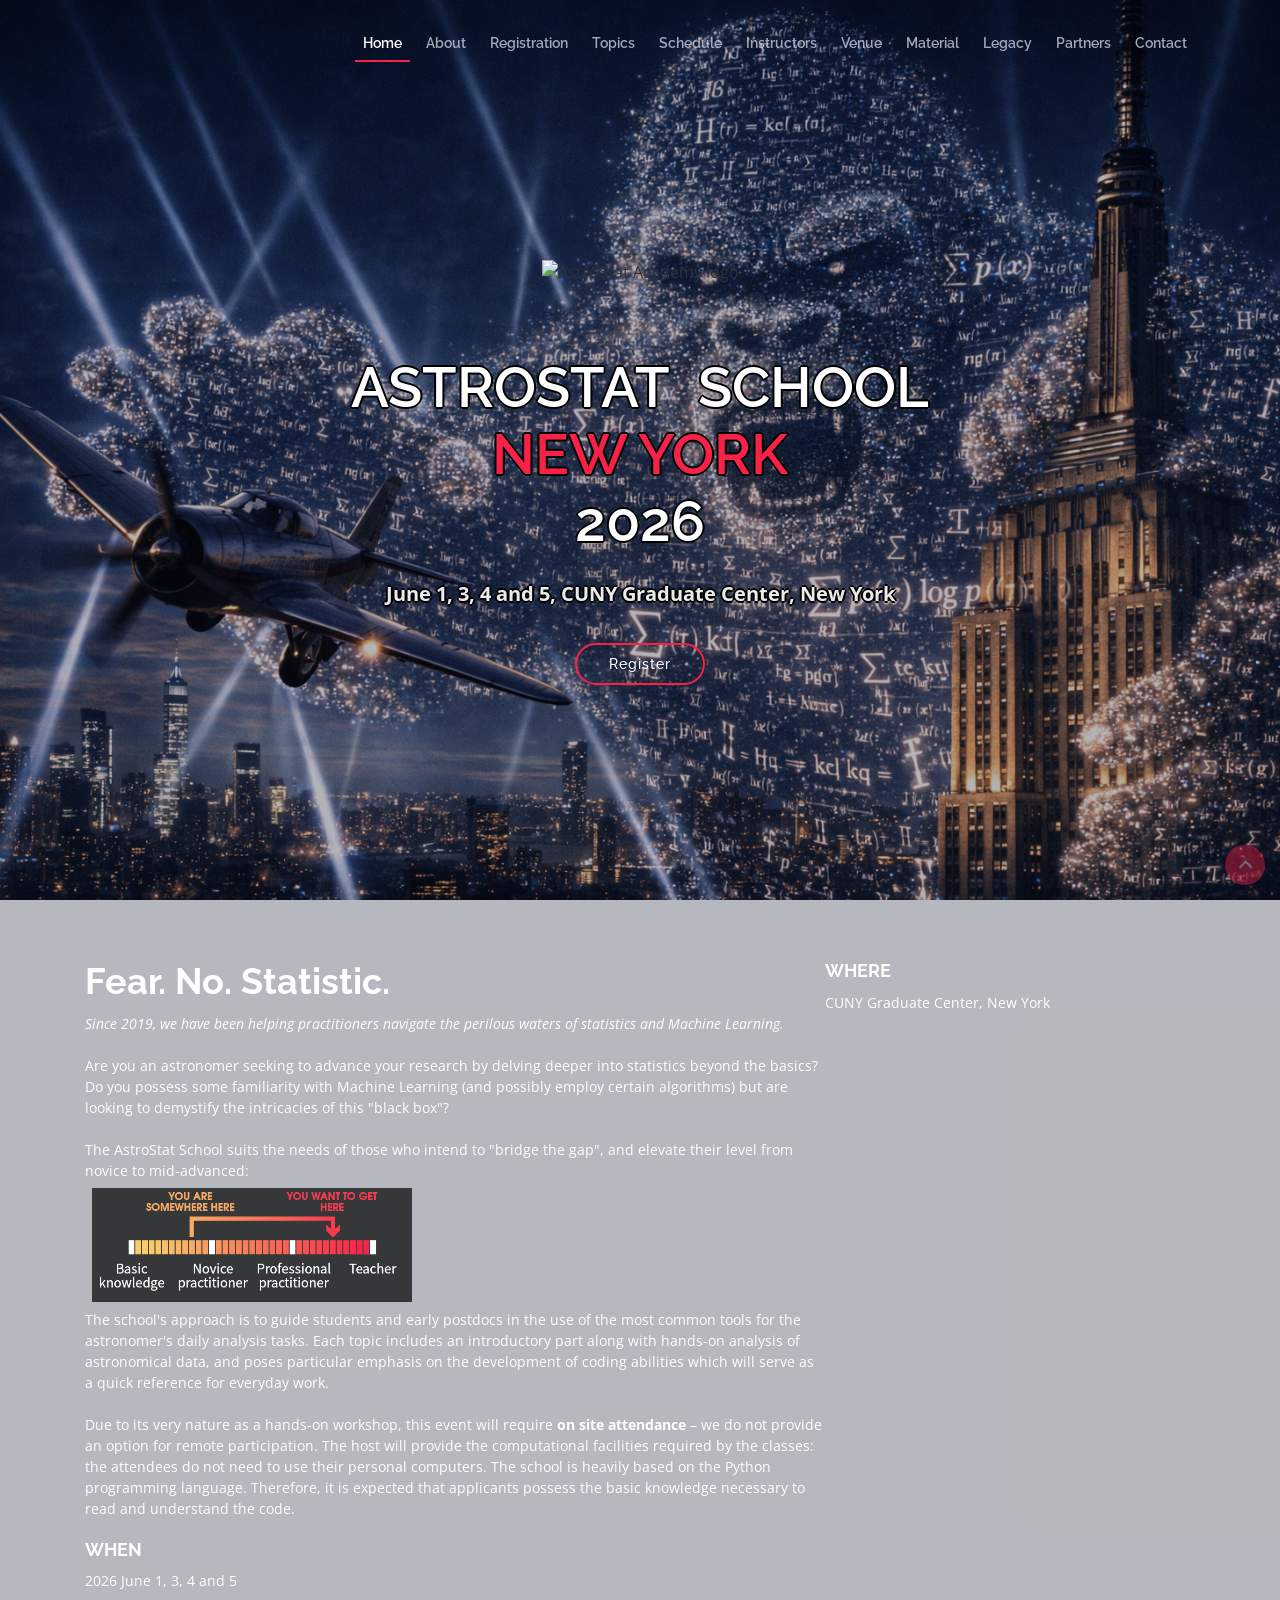
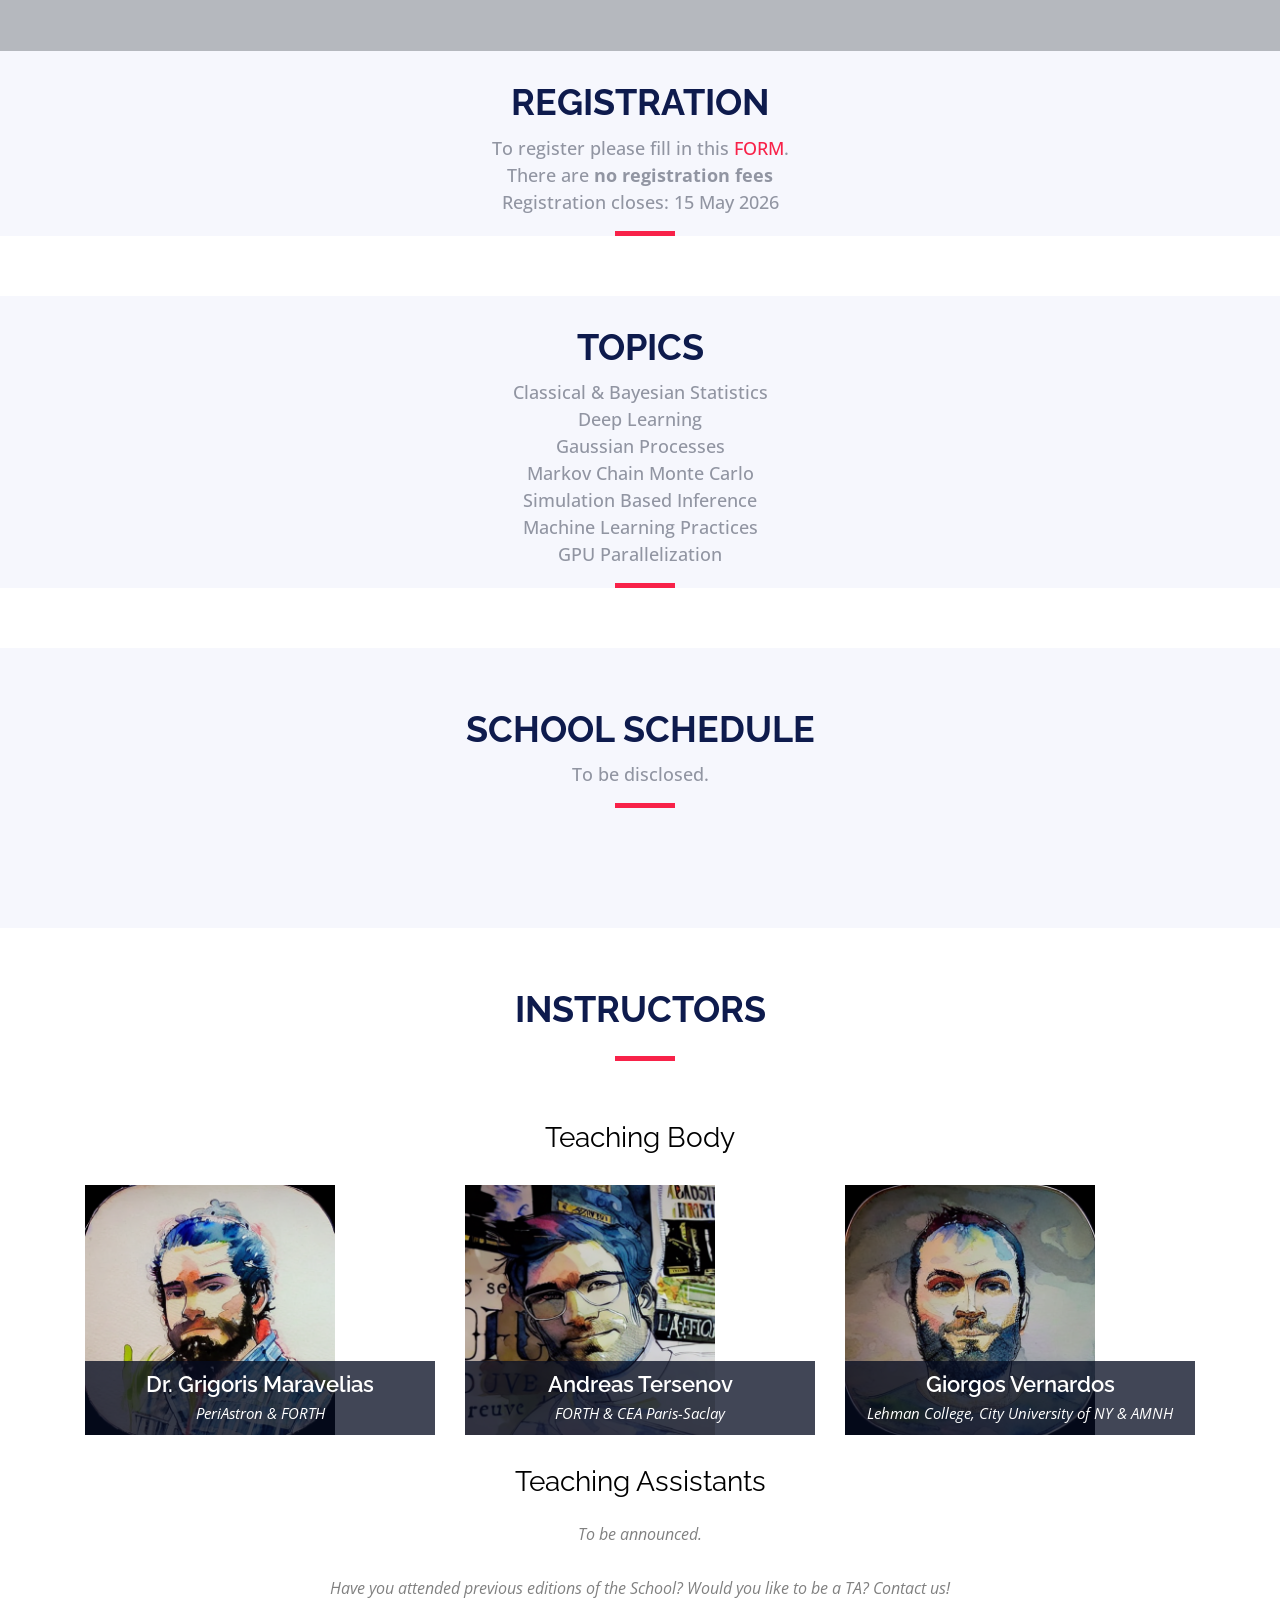
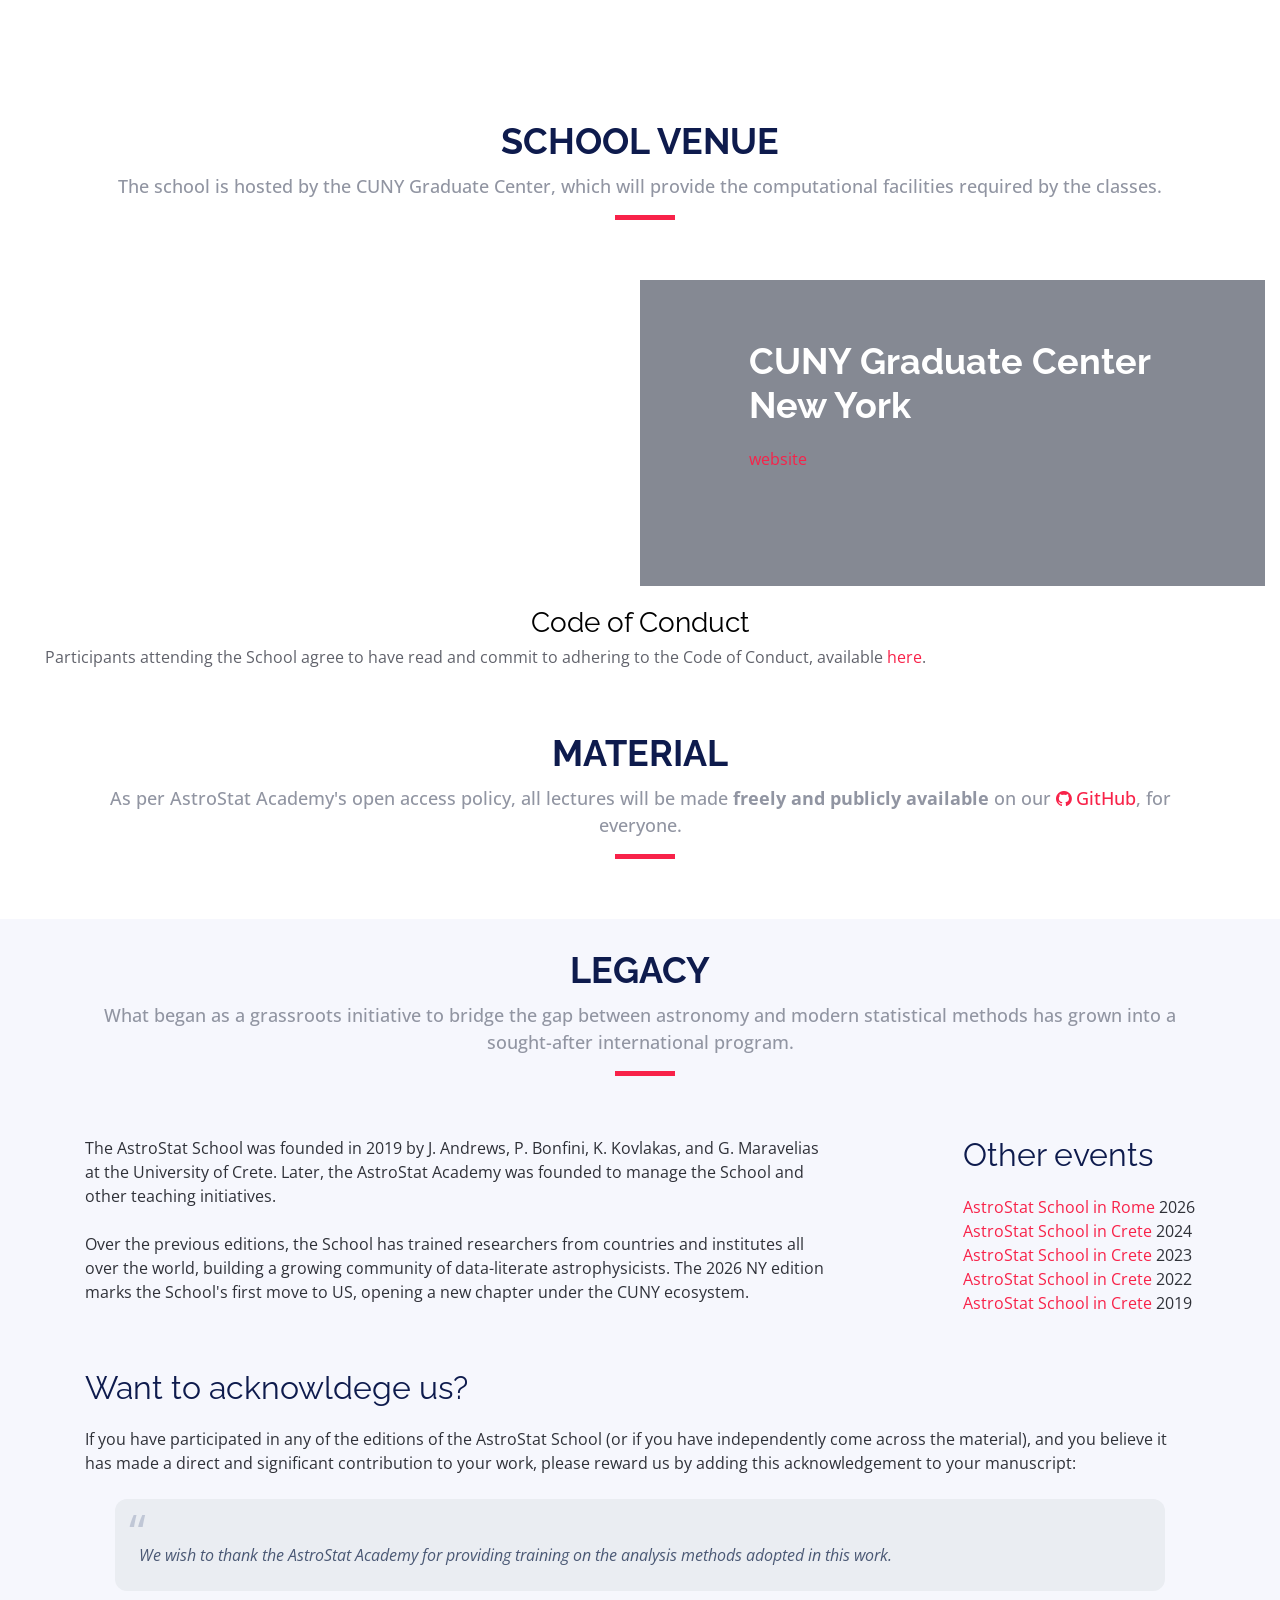
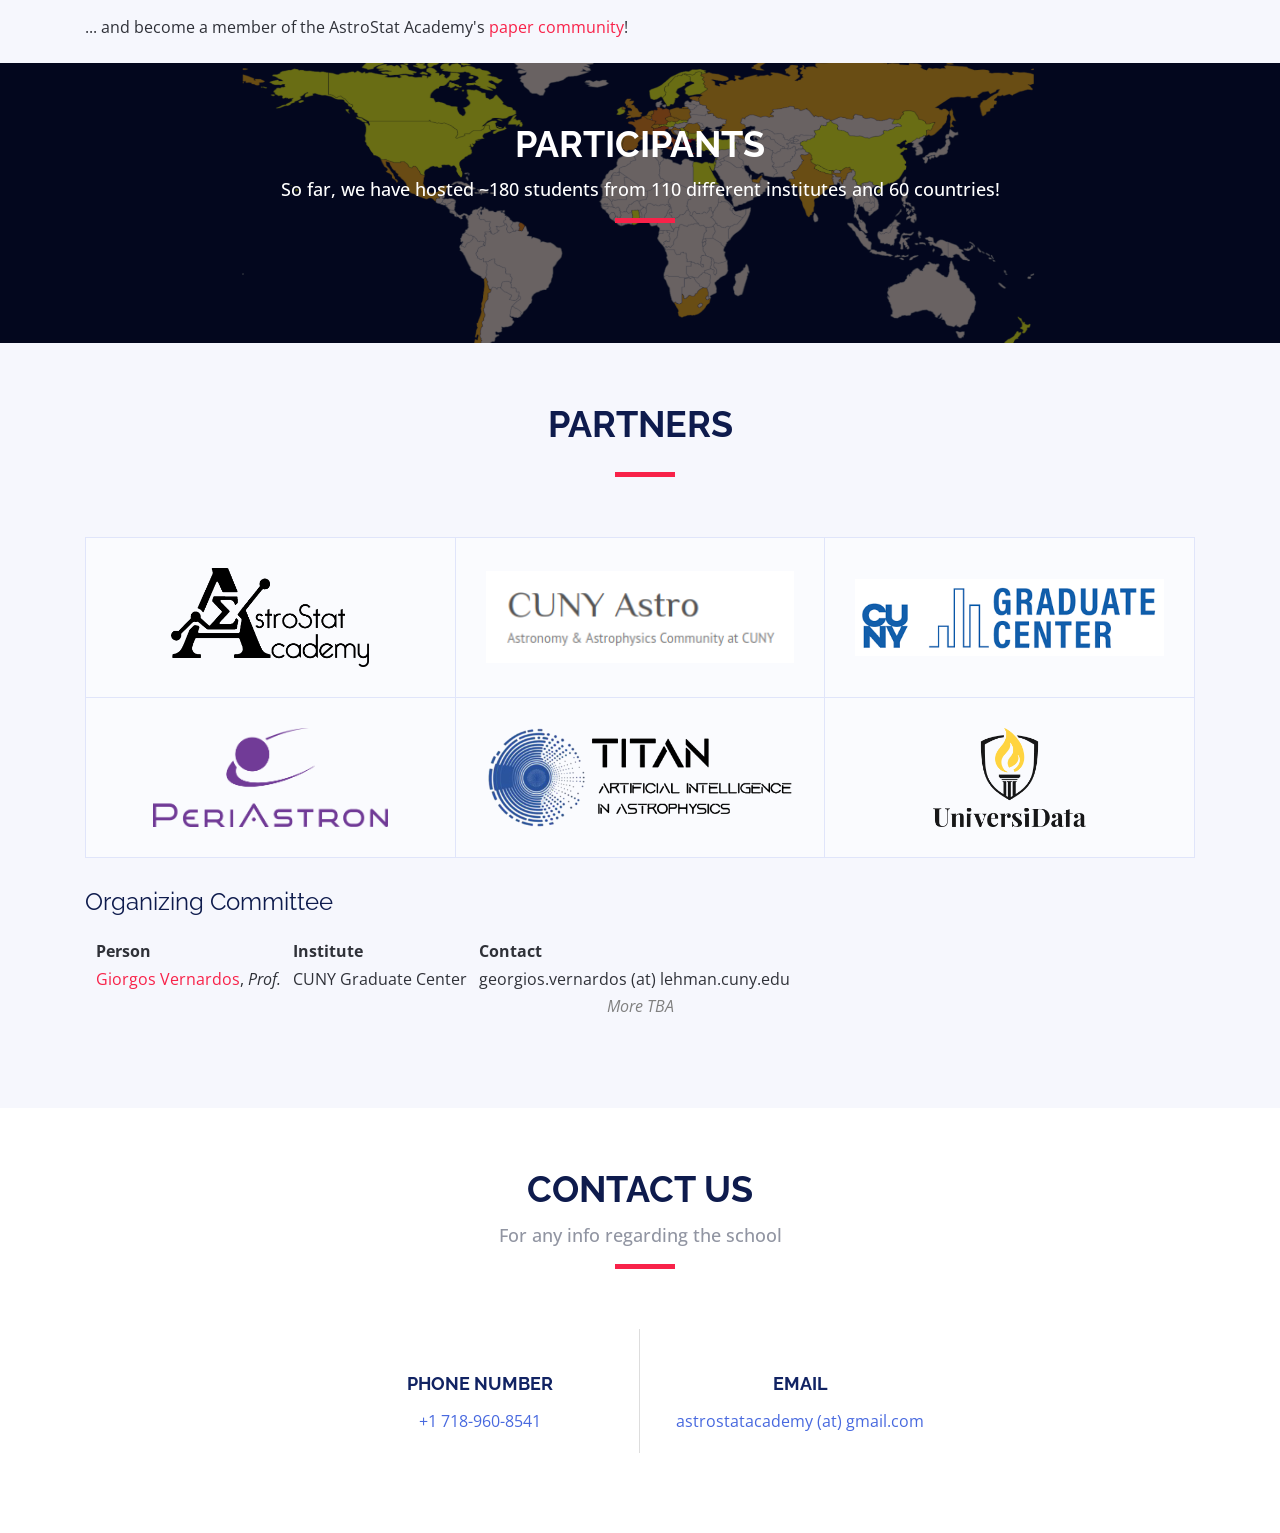
==== index.html @ 5fc23052 "First commit" ====
<!DOCTYPE html>
<html lang="en">

<head>
  <meta charset="utf-8">
  <title>AstroStat School - NY 2026</title>
  <meta content="width=device-width, initial-scale=1.0" name="viewport">
  <meta content="" name="keywords">
  <meta content="" name="description">
  <meta property="og:image" content="assets/images/logo/logo_v1.png">

  <!-- Favicons -->
  <link href="assets/images/school_logo/school_logo_white.png" rel="icon">

  <!-- Google Fonts -->
  <link href="https://fonts.googleapis.com/css?family=Open+Sans:300,300i,400,400i,700,700i|Raleway:300,400,500,700,800" rel="stylesheet">

  <!-- Bootstrap CSS File -->
  <link href="lib/bootstrap/css/bootstrap.min.css" rel="stylesheet">

  <!-- Libraries CSS Files -->
  <link href="lib/font-awesome/css/font-awesome.min.css" rel="stylesheet">
  <link href="lib/animate/animate.min.css" rel="stylesheet">
  <link href="lib/venobox/venobox.css" rel="stylesheet">
  <link href="lib/owlcarousel/assets/owl.carousel.min.css" rel="stylesheet">

  <!-- Main Stylesheet File -->
  <link href="css/style.css" rel="stylesheet">

  <!-- =======================================================
    Theme Name: TheEvent
    Theme URL: https://bootstrapmade.com/theevent-conference-event-bootstrap-template/
    Author: BootstrapMade.com
    License: https://bootstrapmade.com/license/
  ======================================================= -->
</head>

<body>

  <!--==========================
    Header
  ============================-->
  <header id="header">
    <div class="container">

      <div id="logo" class="pull-left">
        <!-- Uncomment below if you prefer to use a text logo -->
        <!-- <h1><a href="#main">C<span>o</span>nf</a></h1>-->
        <a href="#intro" class="scrollto"><img src="assets/images/logo/logo_v1.png" alt="" title=""></a>
      </div>

      <nav id="nav-menu-container">
        <ul class="nav-menu">
          <li class="menu-active"><a href="#intro">Home</a></li>
          <li><a href="#about">About</a></li>
          <li><a href="#registration">Registration</a></li>
          <li><a href="#topics">Topics</a></li>
          <li><a href="#schedule">Schedule</a></li>
          <li><a href="#speakers">Instructors</a></li>
          <li><a href="#venue">Venue</a></li>
          <li><a href="#material">Material</a></li>
          <li><a href="#legacy">Legacy</a></li>
          <!-- <li><a href="#hotels">Hotels</a></li> -->
          <li><a href="#supporters">Partners</a></li>
          <li><a href="#contact">Contact</a></li>
        </ul>
      </nav><!-- #nav-menu-container -->
    </div>
  </header><!-- #header -->

  <!--==========================
    Intro Section
  ============================-->
  <section id="intro">
    <div class="intro-container wow fadeIn">
      <div class="intro-logos">
        <img src="assets/images/sponsors/logo_w_text_lowres.png" alt="AstroStat Academy logo">
      </div>
      <h1 class="mb-4 pb-0">AstroStat&nbsp;&nbsp;School<br><span>New York</span><br>2026</h1>
      <!--
      <p class="mb-4 pb-0">Coming Soon!</p>
      -->
      <p class="mb-4 pb-0">June 1, 3, 4 and 5, CUNY Graduate Center, New York</p>
      <!--
      <a href="https://www.youtube.com/watch?v=jDDaplaOz7Q" class="venobox play-btn mb-4" data-vbtype="video"
        data-autoplay="true"></a>
      -->
      <a href="#registration" class="about-btn scrollto">Register</a>
      <!--
      <a href="#registration" class="about-btn scrollto">Registration Closed</a>
      -->
  </div>
  </section>

  <main id="main">

    <!--==========================
      About Section
    ============================-->
    <section id="about">
      <div class="container">
        <div class="row no-gutters">
          <div class="col-lg-8">
            <h2>Fear. No. Statistic.</h2>
            <p>
              <i>Since 2019, we have been helping practitioners navigate the
              perilous waters of statistics and Machine Learning.</i>
              <br><br>
              Are you an astronomer seeking to advance your research by delving
              deeper into statistics beyond the basics?
              Do you possess some familiarity with Machine Learning (and possibly
              employ certain algorithms) but are looking to demystify the
              intricacies of this "black box"?
              <br><br>
              The AstroStat School suits the needs of those who
              intend to "bridge the gap", and elevate their level from novice to
              mid-advanced:
              <img style="display: block; margin: 0.5em;" src="assets/images/level/level.png" width="320" alt="level">
              The school's approach is to guide students and early postdocs
              in the use of the most common tools for the astronomer's daily
              analysis tasks.
              Each topic includes an introductory part along with hands-on
              analysis of astronomical data, and poses particular emphasis on
              the development of coding abilities which will serve as a quick
              reference for everyday work.
              <br><br>
              Due to its very nature as a hands-on workshop, this event will
              require <b>on site attendance</b> – we do not provide an option for
              remote participation.
              The host will provide the computational facilities required
              by the classes: the attendees do not need to use their personal
              computers.
              The school is heavily based on the Python programming language.
              Therefore, it is expected that applicants possess the basic
              knowledge necessary to read and understand the code.
            </p>
          </div>
          <div class="col-lg-3">
            <h3>Where</h3>
            <p>CUNY Graduate Center, New York</p>
          </div>
          <div class="col-lg-3">
            <h3>When</h3>
            <p>2026 June 1, 3, 4 and 5</p>
          </div>
        </div>
      </div>
    </section>

    <!--==========================
      Registration Section
    ============================-->
    <section id="registration" class="section-with-bg">
      <div class="container wow fadeInUp">
        <div class="section-header">
          <h2>Registration</h2>
          <!--          
          <p>
             Registration will open on 10 February.
          </p>
          -->
          <p>
             To register please fill in this
             <a href="" target=_blank>FORM</a>.
             <br>             
             There are <b>no registration fees</b>
             <br>
             <!--          
             <br>
             Registration opens: 10 February 2025.
             <br>
             -->          
             Registration closes: 15 May 2026 
             <br>
          </p>
          <!--          
          <p>
            <br>
            Registration opened on 10 February 2025.
            <br>
            Registration closed on 21 March 2025.
            <br>
            <br>             
            There are <b>no registration fees</b>.
            <br>
            <br>
            We received a large volume of applications, and we are currently
            working on creating the list of selected participants.
            <br>
            Applicants will receive a notification of acceptance/rejection
            by the end of March, and will have to confirm their attendance no
            later than 14 April.
            After that date, any unconfirmed slot will be automatically
            attributed to applicants on the waiting list.
          </p>
          <p>
            <br>
            Registration opened on 7 February 2024.
            <br>
            Registration closed on 22 March 2023.
            <br>
            <br>             
            There are <b>no registration fees</b>.
            <br>
            <br>
            Accepted applicants have been selected and shall confirm by 14 April.
            <br>
            Applicants in the waiting list will be notified if any slot becomes
            available, or receive a final notification of rejection once all
            slots are confirmed.
          </p>
          -->          
          <p>
            <!--
            <br>
            Registration opened on 7 February 2024.
            <br>
            Registration closed on 22 March 2023.
            <br>
            <br>             
            There are <b>no registration fees</b>.
            <br>
            <br>
            Accepted applicants have been selected.
            <br>
            Applicants in the waiting list will be notified if any slot becomes
            available, or receive a final notification of rejection once all
            slots are confirmed.                  
        </p>
        -->    
        <!--
          <p>
            <br>
            Registration opened on 10 February 2025.
            <br>
            Registration closed on 21 March 2025.
            <br>
            <br>             
            There are <b>no registration fees</b>.
            <br>
          </p>
        -->    
        </div>
      </div>
    </section>

    <!--==========================
      Topics Section
    ============================-->
    <section id="topics" class="section-with-bg">
      <div class="container wow fadeInUp">
        <div class="section-header">
          <h2>Topics</h2>
          <p>
            Classical & Bayesian Statistics<br>
            Deep Learning<br>            
            Gaussian Processes<br>
            Markov Chain Monte Carlo<br>
            Simulation Based Inference<br>
            Machine Learning Practices<br>
            GPU Parallelization<br>
         </p>
        </div>
      </div>
    </section>

    <!--==========================
      Schedule Section
    ============================-->
    <section id="schedule" class="section-with-bg">
      <div class="container wow fadeInUp">
        <div class="section-header">
          <h2>School Schedule</h2>
          <p>
            <!--
            Please consult the
            <a href="http://astro.physics.uoc.gr/Conferences/Astrostatistics_School_Crete_2025/schedule/AstroStatistics_Crete_Schedule_2025.pdf" target=_blank>School Schedule</a>
            -->
            To be disclosed.
          </p>
        </div>
      </div>
    </section>
     
    <!--==========================
      Speakers Section
    ============================-->
    <section id="speakers" class="wow fadeInUp">
      <div class="container">
        <div class="section-header">
          <h2>Instructors</h2>
        </div>

        <div class="speaker">
          <div class="type">
            <h2>Teaching Body</h2>
          </div>
        </div>

        <div class="row">

          <div class="col-lg-4 col-md-6">
            <div class="speaker">
              <img src="assets/images/instructors/Maravelias.png" alt="Speaker 4" class="img-fluid" height="250" width="250">
              <div class="details">
                <h3><a href="https://maravelias.info" target=_blank>Dr. Grigoris Maravelias</a></h3>
                <p>PeriAstron & FORTH</p>
                <div class="social">
                  <p>
                     | Researcher in the field of massive stars |
                     <br>
                     Observational astronomer, who uses machine-learning
                     techniques to solve astrophysical problems.
                 </p>
                  <!--
                  <a href=""><i class="fa fa-twitter"></i></a>
                  <a href=""><i class="fa fa-facebook"></i></a>
                  <a href=""><i class="fa fa-google-plus"></i></a>
                  <a href=""><i class="fa fa-linkedin"></i></a>
                  -->
                </div>
              </div>
            </div>
          </div>

          <div class="col-lg-4 col-md-6">
            <div class="speaker">
              <img src="assets/images/instructors/Tersenov.png" alt="Speaker 5" class="img-fluid" height="250" width="250">
              <div class="details">
                <h3><a href="https://www.ia.forth.gr/people/Tersenov" target=_blank>Andreas Tersenov</a></h3>
                <p>FORTH & CEA Paris-Saclay</p>
                <div class="social">
                  <p>
                      | PhD candidate in weak lensing cosmology |<br>
                      Specializes in convergence mapping, cosmological
                      inference with higher-order statistics,
                      likelihood-based/free methods, and deep neural networks
                      for cosmology problems.
                  </p>
                  <!--
                  <a href=""><i class="fa fa-twitter"></i></a>
                  <a href=""><i class="fa fa-facebook"></i></a>
                  <a href=""><i class="fa fa-google-plus"></i></a>
                  <a href=""><i class="fa fa-linkedin"></i></a>
                  -->
                </div>
              </div>
            </div>
          </div>

          <div class="col-lg-4 col-md-6">
            <div class="speaker">
              <img src="assets/images/instructors/Vernardos.png" alt="Speaker 6" class="img-fluid" height="250" width="250">
              <div class="details">
                <h3><a href="https://www.lehman.edu/academics/natural-social-sciences/physics-astronomy/Georgios-Vernardos/" target=_blank>Giorgos Vernardos</a></h3>
                <p>Lehman College, City University of NY & AMNH</p>
                <div class="social">
                  <p>
                      | Ass. Professor in Physics and Astronomy |<br>
                      Specializes in data intensive problems in gravitational
                      lensing and beyond, employing bayesian statistics,
                      machine learning, GPUs, and databases.
                  </p>
                  <!--
                  <a href=""><i class="fa fa-twitter"></i></a>
                  <a href=""><i class="fa fa-facebook"></i></a>
                  <a href=""><i class="fa fa-google-plus"></i></a>
                  <a href=""><i class="fa fa-linkedin"></i></a>
                  -->
                </div>
              </div>
            </div>
          </div>
          
        </div>

        <div class="speaker">
          <div class="type">
            <h2>Teaching Assistants</h2>
            <br>
            
            <p style="color: grey; text-align: center;"><i>To be announced.</i></p>
            
            <!--
            <style>
              .custom-table {
                border-collapse: separate;
                border-spacing: 10px 2px;
              }
            </style>

            <table class="custom-table">
              <tr>
                <th>Person</th>
                <th>Academic status</th>
                <th>Institute</th>
              </tr>
              <tr>
                <td><a href="https://www.ia.forth.gr/people/Daoutis" target=_blank>Charalampos Daoutis</a></td>
                <td>PhD candidate</td>
                <td>Institute of Astrophysics - FORTH</td>
              </tr>
              <tr>
                <td><a href="https://www.ia.forth.gr/people/Kumar" target=_blank>Avinash Kumar</a></td>
                <td>PhD candidate</td>
                <td>Institute of Astrophysics - FORTH</td>
              </tr>
              <tr>
                <td><a href="https://www.ia.forth.gr/people/Lahiry" target=_blank>Arnab Lahiry</a></td>
                <td>PhD candidate</td>
                <td>Institute of Astrophysics - FORTH</td>
              </tr>                       
            </table>
            -->

          </div>
        </div>
        
        <p style="color: grey; text-align: center;"><i>Have you attended previous editions of the School? Would you like to be a TA? Contact us!</i></p>
    </section>
    
    <!--==========================
      Venue Section
    ============================-->
    <section id="venue" class="wow fadeInUp">

      <div class="container-fluid">

        <div class="section-header">
          <h2>School Venue</h2>
          <p>
             The school is hosted by the CUNY Graduate Center, which will
             provide the computational facilities required by the classes.
          </p>
        </div>

        <div class="row no-gutters">
          <div class="col-lg-6 venue-map">
            <iframe src="https://www.google.com/maps/embed?pb=!1m18!1m12!1m3!1d457.46607340430677!2d-73.98436708849799!3d40.74868070390747!2m3!1f0!2f0!3f0!3m2!1i1024!2i768!4f13.1!3m3!1m2!1s0x89c259a9c13c1245%3A0x840ad2444314fa08!2sCUNY%20Graduate%20Center!5e0!3m2!1sen!2sit!4v1774611101765!5m2!1sen!2sit" width="600" height="450" style="border:0;" allowfullscreen="" loading="lazy" referrerpolicy="no-referrer-when-downgrade"></iframe>
          </div>

          <div class="col-lg-6 venue-info">
            <div class="row justify-content-center">
              <div class="col-11 col-lg-8">
                <h3>CUNY Graduate Center<br>New York</h3>
                <p><a href="https://www.gc.cuny.edu/" target="_blank">website</a></p>
              </div>
            </div>
          </div>
        </div>

        <div class="venue-description">
          <h2> Code of Conduct </h2>
          <p>
            Participants attending the School agree to have read and commit to adhering to the Code of Conduct, available
            <a href="assets/docs/code-of-conduct.pdf" target=_blank>here</a>.
        </p>
        </div>
    
    </section>
    
    <!--==========================
      Material Section
    ============================-->
    <section id="material" class="wow fadeInUp">

      <div class="container">

        <div class="section-header">
          <h2>Material</h2>

          <p>As per AstroStat Academy's open access policy, all lectures will be made <strong>freely and publicly available</strong> on our <a href="" target=_blank><i class="fa fa-github"></i> GitHub</a>, for everyone.</p>          

          <!--
          <p>
            All the Jupyter notebooks presented at the school are publicly available at our
            <a href="https://github.com/astrostatistics-in-crete/2025_summer_school" target=_blank style="display: inline">github repository <i class="fa fa-github"></i></a> 
            <br>
            Follow the instructions in the README file to setup the necessary libraries and download the relevant data sets.
          </p>
          -->
        </div>
        </div>
      </div>
    </section>

    <!--==========================
      Legacy Section
    ============================-->
    <section id="legacy" class="section-with-bg wow fadeInUp">

      <div class="container">
        <div class="section-header">
          <h2>Legacy</h2>
          <p>
          What began as a grassroots initiative to bridge the gap between astronomy and modern statistical methods has grown into a sought-after international program.
          <br>          
        </div>

        <div class="row no-gutters">
          <div class="col-lg-8">
            <p>
            The AstroStat School was founded in 2019 by J. Andrews, P. Bonfini, K. Kovlakas, and G. Maravelias at the University of Crete.
            Later, the AstroStat Academy was founded to manage the School and other teaching initiatives.
            <br><br>
            Over the previous editions, the School has trained researchers from countries and institutes all over the world, building a growing community of data-literate astrophysicists. The 2026 NY edition marks the School's first move to US, opening a new chapter under the CUNY ecosystem.
            </p>
          </div>
          <div class="col-lg-4 venue-description d-flex justify-content-end">
            <div style="text-align: left;">
              <h2> Other events</h2>
              <p>
                <a href="https://astrostat-academy.github.io/website-school-7/" target=_blank>AstroStat School in Rome</a> 2026
                <br>
                <a href="https://astro.physics.uoc.gr/Conferences/Astrostatistics_School_Crete_2024" target=_blank>AstroStat School in Crete</a> 2024
                <br>
                <a href="https://astro.physics.uoc.gr/Conferences/Astrostatistics_School_Crete_2023" target=_blank>AstroStat School in Crete</a> 2023
                <br>
                <a href="https://astro.physics.uoc.gr/Conferences/Astrostatistics_School_Crete_2022" target=_blank>AstroStat School in Crete</a> 2022
                <br>
                <a href="https://astro.physics.uoc.gr/Conferences/Astrostatistics_School_Crete_2019" target=_blank>AstroStat School in Crete</a> 2019
                <br>
                <br>
              </p>
            </div>
          </div>
        </div>

        <div class="venue-description">
          <h2>Want to acknowldege us?</h2>
        </div>

        If you have participated in any of the editions of the AstroStat School
        (or if you have independently come across the material), and you believe
        it has made a direct and significant contribution to your work, please
        reward us by adding this acknowledgement to your manuscript:
        <br><br>

        <blockquote class="ack-quote">
          We wish to thank the AstroStat Academy for providing training on the analysis methods adopted in this work.
        </blockquote>

        ... and become a member of the AstroStat Academy's
        <a href="https://ui.adsabs.harvard.edu/search/fq=%7B!type%3Daqp%20v%3D%24fq_database%7D&fq_database=(database%3Aastronomy%20OR%20database%3Aphysics)&q=full%3A%22Summer%20School%20for%20Astrostatistics%20in%20Crete%22&sort=date%20desc%2C%20bibcode%20desc&p_=0" target=_blank>paper community</a>!
        <br><br>
      </section>

    <!--==========================
      Map pseudo-Section (actually accounted for as part of Legacy)
    ============================-->
    
    <section id="map">
      <div class="container" data-aos="zoom-in">
        <div class="section-header">
          <h2>Participants</h2>
          <p>So far, we have hosted ~180 students from 110 different institutes and 60 countries!</p>
        </div>
      </div>
    </section>

    <!--==========================
      Partners Section
    ============================-->

    <section id="supporters" class="section-with-bg wow fadeInUp">

      <div class="container">
        <div class="section-header">
          <h2>Partners</h2>
        </div>

        <div class="row no-gutters supporters-wrap clearfix">

          <!--
          <div class="col-lg-4 col-md-4 col-xs-6">
            <div class="supporter-logo">
              <img src="assets/images/supporters/logo_UoC.png" class="img-fluid" alt="">
            </div>
          </div>
          --->

          <!--
          <div class="col-lg-4 col-md-4 col-xs-6">
            <div class="supporter-logo">
              <img src="assets/images/supporters/logo_FORTH.jpg" class="img-fluid" alt="">
            </div>
          </div>
          --->

          <div class="col-lg-4 col-md-4 col-xs-6">
            <div class="supporter-logo">
              <img src="assets/images/sponsors/logo_b_text_lowres.png" class="img-fluid" alt="AstroStat Academy logo">
            </div>
          </div>

          <div class="col-lg-4 col-md-4 col-xs-6">
            <div class="supporter-logo">
              <img src="assets/images/sponsors/logo_CUNY_astro.png" class="img-fluid" alt="CUNY Astro logo">
            </div>
          </div>

          <div class="col-lg-4 col-md-4 col-xs-6">
            <div class="supporter-logo">
              <img src="assets/images/sponsors/logo_graduate_center.png" class="img-fluid" alt="Graduate Center logo">
            </div>
          </div>

          <div class="col-lg-4 col-md-4 col-xs-6">
            <div class="supporter-logo">
              <img src="assets/images/sponsors/logo_Periastron.png" class="img-fluid" alt="Periastron logo">
            </div>
          </div>

          <div class="col-lg-4 col-md-4 col-xs-6">
            <div class="supporter-logo">
              <img src="assets/images/sponsors/logo_Titan.png" class="img-fluid" alt="Titan logo">
            </div>
          </div>

          <div class="col-lg-4 col-md-4 col-xs-6">
            <div class="supporter-logo">
              <img src="assets/images/sponsors/logo%20UniversiData_ver_black.png" class="img-fluid" alt="UniversiData logo">
            </div>
          </div>

        </div>

        <h4> Organizing Committee </h4>

        <style>
          .custom-table {
            border-collapse: separate;
            border-spacing: 10px 2px;
          }
        </style>

        <table class="custom-table">
          <tr>
            <th>Person</th>
            <th>Institute</th>
            <th>Contact</th>
          </tr>

          <tr>
            <td><a href="https://www.lehman.edu/directory/Physics-and-Astronomy/Vernardos-Georgios.php" target=_blank>Giorgos Vernardos</a>, <i>Prof.</i></td>
            <td>CUNY Graduate Center</td>
            <td> georgios.vernardos (at) lehman.cuny.edu</td>
          </tr>
        
        </table>

        <td><p style="color: grey; text-align: center;"><i>More TBA</i></p></td>

      </div>

    </section>
    
    
    <!--==========================
      Contact Section
    ============================-->
    <section id="contact" class="section-bg wow fadeInUp">

      <div class="container">

        <div class="section-header">
          <h2>Contact Us</h2>
          <p>For any info regarding the school</p>
        </div>

        <div class="row contact-info">

          <!--
          <div class="col-md-4">
            <div class="contact-address">
              <i class="ion-ios-location-outline"></i>
              <h3>Address</h3>
              <address>Department of Physics, University of Crete, Voutes University Campus, GR-71003 Heraklion, Greece</address>
            </div>
          </div>
          -->

          <div class="col-md-4">
            <div class="contact-phone">
              <i class="ion-ios-telephone-outline"></i>
              <h3>Phone Number</h3>
              <p><a href="tel:+1 718-960-8541">+1 718-960-8541</a></p>
            </div>
          </div>

          <div class="col-md-4">
            <div class="contact-email">
              <i class="ion-ios-email-outline"></i>
              <h3>Email</h3>
              <p><a href="mailto:astrostatacademy@gmail.com">astrostatacademy (at) gmail.com</a></p>
            </div>
          </div>

        </div>

      </div>
    </section><!-- #contact -->

  </main>


  <a href="#" class="back-to-top"><i class="fa fa-angle-up"></i></a>

  <!-- JavaScript Libraries -->
  <script src="lib/jquery/jquery.min.js"></script>
  <script src="lib/jquery/jquery-migrate.min.js"></script>
  <script src="lib/bootstrap/js/bootstrap.bundle.min.js"></script>
  <script src="lib/easing/easing.min.js"></script>
  <script src="lib/superfish/hoverIntent.js"></script>
  <script src="lib/superfish/superfish.min.js"></script>
  <script src="lib/wow/wow.min.js"></script>
  <script src="lib/venobox/venobox.min.js"></script>
  <script src="lib/owlcarousel/owl.carousel.min.js"></script>

  <!-- Contact Form JavaScript File -->
  <script src="contactform/contactform.js"></script>

  <!-- Template Main Javascript File -->
  <script src="js/main.js"></script>
</body>

</html>
---- css/style.css ----
/*
  Theme Name: TheEvent
  Theme URL: https://bootstrapmade.com/theevent-conference-event-bootstrap-template/
  Author: BootstrapMade.com
  License: https://bootstrapmade.com/license/
*/

/*--------------------------------------------------------------
# General
--------------------------------------------------------------*/

body {
  background: #fff;
  color: #2f3138;
  font-family: "Open Sans", sans-serif;
}

a {
  color: #f82249;
  transition: 0.5s;
}

a:hover,
a:active,
a:focus {
  color: #f8234a;
  outline: none;
  text-decoration: none;
}

p {
  padding: 0;
  margin: 0 0 30px 0;
}

h1,
h2,
h3,
h4,
h5,
h6 {
  font-family: "Raleway", sans-serif;
  font-weight: 400;
  margin: 0 0 20px 0;
  padding: 0;
  color: #0e1b4d;
}

.main-page {
  margin-top: 70px;
}

.wow {
  visibility: hidden;
}

/* Prelaoder */

#preloader {
  position: fixed;
  left: 0;
  top: 0;
  z-index: 999;
  width: 100%;
  height: 100%;
  overflow: visible;
  background: #fff url("../assets/images/preloader.svg") no-repeat center center;
}

/* Back to top button */

.back-to-top {
  position: fixed;
  display: none;
  background: #f82249;
  color: #fff;
  width: 40px;
  height: 40px;
  text-align: center;
  border-radius: 50px;
  right: 15px;
  bottom: 15px;
  transition: background 0.5s ease-in-out;
}

.back-to-top i {
  font-size: 24px;
  padding-top: 6px;
}

.back-to-top:focus {
  background: #e0072f;
  color: #fff;
  outline: none;
}

.back-to-top:hover {
  background: #e0072f;
  color: #fff;
}

/* Sections Header
--------------------------------*/

.section-header {
  margin-bottom: 60px;
  position: relative;
  padding-bottom: 20px;
}

.section-header::before {
  content: '';
  position: absolute;
  display: block;
  width: 60px;
  height: 5px;
  background: #f82249;
  bottom: 0;
  left: calc(50% - 25px);
}

.section-header h2 {
  font-size: 36px;
  text-transform: uppercase;
  text-align: center;
  font-weight: 700;
  margin-bottom: 10px;
}

.section-header p {
  text-align: center;
  padding: 0;
  margin: 0;
  font-size: 18px;
  font-weight: 500;
  color: #9195a2;
}

.section-with-bg {
  background-color: #f6f7fd;
}

/*--------------------------------------------------------------
# Header
--------------------------------------------------------------*/

#header {
  height: 90px;
  padding: 25px 0;
  position: fixed;
  left: 0;
  top: 0;
  right: 0;
  transition: all 0.5s;
  z-index: 997;
}

#header.header-scrolled,
#header.header-fixed {
  background: rgba(6, 12, 34, 0.98);
  height: 70px;
  padding: 15px 0;
  transition: all 0.5s;
}

#header #logo h1 {
  font-size: 36px;
  margin: 0;
  padding: 6px 0;
  line-height: 1;
  font-family: "Raleway", sans-serif;
  font-weight: 700;
  letter-spacing: 3px;
  text-transform: uppercase;
}

#header #logo h1 span {
  color: #f82249;
}

#header #logo h1 a,
#header #logo h1 a:hover {
  color: #fff;
}

#header #logo img {
  padding: 0;
  margin: 0;
  max-height: 40px;
}

/*--------------------------------------------------------------
# Navigation Menu
--------------------------------------------------------------*/

/* Nav Menu Essentials */

.nav-menu,
.nav-menu * {
  margin: 0;
  padding: 0;
  list-style: none;
}

.nav-menu ul {
  position: absolute;
  display: none;
  top: 100%;
  left: 0;
  z-index: 99;
}

.nav-menu li {
  position: relative;
  white-space: nowrap;
}

.nav-menu > li {
  float: left;
}

.nav-menu li:hover > ul,
.nav-menu li.sfHover > ul {
  display: block;
}

.nav-menu ul ul {
  top: 0;
  left: 100%;
}

.nav-menu ul li {
  min-width: 180px;
}

/* Nav Menu Arrows */

.sf-arrows .sf-with-ul {
  padding-right: 30px;
}

.sf-arrows .sf-with-ul:after {
  content: "\f107";
  position: absolute;
  right: 15px;
  font-family: FontAwesome;
  font-style: normal;
  font-weight: normal;
}

.sf-arrows ul .sf-with-ul:after {
  content: "\f105";
}

/* Nav Meu Container */

#nav-menu-container {
  float: right;
  margin: 0;
}

/* Nav Meu Styling */

.nav-menu a {
  padding: 8px;
  text-decoration: none;
  display: inline-block;
  color: rgba(202, 206, 221, 0.8);
  font-family: "Raleway", sans-serif;
  font-weight: 600;
  font-size: 14px;
  outline: none;
}

.nav-menu .menu-active a,
.nav-menu a:hover {
  color: #fff;
}

.nav-menu > li {
  margin-left: 8px;
}

.nav-menu > li > a:before {
  content: "";
  position: absolute;
  width: 0;
  height: 2px;
  bottom: 0;
  left: 0;
  background-color: #f82249;
  visibility: hidden;
  transition: all 0.3s ease-in-out 0s;
}

.nav-menu a:hover:before,
.nav-menu li:hover > a:before,
.nav-menu .menu-active > a:before {
  visibility: visible;
  width: 100%;
}

.nav-menu li.buy-tickets a {
  color: #fff;
  background: #f82249;
  padding: 7px 22px;
  border-radius: 50px;
  border: 2px solid #f82249;
  transition: all ease-in-out 0.3s;
  font-weight: 500;
  margin-left: 8px;
  margin-top: 2px;
  line-height: 1;
  font-size: 13px;
}

.nav-menu li.buy-tickets a:hover {
  background: none;
}

.nav-menu li.buy-tickets:hover a:before,
.nav-menu li.buy-tickets.menu-active a:before {
  visibility: hidden;
}

.nav-menu ul {
  margin: 4px 0 0 0;
  padding: 10px;
  box-shadow: 0px 0px 30px rgba(127, 137, 161, 0.25);
  background: #fff;
  border-radius: 3px;
}

.nav-menu ul li {
  transition: 0.3s;
}

.nav-menu ul li a {
  padding: 10px;
  color: #060c22;
  transition: 0.3s;
  display: block;
  font-size: 13px;
  text-transform: none;
  border-radius: 3px;
}

.nav-menu ul li:hover > a {
  background: #f82249;
  color: #fff;
}

.nav-menu ul ul {
  margin: 0;
}

/* Mobile Nav Toggle */

#mobile-nav-toggle {
  position: fixed;
  right: 0;
  top: 0;
  z-index: 999;
  margin: 15px 15px 0 0;
  border: 0;
  background: none;
  font-size: 24px;
  display: none;
  transition: all 0.4s;
  outline: none;
  cursor: pointer;
}

#mobile-nav-toggle i {
  color: #fff;
}

/* Mobile Nav Styling */

#mobile-nav {
  position: fixed;
  top: 0;
  padding-top: 18px;
  bottom: 0;
  z-index: 998;
  background: rgba(6, 12, 34, 0.9);
  left: -260px;
  width: 260px;
  overflow-y: auto;
  transition: 0.4s;
}

#mobile-nav ul {
  padding: 0;
  margin: 0;
  list-style: none;
}

#mobile-nav ul li {
  position: relative;
}

#mobile-nav ul li a {
  color: #fff;
  font-size: 17px;
  overflow: hidden;
  padding: 10px 22px 10px 15px;
  position: relative;
  text-decoration: none;
  width: 100%;
  display: block;
  outline: none;
}

#mobile-nav ul li a:hover {
  color: #f82249;
}

#mobile-nav ul li li {
  padding-left: 30px;
}

#mobile-nav ul .menu-has-children i {
  position: absolute;
  right: 0;
  z-index: 99;
  padding: 15px;
  cursor: pointer;
  color: #fff;
}

#mobile-nav ul .menu-has-children i.fa-chevron-up {
  color: #f82249;
}

#mobile-nav ul .menu-item-active {
  color: #f82249;
}

#mobile-body-overly {
  width: 100%;
  height: 100%;
  z-index: 997;
  top: 0;
  left: 0;
  position: fixed;
  background: rgba(6, 12, 34, 0.8);
  display: none;
}

/* Mobile Nav body classes */

body.mobile-nav-active {
  overflow: hidden;
}

body.mobile-nav-active #mobile-nav {
  left: 0;
}

body.mobile-nav-active #mobile-nav-toggle {
  color: #fff;
}

/*--------------------------------------------------------------
# Intro Section
--------------------------------------------------------------*/

#intro {
  width: 100%;
  height: 100vh;
  background: url(../assets/images/backgrounds/background_intro.png) top center;
  background-size: cover;
  overflow: hidden;
  position: relative;
}

#intro:before {
  content: "";
  background: rgba(6, 12, 34, 0.3);
  position: absolute;
  bottom: 0;
  top: 0;
  left: 0;
  right: 0;
}

#intro .intro-container {
  position: absolute;
  bottom: 0;
  left: 0;
  top: 55px;
  right: 0;
  display: -webkit-box;
  display: -ms-flexbox;
  display: flex;
  -webkit-box-pack: center;
  -ms-flex-pack: center;
  justify-content: center;
  -webkit-box-align: center;
  -ms-flex-align: center;
  align-items: center;
  -webkit-box-orient: vertical;
  -webkit-box-direction: normal;
  -ms-flex-direction: column;
  flex-direction: column;
  text-align: center;
  padding: 0 15px;
}

#intro .intro-logos {
  display: flex;
  align-items: center;
  justify-content: center;
  gap: 28px;
  margin-bottom: 24px;
  flex-wrap: nowrap;
}

#intro .intro-logos img {
  display: block;
  height: 70px;
  object-fit: contain;
}

#intro h1 {
  color: #fff;
  font-family: "Raleway", sans-serif;
  font-size: 56px;
  font-weight: 600;
  text-transform: uppercase;
  text-shadow:
    -2px 0 #000,
    0 2px #000,
    2px 0 #000,
    0 -2px #000,
    -1px -1px #000,
    1px -1px #000,
    -1px 1px #000,
    1px 1px #000;
}

#intro h1 span {
  color: #f82249;
}

#intro h1 gold {
  color: #ffbb00;
}

#intro p {
  color: #ebebeb;
  font-weight: 700;
  font-size: 20px;
  text-shadow:
    -2px 0 #000,
    0 2px #000,
    2px 0 #000,
    0 -2px #000;
}

#intro .play-btn {
  width: 94px;
  height: 94px;
  background: radial-gradient(#f82249 50%, rgba(101, 111, 150, 0.15) 52%);
  border-radius: 50%;
  display: block;
  position: relative;
  overflow: hidden;
}

#intro .play-btn::after {
  content: '';
  position: absolute;
  left: 50%;
  top: 50%;
  -webkit-transform: translateX(-40%) translateY(-50%);
  transform: translateX(-40%) translateY(-50%);
  width: 0;
  height: 0;
  border-top: 10px solid transparent;
  border-bottom: 10px solid transparent;
  border-left: 15px solid #fff;
  z-index: 100;
  transition: all 400ms cubic-bezier(0.55, 0.055, 0.675, 0.19);
}

#intro .play-btn:before {
  content: '';
  position: absolute;
  width: 120px;
  height: 120px;
  -webkit-animation-delay: 0s;
  animation-delay: 0s;
  -webkit-animation: pulsate-btn 2s;
  animation: pulsate-btn 2s;
  -webkit-animation-direction: forwards;
  animation-direction: forwards;
  -webkit-animation-iteration-count: infinite;
  animation-iteration-count: infinite;
  -webkit-animation-timing-function: steps;
  animation-timing-function: steps;
  opacity: 1;
  border-radius: 50%;
  border: 2px solid rgba(163, 163, 163, 0.4);
  top: -15%;
  left: -15%;
  background: rgba(198, 16, 0, 0);
}

#intro .play-btn:hover::after {
  border-left: 15px solid #f82249;
  -webkit-transform: scale(20);
  transform: scale(20);
}

#intro .play-btn:hover::before {
  content: '';
  position: absolute;
  left: 50%;
  top: 50%;
  -webkit-transform: translateX(-40%) translateY(-50%);
  transform: translateX(-40%) translateY(-50%);
  width: 0;
  height: 0;
  border: none;
  border-top: 10px solid transparent;
  border-bottom: 10px solid transparent;
  border-left: 15px solid #fff;
  z-index: 200;
  -webkit-animation: none;
  animation: none;
  border-radius: 0;
}

#intro .about-btn {
  font-family: "Raleway", sans-serif;
  font-weight: 500;
  font-size: 14px;
  letter-spacing: 1px;
  display: inline-block;
  padding: 12px 32px;
  border-radius: 50px;
  transition: 0.5s;
  line-height: 1;
  margin: 10px;
  color: #fff;
  -webkit-animation-delay: 0.8s;
  animation-delay: 0.8s;
  border: 2px solid #f82249;
}

#intro .about-btn:hover {
  background: #f82249;
  color: #fff;
}

@-webkit-keyframes pulsate-btn {
  0% {
    -webkit-transform: scale(0.6, 0.6);
    transform: scale(0.6, 0.6);
    opacity: 1;
  }

  100% {
    -webkit-transform: scale(1, 1);
    transform: scale(1, 1);
    opacity: 0;
  }
}

@keyframes pulsate-btn {
  0% {
    -webkit-transform: scale(0.6, 0.6);
    transform: scale(0.6, 0.6);
    opacity: 1;
  }

  100% {
    -webkit-transform: scale(1, 1);
    transform: scale(1, 1);
    opacity: 0;
  }
}

/*--------------------------------------------------------------
# About Section
--------------------------------------------------------------*/

#about {
  background: url("../assets/images/backgrounds/background_about.jpg");
  background-size: cover;
  overflow: hidden;
  position: relative;
  color: #fff;
  padding: 60px 0 40px 0;
}

#about:before {
  content: "";
  background: rgba(13, 20, 41, 0.3);
  position: absolute;
  bottom: 0;
  top: 0;
  left: 0;
  right: 0;
}

#about h2 {
  font-size: 36px;
  font-weight: bold;
  margin-bottom: 10px;
  color: #fff;
}

#about h3 {
  font-size: 18px;
  font-weight: bold;
  text-transform: uppercase;
  margin-bottom: 10px;
  color: #fff;
}

#about p {
  font-size: 14px;
  margin-bottom: 20px;
  color: #fff;
}

/*--------------------------------------------------------------
# Speakers Section
--------------------------------------------------------------*/

#speakers {
  padding: 60px 0 30px 0;
}

#speakers .speaker {
  position: relative;
  overflow: hidden;
  margin-bottom: 30px;
}

#speakers .type h2 {
  text-align: center;
  font-size: 28px;
  margin-bottom: 0px;
  color: #000;
}

#speakers .type p {
  text-align: center;
  color: #60626b;
  margin-top: 0px;
  margin-bottom: 0;
  margin-left: 30px;
  margin-right: 30px;
}

#speakers .speaker .details {
  background: rgba(6, 12, 34, 0.76);
  position: absolute;
  left: 0;
  bottom: -143px;
  right: 0;
  text-align: center;
  padding-top: 10px;
  transition: all 300ms cubic-bezier(0.645, 0.045, 0.355, 1);
}

#speakers .speaker .details h3 {
  color: #fff;
  font-size: 22px;
  font-weight: 600;
  margin-bottom: 5px;
}

#speakers .speaker .details p {
  color: #fff;
  font-size: 15px;
  margin-bottom: 10px;
  font-style: italic;
}

#speakers .speaker .details .social {
  height: 143px;
}

#speakers .speaker .details a {
  color: #fff;
}

#speakers .speaker .details a:hover {
  color: #f82249;
}

#speakers .speaker:hover .details {
  bottom: 0;
}

#speakers-details {
  padding: 60px 0;
}

#speakers-details .details h2 {
  color: #112363;
  font-size: 28px;
  font-weight: 700;
  margin-bottom: 10px;
}

#speakers-details .details .social {
  margin-bottom: 15px;
}

#speakers-details .details .social a {
  background: #e9edfb;
  color: #112363;
  line-height: 1;
  display: inline-block;
  text-align: center;
  border-radius: 50%;
  width: 36px;
  height: 36px;
  padding-top: 9px;
}

#speakers-details .details .social a:hover {
  background: #f82249;
  color: #fff;
}

#speakers-details .details .social a i {
  font-size: 18px;
}

#speakers-details .details p {
  color: #112363;
  font-size: 15px;
  margin-bottom: 10px;
}

#speakers .center-row {
  display: flex;
  justify-content: center;
}

/*--------------------------------------------------------------
# Schedule Section
--------------------------------------------------------------*/

#schedule {
  padding: 60px 0 60px 0;
}

#schedule .nav-tabs {
  text-align: center;
  margin: auto;
  display: block;
  border-bottom: 0;
  margin-bottom: 30px;
}

#schedule .nav-tabs li {
  display: inline-block;
  margin-bottom: 0;
}

#schedule .nav-tabs a {
  border: none;
  border-radius: 50px;
  font-weight: 600;
  background-color: #0e1b4d;
  color: #fff;
  padding: 10px 100px;
}

#schedule .nav-tabs a.active {
  background-color: #f82249;
  color: #fff;
}

#schedule .sub-heading {
  text-align: center;
  font-size: 18px;
  font-style: italic;
  margin: 0 auto 30px auto;
}

#schedule .tab-pane {
  transition: ease-in-out .2s;
}

#schedule .schedule-item {
  border-bottom: 1px solid #cad4f6;
  padding-top: 15px;
  padding-bottom: 15px;
  transition: background-color ease-in-out 0.3s;
}

#schedule .schedule-item:hover {
  background-color: #fff;
}

#schedule .schedule-item time {
  padding-bottom: 5px;
  display: inline-block;
}

#schedule .schedule-item .speaker {
  width: 60px;
  height: 60px;
  overflow: hidden;
  border-radius: 50%;
  float: left;
  margin: 0 10px 10px 0;
}

#schedule .schedule-item .speaker img {
  height: 100%;
  -webkit-transform: translateX(-50%);
  transform: translateX(-50%);
  margin-left: 50%;
  transition: all ease-in-out 0.3s;
}

#schedule .schedule-item h4 {
  font-size: 18px;
  font-weight: 600;
  margin-bottom: 5px;
}

#schedule .schedule-item h4 span {
  font-style: italic;
  color: #19328e;
  font-weight: normal;
  font-size: 16px;
}

#schedule .schedule-item p {
  font-style: italic;
  color: #152b79;
  margin-bottom: 0;
}

/*--------------------------------------------------------------
# Venue Section
--------------------------------------------------------------*/

#venue {
  padding: 60px 0;
}

#venue .container-fluid {
  margin-bottom: 3px;
}

#venue .venue-map iframe,
#venue .venue-map img {
  width: 100%;
  height: 100%;
  min-height: 300px;
}

#venue .venue-map img {
  object-fit: cover;
}

#venue .venue-info {
  background: url("../assets/images/venue/venue.png") top center no-repeat;
  background-size: cover;
  position: relative;
  padding-top: 60px;
  padding-bottom: 60px;
}

#venue .venue-info:before {
  content: "";
  background: rgba(13, 20, 41, 0.5);
  position: absolute;
  bottom: 0;
  top: 0;
  left: 0;
  right: 0;
}

#venue .venue-info h3 {
  font-size: 36px;
  font-weight: 700;
  color: #fff;
}

#venue .venue-info p {
  color: #fff;
  margin-bottom: 0;
}


#venue .venue-description h2 {
  text-align: center;
  font-size: 28px;
  margin-top: 20px;
  margin-bottom: 5px;
  color: #000;
}

#venue .venue-description p {
  color: #60626b;
  margin-top: 0px;
  margin-bottom: 0;
  margin-left: 30px;
  margin-right: 30px;
}

#venue .venue-gallery-container {
  padding-right: 12px;
}

#venue .venue-gallery {
  overflow: hidden;
  border-right: 3px solid #fff;
  border-bottom: 3px solid #fff;
}

#venue .venue-gallery img {
  transition: all ease-in-out 0.4s;
}

#venue .venue-gallery:hover img {
  -webkit-transform: scale(1.1);
  transform: scale(1.1);
}

/*--------------------------------------------------------------
# Registration Section
--------------------------------------------------------------*/

#registration {
  padding: 30px 0 0 0;
}

/*--------------------------------------------------------------
# Topics Section
--------------------------------------------------------------*/

#topics {
  padding: 30px 0 0 0;
}

/*--------------------------------------------------------------
# Accommodation Section
--------------------------------------------------------------*/

#accommodation {
  padding: 30px 0 0 0;
}

/*--------------------------------------------------------------
# Legacy Section
--------------------------------------------------------------*/

#legacy {
  padding: 30px 0 0 0;
}

#legacy .ack-quote {
  position: relative;
  margin: 0 30px 24px 30px;
  padding: 44px 24px 24px 24px;
  background: #eaedf2;
  border-radius: 12px;
  color: #4a5874;
  font-style: italic;
  font-size: inherit;
  line-height: 1.5;
}

#legacy .ack-quote::before {
  content: "\201C";
  position: absolute;
  top: 8px;
  left: 14px;
  color: #c0c7d6;
  font-size: 48px;
  line-height: 1;
  font-style: normal;
}

@media (max-width: 767px) {
  #legacy .ack-quote {
    margin: 0 15px 20px 15px;
    padding: 36px 16px 16px 16px;
    font-size: inherit;
  }
}

/*--------------------------------------------------------------
# Hotels Section
--------------------------------------------------------------*/

#hotels {
  padding: 60px 0;
}

#hotels .hotel {
  border: 1px solid #e0e5fa;
  background: #fff;
  margin-bottom: 30px;
}

#hotels .hotels-description h2 {
  text-align: center;
  font-size: 28px;
  margin-top: 20px;
  margin-bottom: 5px;
  color: #000;
}

#hotels .hotels-description p {
  color: #60626b;
  margin-top: 0px;
  margin-bottom: 0;
  margin-left: 30px;
  margin-right: 30px;
}

#hotels .hotel:hover .hotel-img img {
  -webkit-transform: scale(1.1);
  transform: scale(1.1);
}

#hotels .hotel-img {
  overflow: hidden;
  margin-bottom: 15px;
}

#hotels .hotel-img img {
  transition: 0.3s ease-in-out;
}

#hotels h3 {
  font-weight: 600;
  font-size: 20px;
  margin-bottom: 5px;
  padding: 0 20px;
}

#hotels a {
  color: #152b79;
}

#hotels a:hover {
  color: #f82249;
}

#hotels .stars {
  padding: 0 20px;
  margin-bottom: 5px;
}

#hotels .stars i {
  color: #ffc31d;
}

#hotels p {
  padding: 0 20px;
  margin-bottom: 20px;
  color: #060c22;
  font-style: italic;
  font-size: 15px;
}

/*--------------------------------------------------------------
# Gallery Section
--------------------------------------------------------------*/

#gallery {
  padding: 60px;
  overflow: hidden;
}

#gallery .owl-nav,
#gallery .owl-dots {
  margin-top: 25px;
  text-align: center;
}

#gallery .owl-item {
  border-left: 2px solid #fff;
  border-right: 2px solid #fff;
}

#gallery .owl-dot {
  display: inline-block;
  margin: 0 5px;
  width: 12px;
  height: 12px;
  border-radius: 50%;
  background-color: #ddd;
}

#gallery .owl-dot.active {
  background-color: #f82249;
}

#gallery .gallery-carousel .owl-stage-outer {
  overflow: visible;
}

#gallery .gallery-carousel .center {
  border: 6px solid #f82249;
  margin: -10px;
  box-sizing: content-box;
  padding: 4px;
  background: #fff;
  z-index: 1;
}

/*--------------------------------------------------------------
# supporters Section
--------------------------------------------------------------*/

#supporters {
  padding: 60px 0;
}

#supporters .supporters-wrap {
  border-top: 1px solid #e0e5fa;
  border-left: 1px solid #e0e5fa;
  margin-bottom: 30px;
}

#supporters .supporter-logo {
  padding: 30px;
  display: -webkit-box;
  display: -ms-flexbox;
  display: flex;
  -webkit-box-pack: center;
  -ms-flex-pack: center;
  justify-content: center;
  -webkit-box-align: center;
  -ms-flex-align: center;
  align-items: center;
  border-right: 1px solid #e0e5fa;
  border-bottom: 1px solid #e0e5fa;
  overflow: hidden;
  background: rgba(255, 255, 255, 0.5);
  height: 160px;
}

#supporters .supporter-logo:hover img {
  -webkit-transform: scale(1.08);
  transform: scale(1.08);
}

#supporters img {
  transition: all 0.4s ease-in-out;
}

#supporters .supporter-logo img {
  width: 100%;
  height: 100%;
  max-width: 100%;
  max-height: 100%;
  object-fit: contain;
}

/*--------------------------------------------------------------
# F.A.Q Section
--------------------------------------------------------------*/

#faq {
  padding: 60px 0;
}

#faq #faq-list {
  padding: 0;
  list-style: none;
}

#faq #faq-list li {
  border-bottom: 1px solid #ddd;
}

#faq #faq-list a {
  padding: 18px 0;
  display: block;
  position: relative;
  font-family: "Raleway", sans-serif;
  font-size: 16px;
  line-height: 24px;
  font-weight: 600;
  padding-right: 20px;
}

#faq #faq-list i {
  font-size: 24px;
  position: absolute;
  right: 0;
  top: 16px;
}

#faq #faq-list p {
  margin-bottom: 20px;
}

#faq #faq-list a.collapse {
  color: #f82249;
}

#faq #faq-list a.collapsed {
  color: #000;
}

#faq #faq-list a.collapsed i::before {
  content: "\f055" !important;
}

/*--------------------------------------------------------------
# Data Section
--------------------------------------------------------------*/

#data {
  padding: 60px 0;
}

#data #data-list {
  padding: 0;
  list-style: none;
}

#data #data-list li {
  border-bottom: 1px solid #ddd;
}

#data #data-list a {
  padding: 18px 0;
  display: block;
  position: relative;
  font-family: "Raleway", sans-serif;
  font-size: 16px;
  line-height: 24px;
  font-weight: 600;
  padding-right: 20px;
}

#data #data-list i {
  font-size: 24px;
  position: absolute;
  right: 0;
  top: 16px;
}

#data #data-list p {
  margin-bottom: 20px;
}

#data #data-list a.collapse {
  color: #f82249;
}

#data #data-list a.collapsed {
  color: #000;
}

#data #data-list a.collapsed i::before {
  content: "\f055" !important;
}

/*--------------------------------------------------------------
# Subscribe Section
--------------------------------------------------------------*/

#subscribe {
  padding: 60px;
  background: url(../assets/images/subscribe-bg.jpg) center center no-repeat;
  background-size: cover;
  overflow: hidden;
  position: relative;
}

#subscribe:before {
  content: "";
  background: rgba(6, 12, 34, 0.6);
  position: absolute;
  bottom: 0;
  top: 0;
  left: 0;
  right: 0;
}

#subscribe .section-header h2,
#subscribe p {
  color: #fff;
}

#subscribe input {
  background: #fff;
  color: #060c22;
  border: 0;
  outline: none;
  margin: 0;
  padding: 9px 20px;
  border-radius: 50px;
  font-size: 14px;
}

#subscribe button {
  border: 0;
  padding: 9px 25px;
  cursor: pointer;
  background: #f82249;
  color: #fff;
  transition: all 0.3s ease;
  outline: none;
  font-size: 14px;
  border-radius: 50px;
}

#subscribe button:hover {
  background: #e0072f;
}

/*--------------------------------------------------------------
# Map pseudo-Section (actually accounted for as part of Legacy)
--------------------------------------------------------------*/

#map {
  padding: 60px;
  background: url(../assets/images/legacy/map.png) center center no-repeat;
  background-size: cover;
  overflow: hidden;
  position: relative;
}

#map:before {
  content: "";
  background: rgba(6, 12, 34, 0.6);
  position: absolute;
  bottom: 0;
  top: 0;
  left: 0;
  right: 0;
}

#map .section-header h2,
#map p {
  color: #fff;
}

/*--------------------------------------------------------------
# Buy Tickets Section
--------------------------------------------------------------*/

#buy-tickets {
  padding: 60px 0;
}

#buy-tickets .card {
  border: none;
  border-radius: 5px;
  transition: all  0.3s ease-in-out;
  box-shadow: 0 10px 25px 0 rgba(6, 12, 34, 0.1);
}

#buy-tickets .card:hover {
  box-shadow: 0 10px 35px 0 rgba(6, 12, 34, 0.2);
}

#buy-tickets .card hr {
  margin: 25px 0;
}

#buy-tickets .card .card-title {
  margin: 10px 0;
  font-size: 14px;
  letter-spacing: 1px;
  font-weight: bold;
}

#buy-tickets .card .card-price {
  font-size: 48px;
  margin: 0;
}

#buy-tickets .card ul li {
  margin-bottom: 20px;
}

#buy-tickets .card .text-muted {
  opacity: 0.7;
}

#buy-tickets .card .btn {
  font-size: 15px;
  border-radius: 50px;
  padding: 10px 40px;
  transition: all 0.2s;
  background-color: #f82249;
  border: 0;
  color: #fff;
}

#buy-tickets .card .btn:hover {
  background-color: #e0072f;
}

#buy-tickets #buy-ticket-modal input,
#buy-tickets #buy-ticket-modal select {
  border-radius: 0;
}

#buy-tickets #buy-ticket-modal .btn {
  font-size: 15px;
  border-radius: 50px;
  padding: 10px 40px;
  transition: all 0.2s;
  background-color: #f82249;
  border: 0;
  color: #fff;
}

#buy-tickets #buy-ticket-modal .btn:hover {
  background-color: #e0072f;
}

/*--------------------------------------------------------------
# Contact Section
--------------------------------------------------------------*/

#contact {
  padding: 60px 0;
}

#contact .contact-info {
  margin-bottom: 20px;
  text-align: center;
}

#contact .contact-info i {
  font-size: 48px;
  display: inline-block;
  margin-bottom: 10px;
  color: #f82249;
}

#contact .contact-info address,
#contact .contact-info p {
  margin-bottom: 0;
  color: #112363;
}

#contact .contact-info h3 {
  font-size: 18px;
  margin-bottom: 15px;
  font-weight: bold;
  text-transform: uppercase;
  color: #112363;
}

#contact .contact-info a {
  color: #4869df;
}

#contact .contact-info a:hover {
  color: #f82249;
}

#contact .contact-address,
#contact .contact-phone,
#contact .contact-email {
  margin-bottom: 20px;
}

#contact .form #sendmessage {
  color: #f82249;
  border: 1px solid #f82249;
  display: none;
  text-align: center;
  padding: 15px;
  font-weight: 600;
  margin-bottom: 15px;
}

#contact .form #errormessage {
  color: red;
  display: none;
  border: 1px solid red;
  text-align: center;
  padding: 15px;
  font-weight: 600;
  margin-bottom: 15px;
}

#contact .form #sendmessage.show,
#contact .form #errormessage.show,
#contact .form .show {
  display: block;
}

#contact .form .validation {
  color: red;
  display: none;
  margin: 0 0 20px;
  font-weight: 400;
  font-size: 13px;
}

#contact .form input,
#contact .form textarea {
  padding: 10px 14px;
  border-radius: 0;
  box-shadow: none;
  font-size: 15px;
}

#contact .form button[type="submit"] {
  background: #f82249;
  border: 0;
  padding: 10px 40px;
  color: #fff;
  transition: 0.4s;
  border-radius: 50px;
  cursor: pointer;
}

#contact .form button[type="submit"]:hover {
  background: #e0072f;
}

/*--------------------------------------------------------------
# Footer
--------------------------------------------------------------*/

#footer {
  background: #101522;
  padding: 0 0 25px 0;
  color: #eee;
  font-size: 14px;
}

#footer .footer-top {
  background: #040919;
  padding: 60px 0 30px 0;
}

#footer .footer-top .footer-info {
  margin-bottom: 30px;
}

#footer .footer-top .footer-info h3 {
  font-size: 26px;
  margin: 0 0 20px 0;
  padding: 2px 0 2px 0;
  line-height: 1;
  font-family: "Raleway", sans-serif;
  font-weight: 700;
  color: #fff;
}

#footer .footer-top .footer-info img {
  height: 40px;
  margin-bottom: 10px;
}

#footer .footer-top .footer-info p {
  font-size: 14px;
  line-height: 24px;
  margin-bottom: 0;
  font-family: "Raleway", sans-serif;
  color: #fff;
}

#footer .footer-top .social-links a {
  font-size: 18px;
  display: inline-block;
  background: #222636;
  color: #eee;
  line-height: 1;
  padding: 8px 0;
  margin-right: 4px;
  border-radius: 50%;
  text-align: center;
  width: 36px;
  height: 36px;
  transition: 0.3s;
}

#footer .footer-top .social-links a:hover {
  background: #f82249;
  color: #fff;
}

#footer .footer-top h4 {
  font-size: 14px;
  font-weight: bold;
  color: #fff;
  text-transform: uppercase;
  position: relative;
  padding-bottom: 12px;
  border-bottom: 2px solid #f82249;
}

#footer .footer-top .footer-links {
  margin-bottom: 30px;
}

#footer .footer-top .footer-links ul {
  list-style: none;
  padding: 0;
  margin: 0;
}

#footer .footer-top .footer-links ul i {
  padding-right: 5px;
  color: #f82249;
  font-size: 18px;
}

#footer .footer-top .footer-links ul li {
  border-bottom: 1px solid #262c44;
  padding: 10px 0;
}

#footer .footer-top .footer-links ul li:first-child {
  padding-top: 0;
}

#footer .footer-top .footer-links ul a {
  color: #eee;
}

#footer .footer-top .footer-links ul a:hover {
  color: #f82249;
}

#footer .footer-top .footer-contact {
  margin-bottom: 30px;
}

#footer .footer-top .footer-contact p {
  line-height: 26px;
}

#footer .footer-top .footer-newsletter {
  margin-bottom: 30px;
}

#footer .footer-top .footer-newsletter input[type="email"] {
  border: 0;
  padding: 6px 8px;
  width: 65%;
}

#footer .footer-top .footer-newsletter input[type="submit"] {
  background: #f82249;
  border: 0;
  width: 35%;
  padding: 6px 0;
  text-align: center;
  color: #fff;
  transition: 0.3s;
  cursor: pointer;
}

#footer .footer-top .footer-newsletter input[type="submit"]:hover {
  background: #e0072f;
}

#footer .copyright {
  text-align: center;
  padding-top: 30px;
}

#footer .credits {
  text-align: center;
  font-size: 13px;
  color: #ddd;
}

/*--------------------------------------------------------------
# Responsive Media Queries
--------------------------------------------------------------*/

@media (min-width: 767px) {
  #subscribe input {
    min-width: 400px;
  }
}

@media (min-width: 768px) {
  #contact .contact-info {
    display: -webkit-box;
    display: -ms-flexbox;
    display: flex;
    -webkit-box-pack: center;
    -ms-flex-pack: center;
    justify-content: center;
    -ms-flex-wrap: wrap;
    flex-wrap: wrap;
  }

  #contact .contact-info > [class*="col-"] {
    -webkit-box-flex: 0;
    -ms-flex: 0 1 320px;
    flex: 0 1 320px;
    max-width: 360px;
    padding: 20px 24px;
    margin-bottom: 0;
  }

  #contact .contact-info > [class*="col-"]:not(:last-child) {
    border-right: 1px solid #ddd;
  }

  #contact .contact-address,
  #contact .contact-phone,
  #contact .contact-email {
    margin-bottom: 0;
  }
}

@media (min-width: 991px) {
  #schedule .sub-heading {
    width: 75%;
  }
}

@media (min-width: 1024px) {
  #intro {
    background-attachment: fixed;
  }

  #about {
    background-attachment: fixed;
  }

  #subscribe {
    background-attachment: fixed;
  }
}

@media (max-width: 1199px) {
  #header .container {
    max-width: 100%;
  }

  .nav-menu a {
    padding: 8px 4px;
  }
}

@media (max-width: 991px) {
  #header {
    background: rgba(6, 12, 34, 0.98);
    height: 70px;
    padding: 15px 0;
    transition: all 0.5s;
  }

  #nav-menu-container {
    display: none;
  }

  #mobile-nav-toggle {
    display: inline;
  }

  #intro .intro-container {
    top: 42px;
  }

  #intro h1 {
    font-size: 34px;
  }

  #intro p {
    font-size: 16px;
  }

  #intro .intro-logos {
    gap: 14px;
    margin-bottom: 18px;
  }

  #intro .intro-logos img {
    width: 170px;
    height: 70px;
  }

  #schedule .nav-tabs a {
    padding: 8px 60px;
  }
}

@media (max-width: 768px) {
  .back-to-top {
    bottom: 15px;
  }

  #faq #faq-list a {
    font-size: 18px;
  }

  #faq #faq-list i {
    top: 13px;
  }
}

@media (max-width: 767px) {
  #schedule .nav-tabs a {
    padding: 8px 50px;
  }
}

@media (max-width: 574px) {
  #venue .venue-info h3 {
    font-size: 24px;
  }
}

@media (max-width: 480px) {
  #schedule .nav-tabs a {
    padding: 8px 30px;
  }
}

@media (max-width: 460px) {
  #subscribe button {
    margin-top: 10px;
  }
}
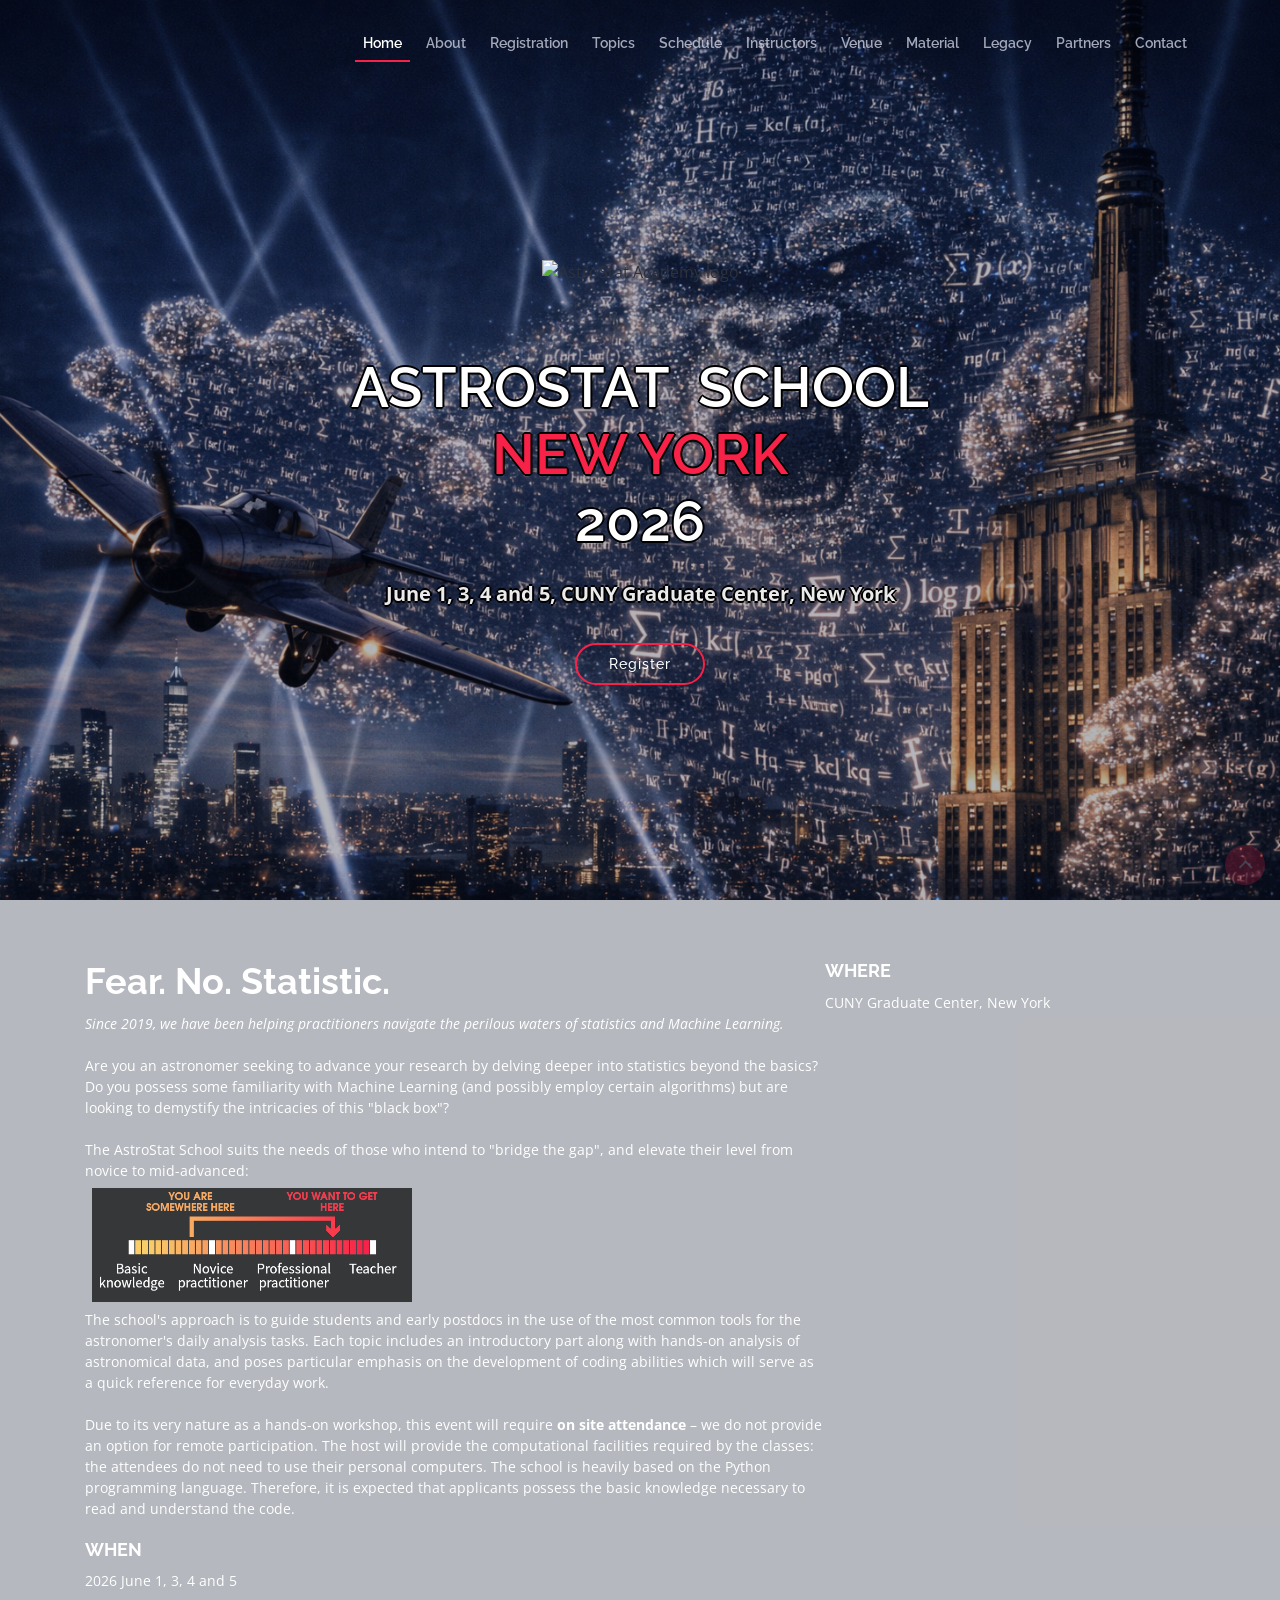
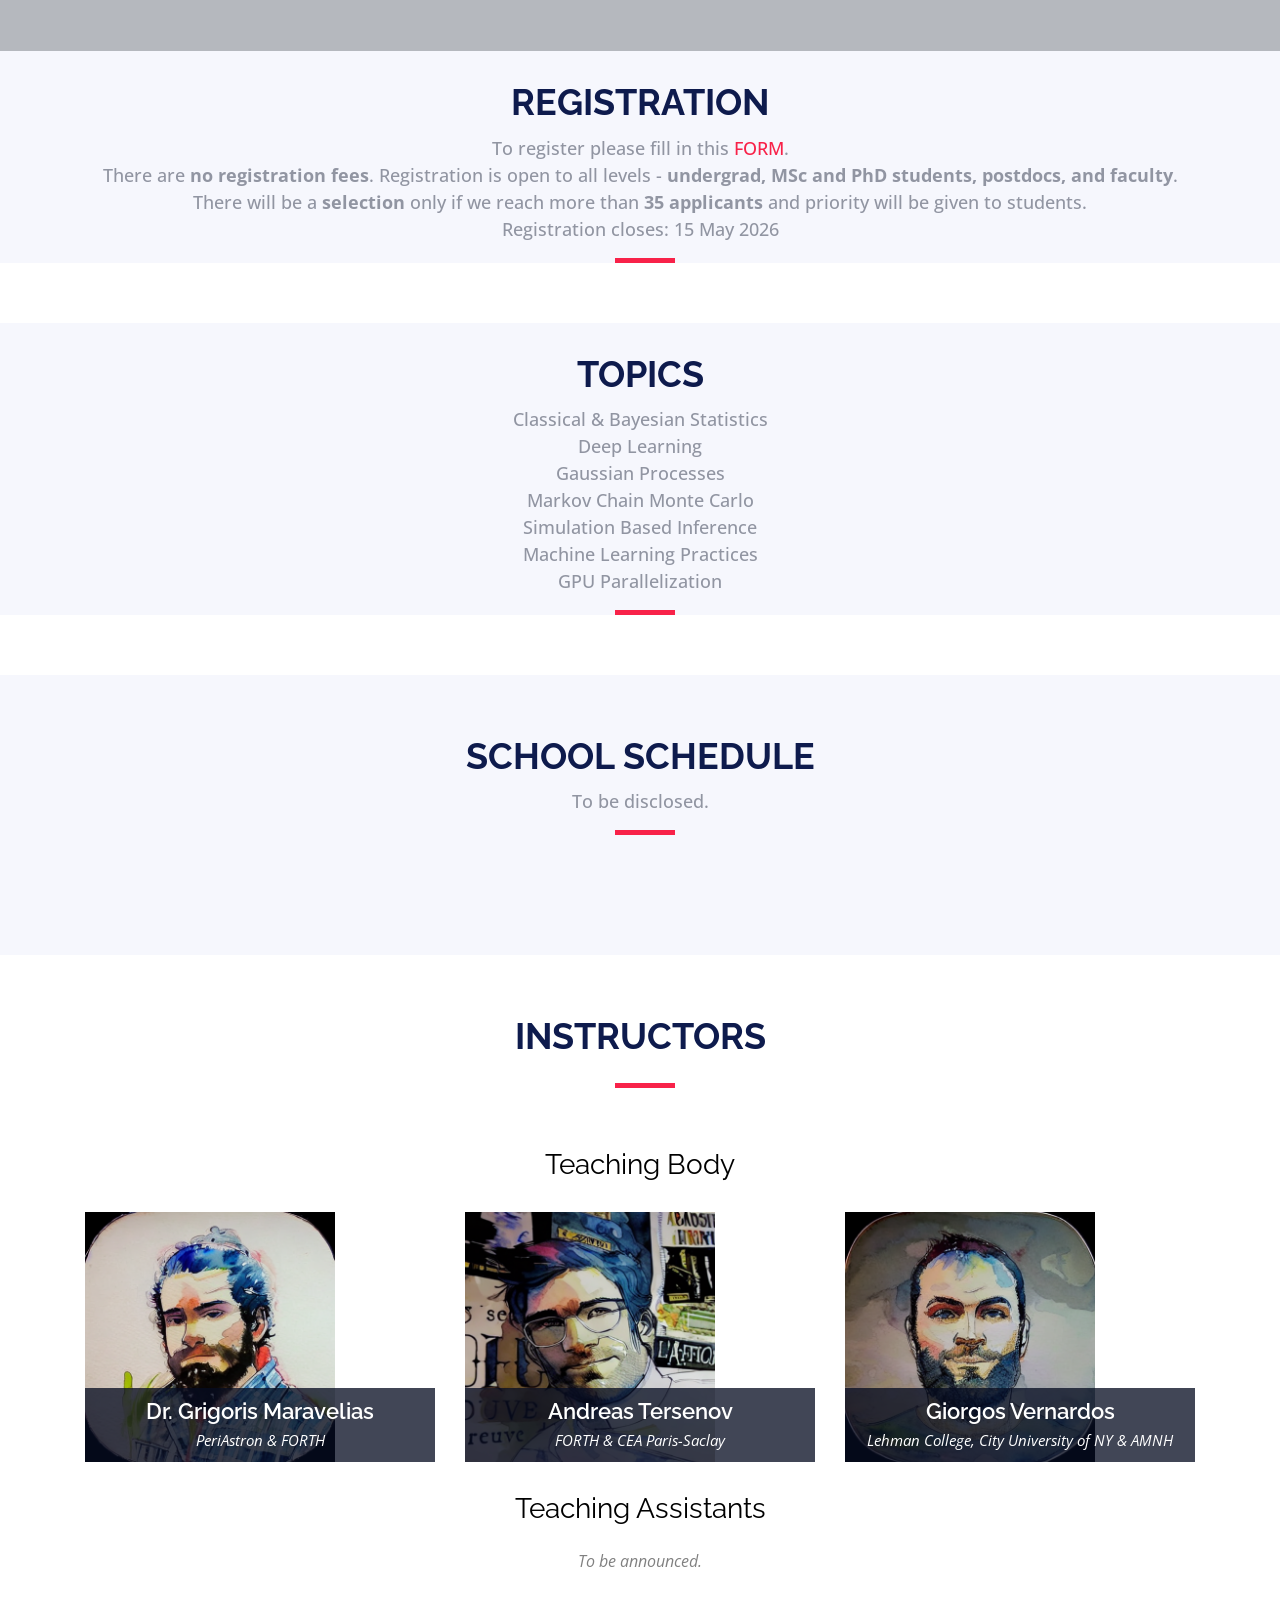
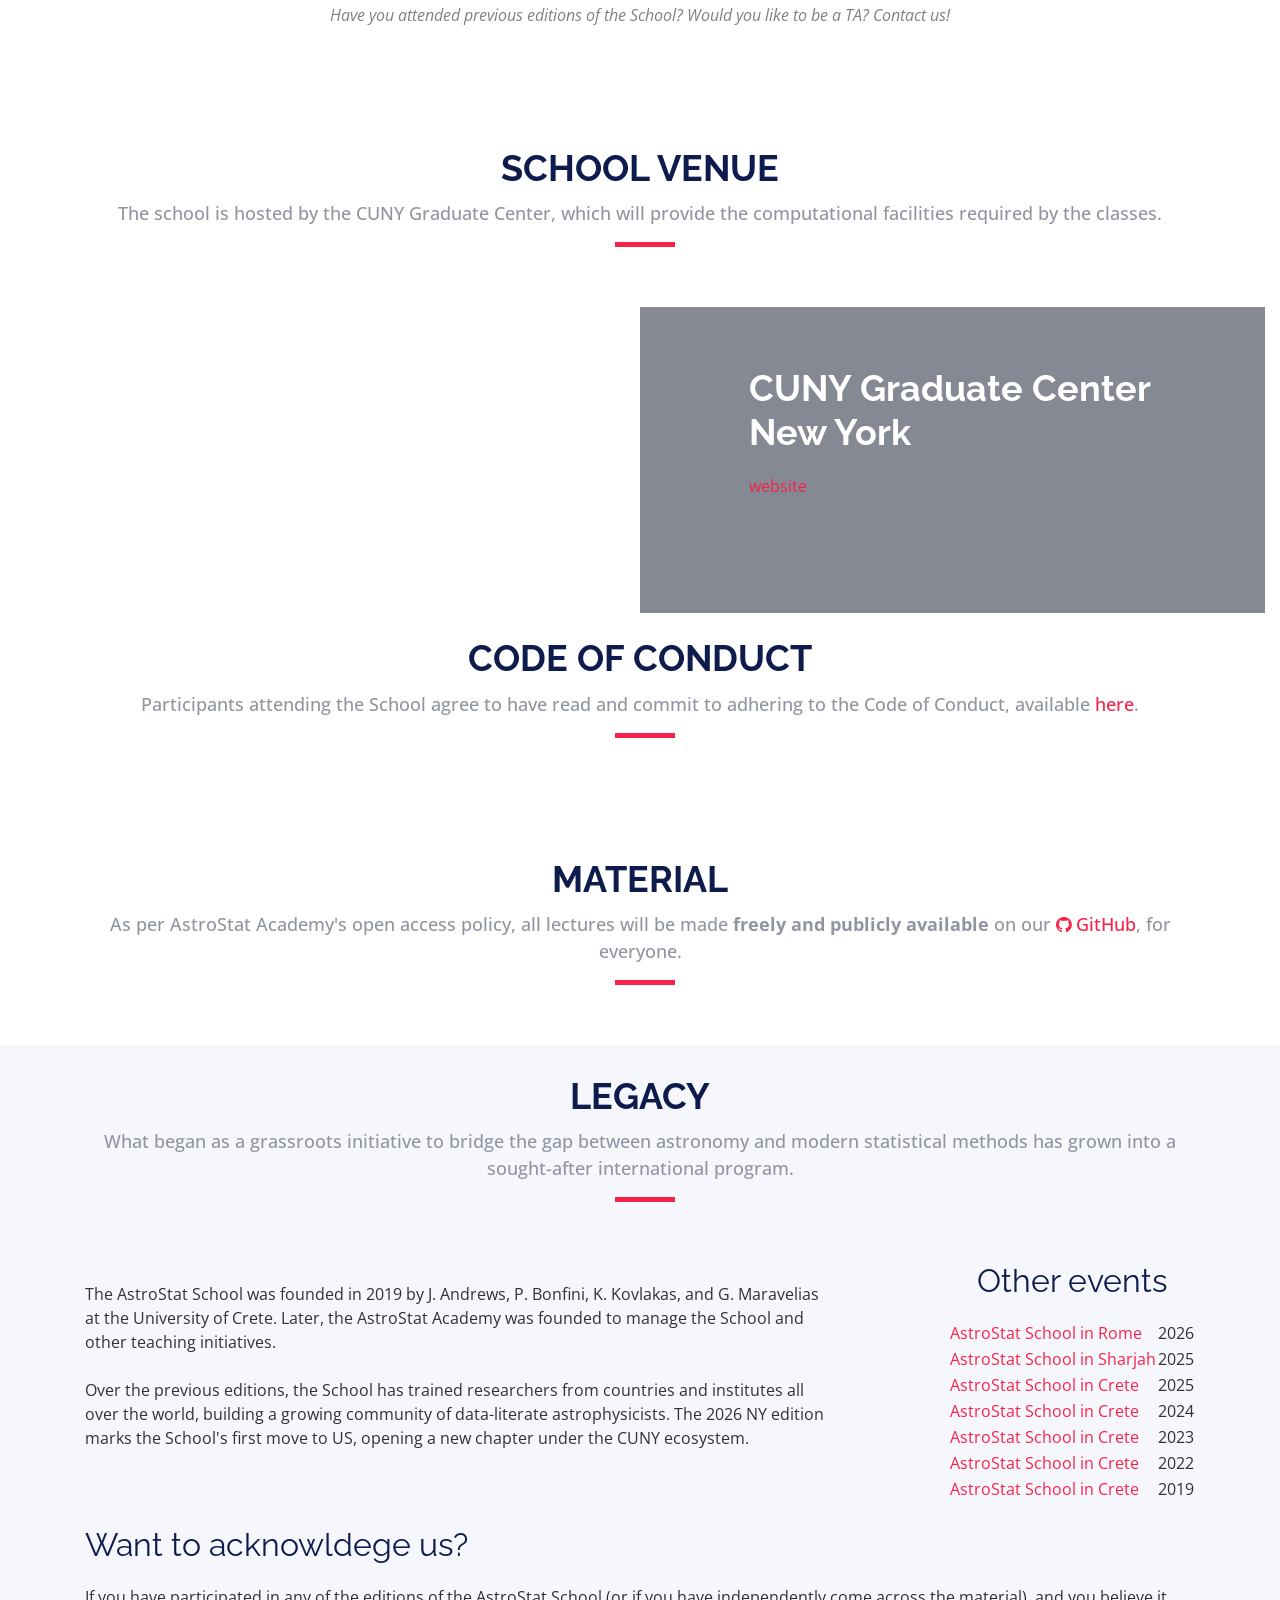
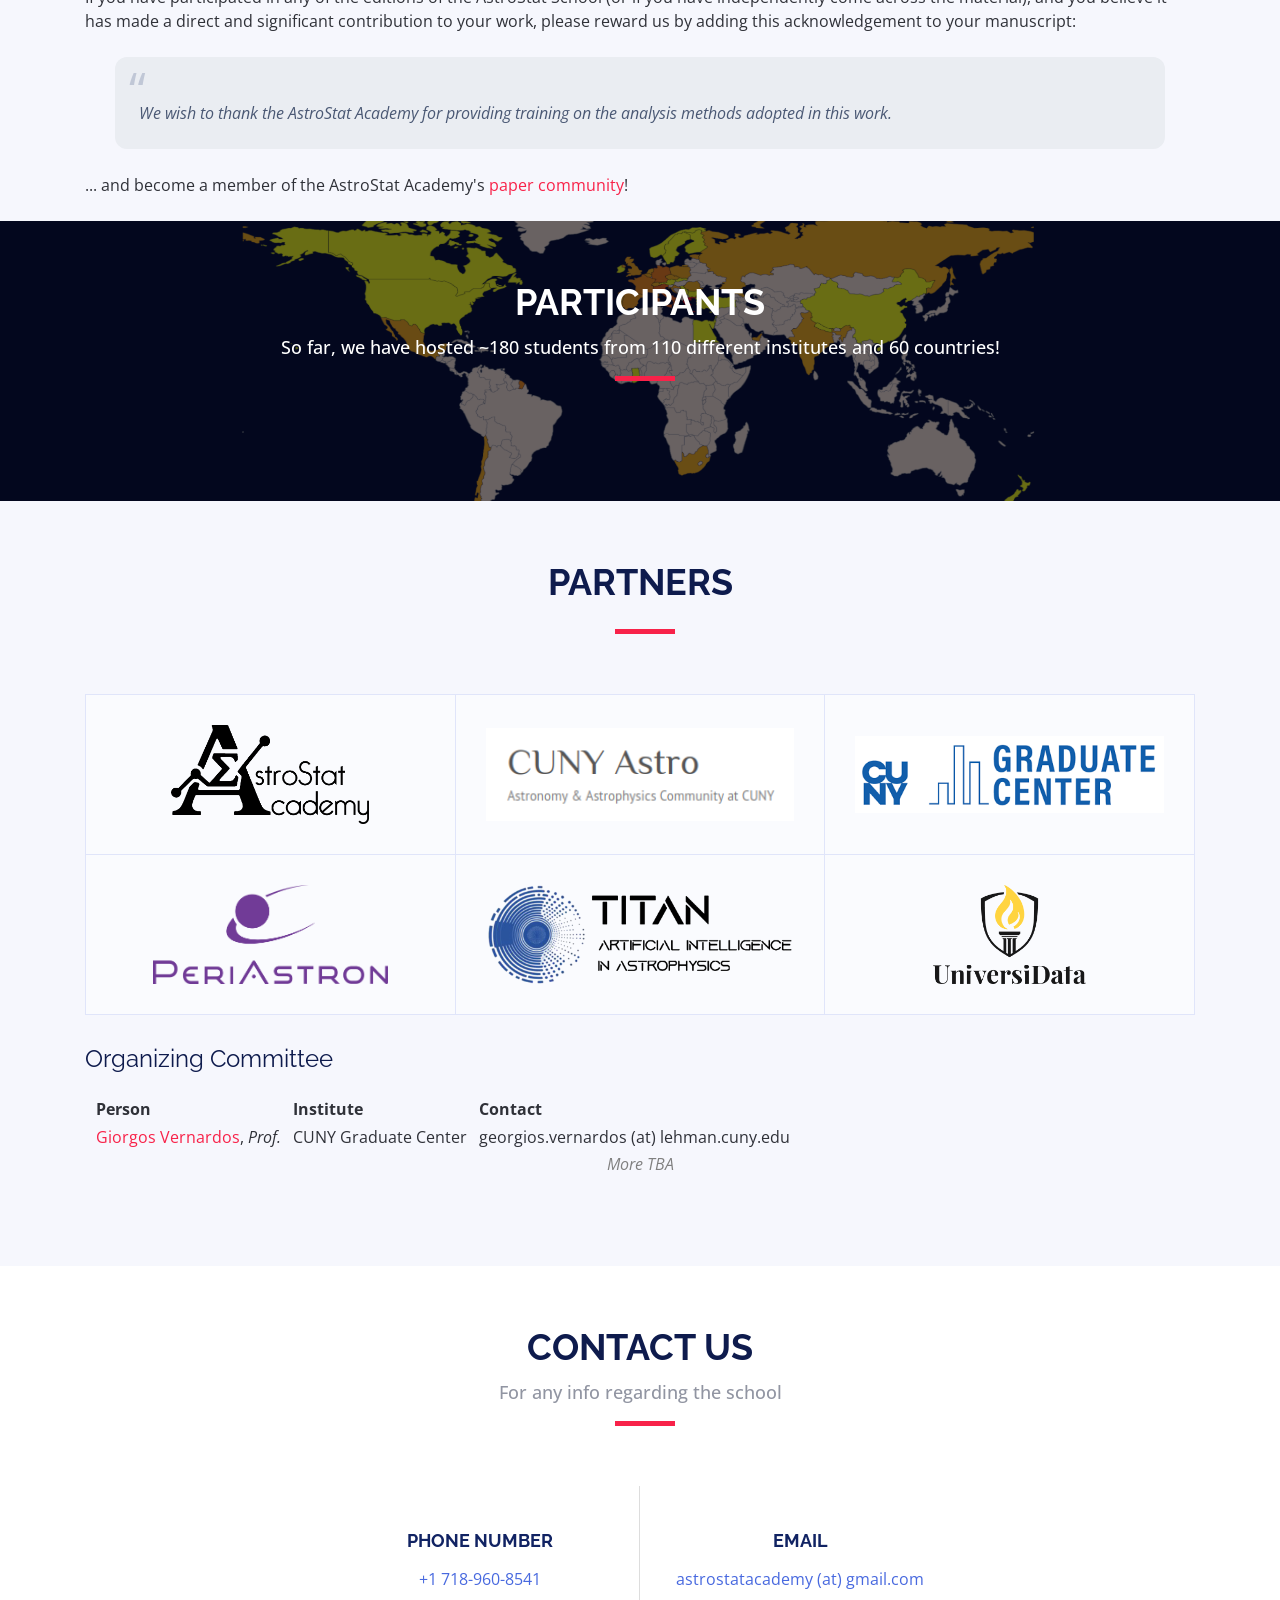
==== commit a80db503: "Added details about registration." ====
--- a/index.html
+++ b/index.html
@@ -161,9 +161,9 @@
           -->
           <p>
              To register please fill in this
-             <a href="" target=_blank>FORM</a>.
-             <br>             
-             There are <b>no registration fees</b>
+             <a href="https://docs.google.com/forms/d/e/1FAIpQLSfZrm_RsScuq1ABNCog7cENVNBjPLCwFO5qLWBTwNr6u3QcCw/viewform?usp=dialog" target=_blank>FORM</a>.
+             <br>
+	     There are <b>no registration fees</b>. Registration is open to all levels - <b>undergrad, MSc and PhD students, postdocs, and faculty</b>. There will be a <b>selection</b> only if we reach more than <b>35 applicants</b> and priority will be given to students.
              <br>
              <!--          
              <br>
@@ -449,16 +449,20 @@
           </div>
         </div>
 
-        <div class="venue-description">
+	<br>
+	<div class="section-header">
           <h2> Code of Conduct </h2>
           <p>
             Participants attending the School agree to have read and commit to adhering to the Code of Conduct, available
             <a href="assets/docs/code-of-conduct.pdf" target=_blank>here</a>.
         </p>
         </div>
+      </div>
+	
+    </section>
     
-    </section>
-    
+
+    
     <!--==========================
       Material Section
     ============================-->
@@ -499,7 +503,7 @@
 
         <div class="row no-gutters">
           <div class="col-lg-8">
-            <p>
+            <p style="margin-top:20px">
             The AstroStat School was founded in 2019 by J. Andrews, P. Bonfini, K. Kovlakas, and G. Maravelias at the University of Crete.
             Later, the AstroStat Academy was founded to manage the School and other teaching initiatives.
             <br><br>
@@ -507,21 +511,54 @@
             </p>
           </div>
           <div class="col-lg-4 venue-description d-flex justify-content-end">
-            <div style="text-align: left;">
-              <h2> Other events</h2>
-              <p>
-                <a href="https://astrostat-academy.github.io/website-school-7/" target=_blank>AstroStat School in Rome</a> 2026
-                <br>
-                <a href="https://astro.physics.uoc.gr/Conferences/Astrostatistics_School_Crete_2024" target=_blank>AstroStat School in Crete</a> 2024
-                <br>
-                <a href="https://astro.physics.uoc.gr/Conferences/Astrostatistics_School_Crete_2023" target=_blank>AstroStat School in Crete</a> 2023
-                <br>
-                <a href="https://astro.physics.uoc.gr/Conferences/Astrostatistics_School_Crete_2022" target=_blank>AstroStat School in Crete</a> 2022
-                <br>
-                <a href="https://astro.physics.uoc.gr/Conferences/Astrostatistics_School_Crete_2019" target=_blank>AstroStat School in Crete</a> 2019
-                <br>
-                <br>
-              </p>
+            <div>
+              <h2 style="text-align:center"> Other events</h2>
+              <table id="other-events-table">
+		<tr>
+		  <td>
+                    <a href="https://astrostat-academy.github.io/website-school-7/" target=_blank>AstroStat School in Rome</a>
+		  </td>
+		  <td>2026</td>
+		</tr>
+		<tr>
+		  <td>
+                    <a href="https://https://www.sharjah.ac.ae/Saasst/astrostat2025" target=_blank>AstroStat School in Sharjah</a>
+		  </td>
+		  <td>2025</td>
+		</tr>
+		<tr>
+		  <td>	    
+                    <a href="https://astro.physics.uoc.gr/Conferences/Astrostatistics_School_Crete_2025" target=_blank>AstroStat School in Crete</a>
+		  </td>
+		  <td>2025</td>
+		</tr>
+		<tr>
+		  <td>
+                    <a href="https://astro.physics.uoc.gr/Conferences/Astrostatistics_School_Crete_2024" target=_blank>AstroStat School in Crete</a>
+		  </td>
+		  <td>2024</td>
+		</tr>
+		<tr>
+		  <td>
+                    <a href="https://astro.physics.uoc.gr/Conferences/Astrostatistics_School_Crete_2023" target=_blank>AstroStat School in Crete</a>
+		  </td>
+		  <td>2023</td>
+		</tr>
+		<tr>
+		  <td>
+                    <a href="https://astro.physics.uoc.gr/Conferences/Astrostatistics_School_Crete_2022" target=_blank>AstroStat School in Crete</a>
+		  </td>
+		  <td>2022</td>
+		</tr>
+		<tr>
+		  <td>
+                    <a href="https://astro.physics.uoc.gr/Conferences/Astrostatistics_School_Crete_2019" target=_blank>AstroStat School in Crete</a>
+		  </td>
+		  <td>2019</td>
+		</tr>
+	      </table>
+              <br>
+
             </div>
           </div>
         </div>
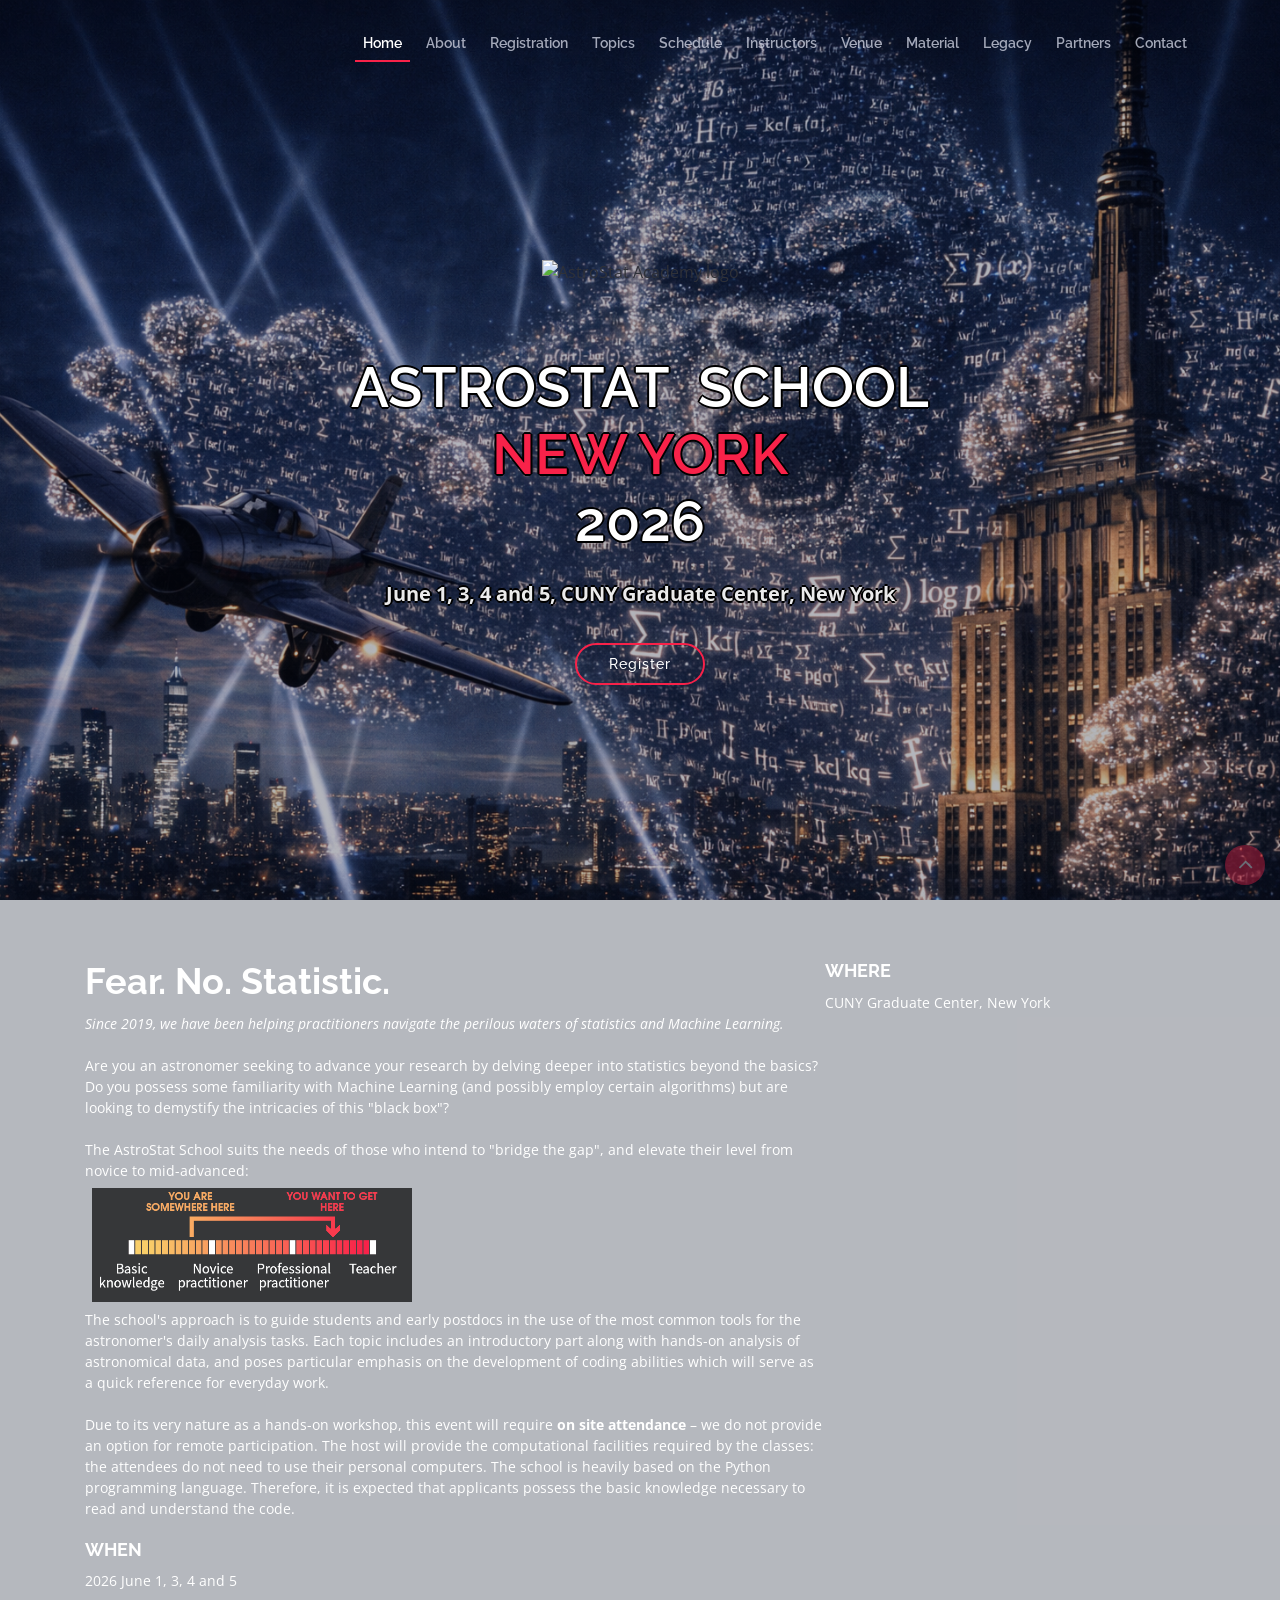
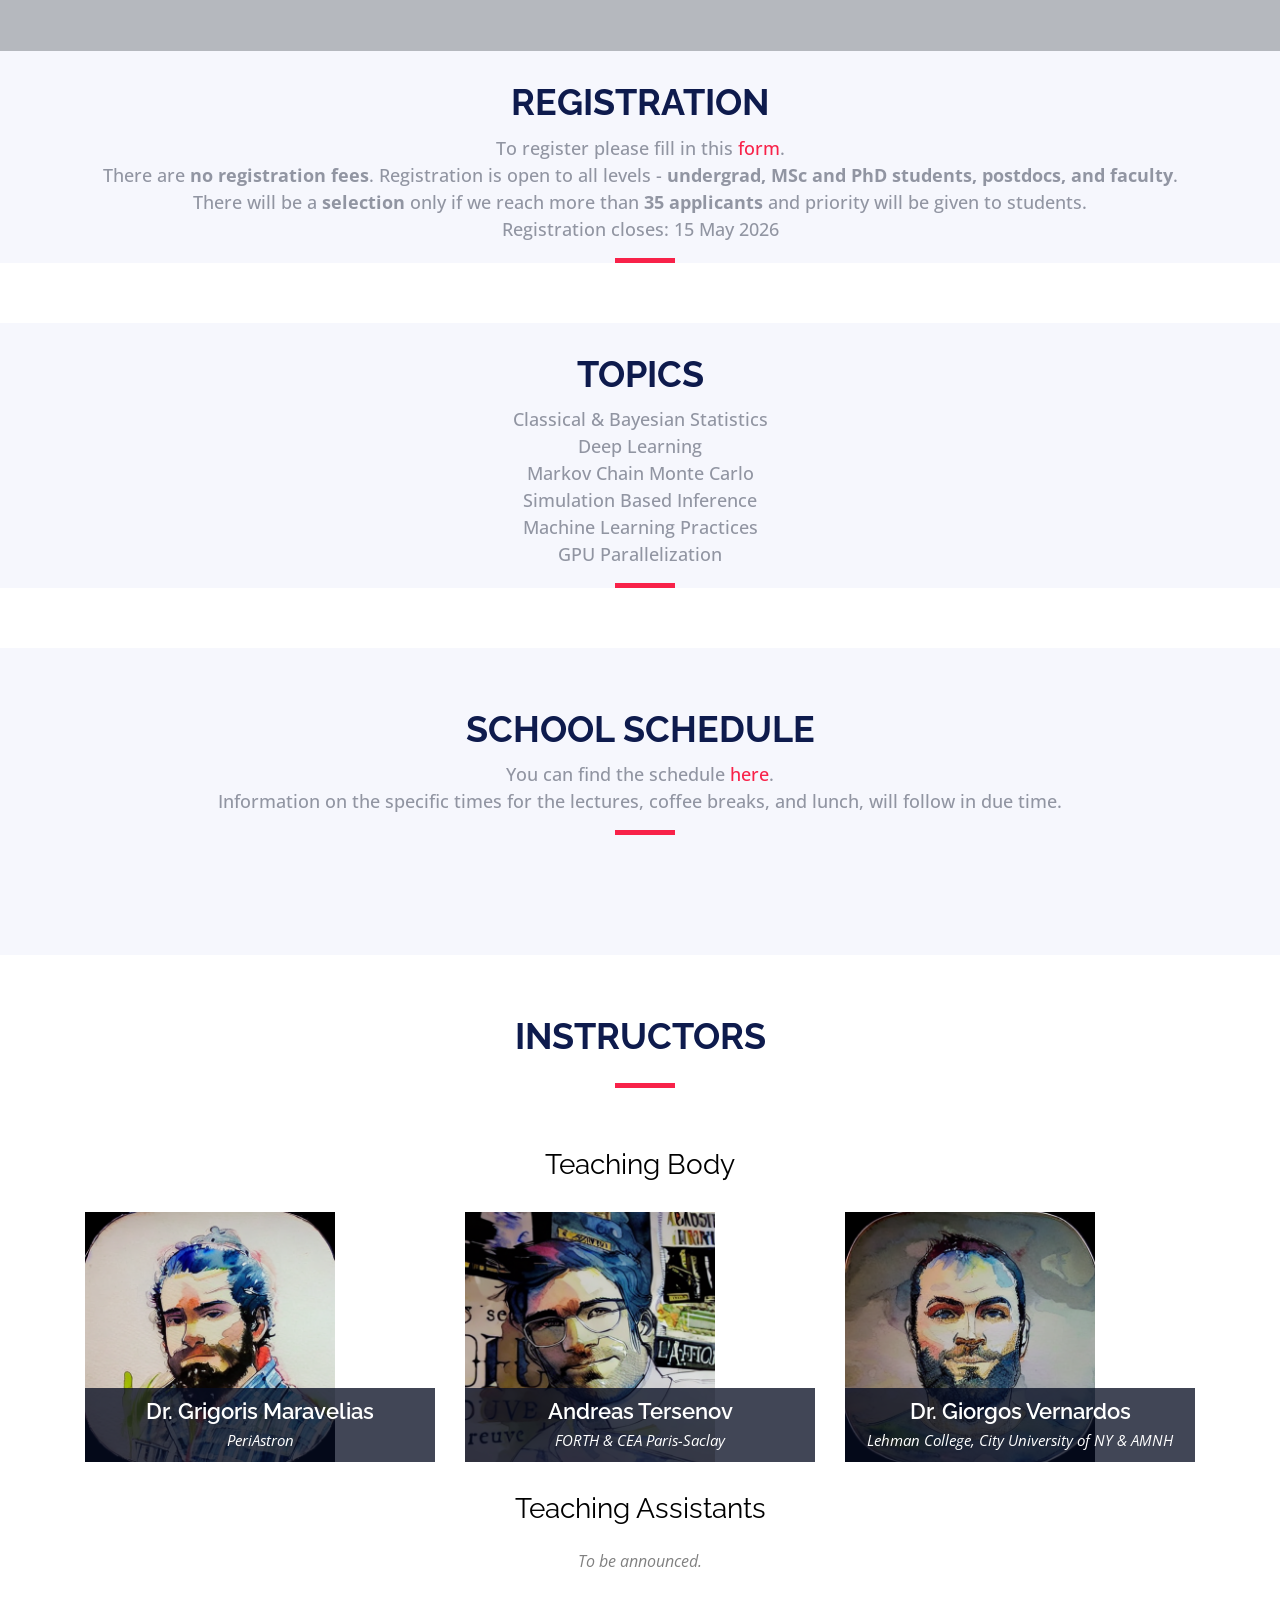
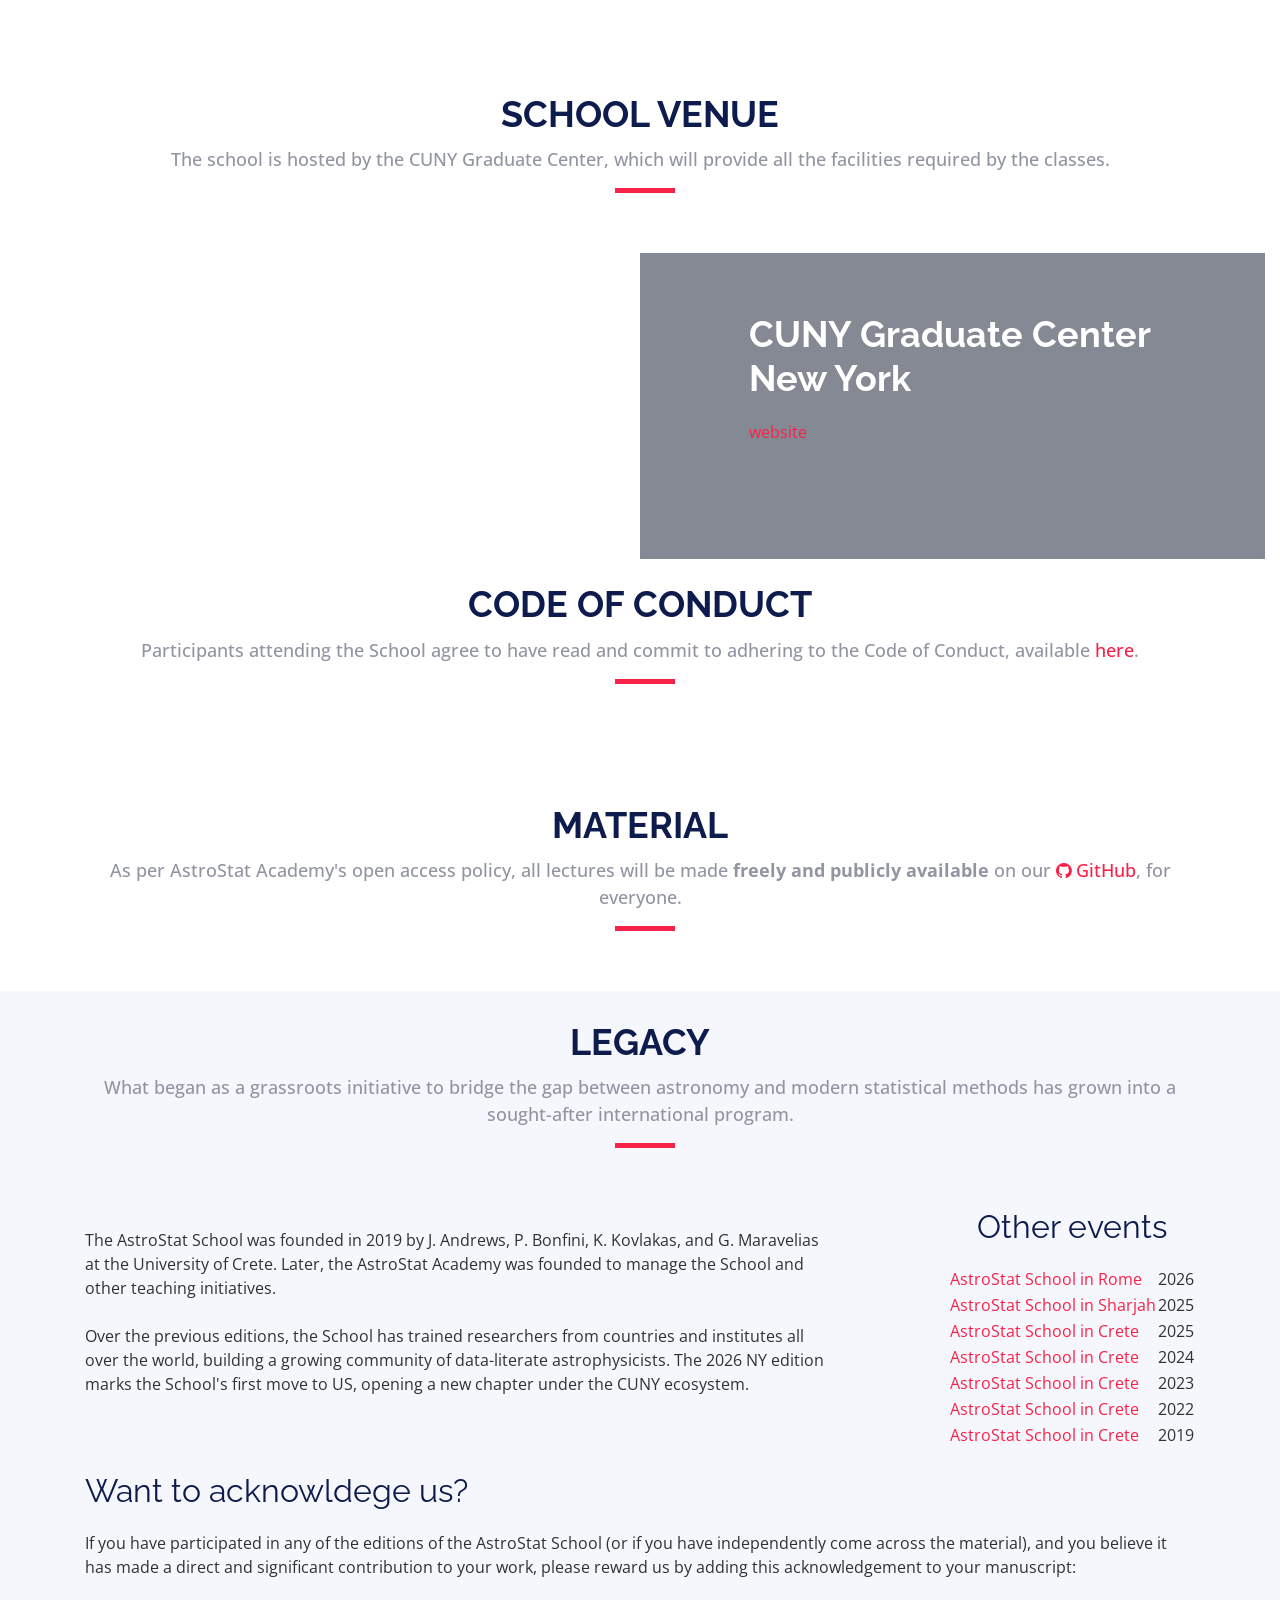
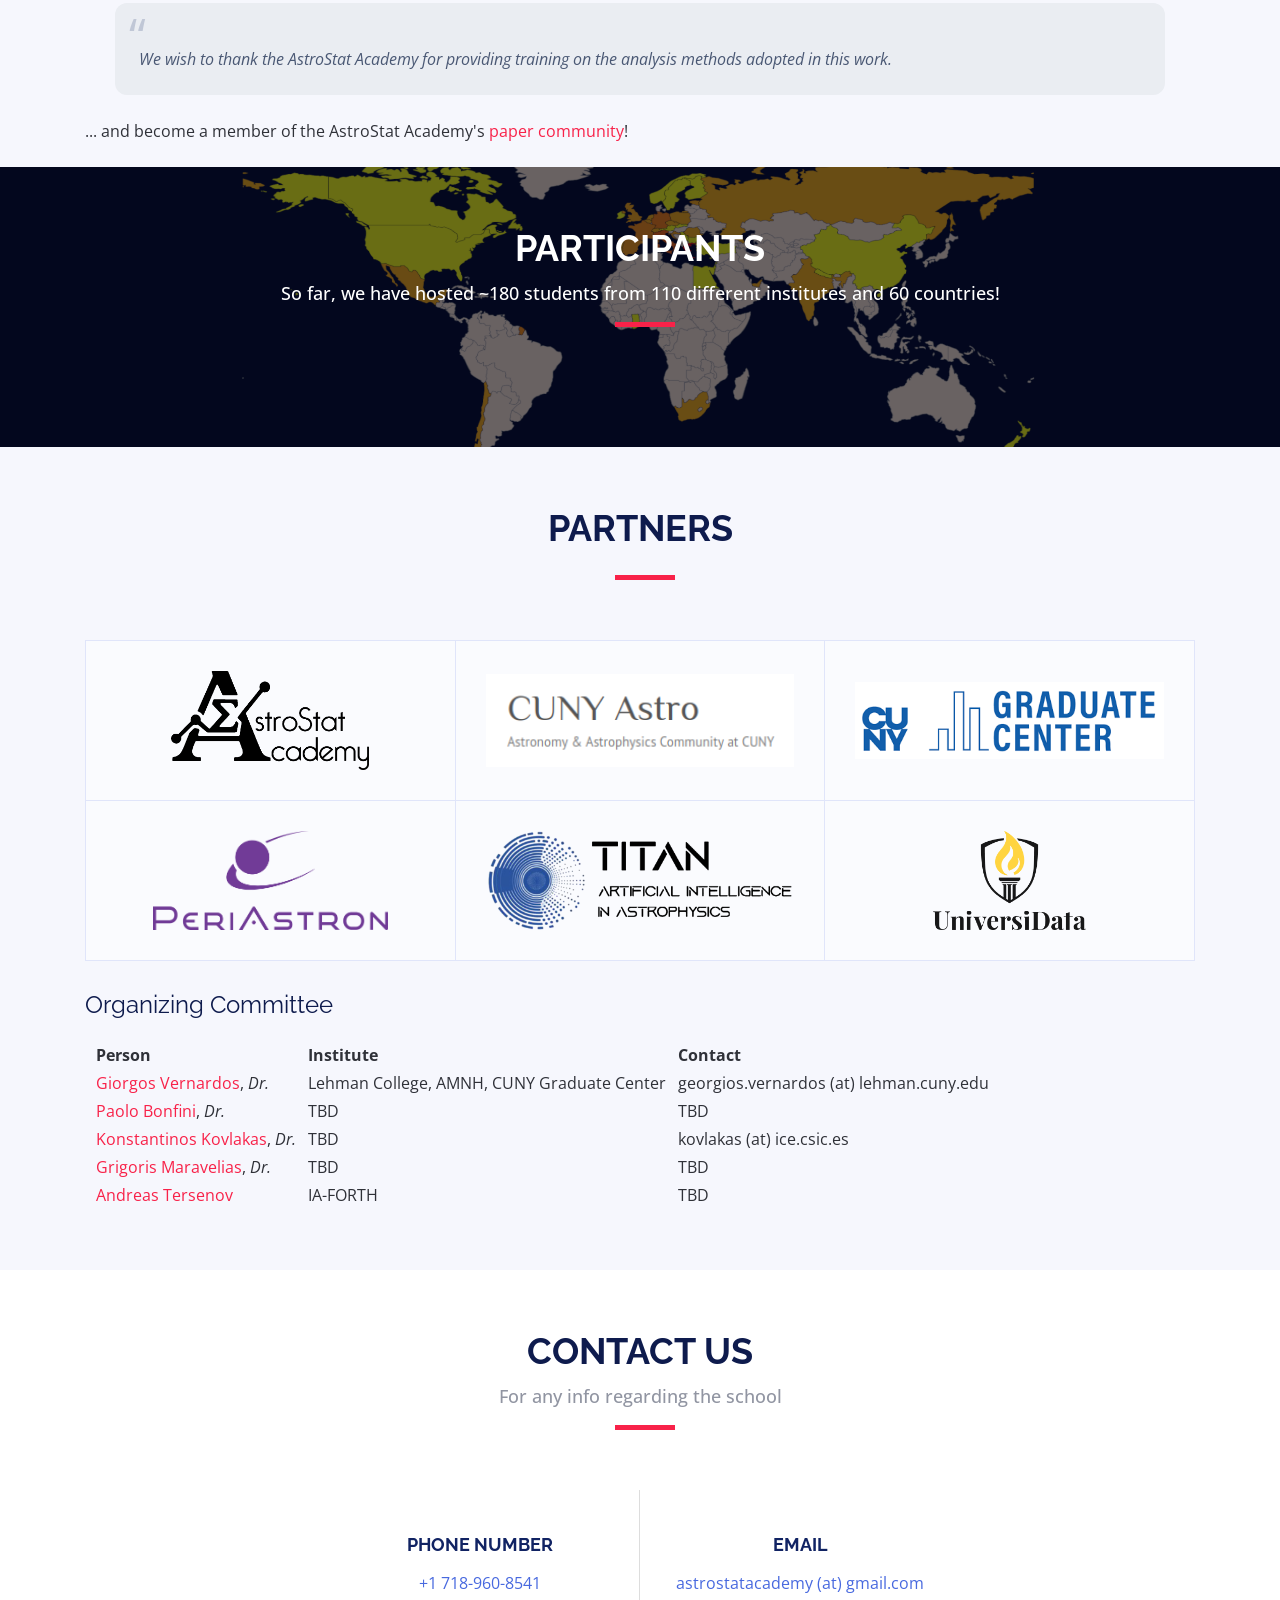
==== commit 0c0e3866: "Schedule added, organizing committee added (pending some info)" ====
--- a/index.html
+++ b/index.html
@@ -161,7 +161,7 @@
           -->
           <p>
              To register please fill in this
-             <a href="https://docs.google.com/forms/d/e/1FAIpQLSfZrm_RsScuq1ABNCog7cENVNBjPLCwFO5qLWBTwNr6u3QcCw/viewform?usp=dialog" target=_blank>FORM</a>.
+             <a href="https://docs.google.com/forms/d/e/1FAIpQLSfZrm_RsScuq1ABNCog7cENVNBjPLCwFO5qLWBTwNr6u3QcCw/viewform?usp=dialog" target=_blank>form</a>.
              <br>
 	     There are <b>no registration fees</b>. Registration is open to all levels - <b>undergrad, MSc and PhD students, postdocs, and faculty</b>. There will be a <b>selection</b> only if we reach more than <b>35 applicants</b> and priority will be given to students.
              <br>
@@ -254,7 +254,6 @@
           <p>
             Classical & Bayesian Statistics<br>
             Deep Learning<br>            
-            Gaussian Processes<br>
             Markov Chain Monte Carlo<br>
             Simulation Based Inference<br>
             Machine Learning Practices<br>
@@ -270,14 +269,15 @@
     <section id="schedule" class="section-with-bg">
       <div class="container wow fadeInUp">
         <div class="section-header">
-          <h2>School Schedule</h2>
-          <p>
+          <h2>School Schedule</h2>
+	  <p>
+	    You can find the schedule <a href="schedule/astrostat_schedule_NY.html" target=_blank>here</a>.<br>
+	    Information on the specific times for the lectures, coffee breaks, and lunch, will follow in due time.
+	  </p>
             <!--
             Please consult the
             <a href="http://astro.physics.uoc.gr/Conferences/Astrostatistics_School_Crete_2025/schedule/AstroStatistics_Crete_Schedule_2025.pdf" target=_blank>School Schedule</a>
             -->
-            To be disclosed.
-          </p>
         </div>
       </div>
     </section>
@@ -304,7 +304,7 @@
               <img src="assets/images/instructors/Maravelias.png" alt="Speaker 4" class="img-fluid" height="250" width="250">
               <div class="details">
                 <h3><a href="https://maravelias.info" target=_blank>Dr. Grigoris Maravelias</a></h3>
-                <p>PeriAstron & FORTH</p>
+                <p>PeriAstron</p>
                 <div class="social">
                   <p>
                      | Researcher in the field of massive stars |
@@ -352,7 +352,7 @@
             <div class="speaker">
               <img src="assets/images/instructors/Vernardos.png" alt="Speaker 6" class="img-fluid" height="250" width="250">
               <div class="details">
-                <h3><a href="https://www.lehman.edu/academics/natural-social-sciences/physics-astronomy/Georgios-Vernardos/" target=_blank>Giorgos Vernardos</a></h3>
+                <h3><a href="https://www.lehman.edu/academics/natural-social-sciences/physics-astronomy/Georgios-Vernardos/" target=_blank>Dr. Giorgos Vernardos</a></h3>
                 <p>Lehman College, City University of NY & AMNH</p>
                 <div class="social">
                   <p>
@@ -416,7 +416,6 @@
           </div>
         </div>
         
-        <p style="color: grey; text-align: center;"><i>Have you attended previous editions of the School? Would you like to be a TA? Contact us!</i></p>
     </section>
     
     <!--==========================
@@ -430,7 +429,7 @@
           <h2>School Venue</h2>
           <p>
              The school is hosted by the CUNY Graduate Center, which will
-             provide the computational facilities required by the classes.
+             provide all the facilities required by the classes.
           </p>
         </div>
 
@@ -679,14 +678,33 @@
           </tr>
 
           <tr>
-            <td><a href="https://www.lehman.edu/directory/Physics-and-Astronomy/Vernardos-Georgios.php" target=_blank>Giorgos Vernardos</a>, <i>Prof.</i></td>
-            <td>CUNY Graduate Center</td>
+            <td><a href="https://www.lehman.edu/directory/Physics-and-Astronomy/Vernardos-Georgios.php" target=_blank>Giorgos Vernardos</a>, <i>Dr.</i></td>
+            <td>Lehman College, AMNH, CUNY Graduate Center</td>
             <td> georgios.vernardos (at) lehman.cuny.edu</td>
+          </tr>
+          <tr>
+            <td><a href="https://www.lehman.edu/directory/Physics-and-Astronomy/Vernardos-Georgios.php" target=_blank>Paolo Bonfini</a>, <i>Dr.</i></td>
+            <td>TBD</td>
+            <td> TBD</td>
+          </tr>
+          <tr>
+            <td><a href="https://www.lehman.edu/directory/Physics-and-Astronomy/Vernardos-Georgios.php" target=_blank>Konstantinos Kovlakas</a>, <i>Dr.</i></td>
+            <td>TBD</td>
+            <td> kovlakas (at) ice.csic.es</td>
+          </tr>
+          <tr>
+            <td><a href="https://www.lehman.edu/directory/Physics-and-Astronomy/Vernardos-Georgios.php" target=_blank>Grigoris Maravelias</a>, <i>Dr.</i></td>
+            <td>TBD</td>
+            <td> TBD</td>
+          </tr>
+          <tr>
+            <td><a href="https://www.lehman.edu/directory/Physics-and-Astronomy/Vernardos-Georgios.php" target=_blank>Andreas Tersenov</a></td>
+            <td>IA-FORTH</td>
+            <td> TBD</td>
           </tr>
         
         </table>
 
-        <td><p style="color: grey; text-align: center;"><i>More TBA</i></p></td>
 
       </div>
 
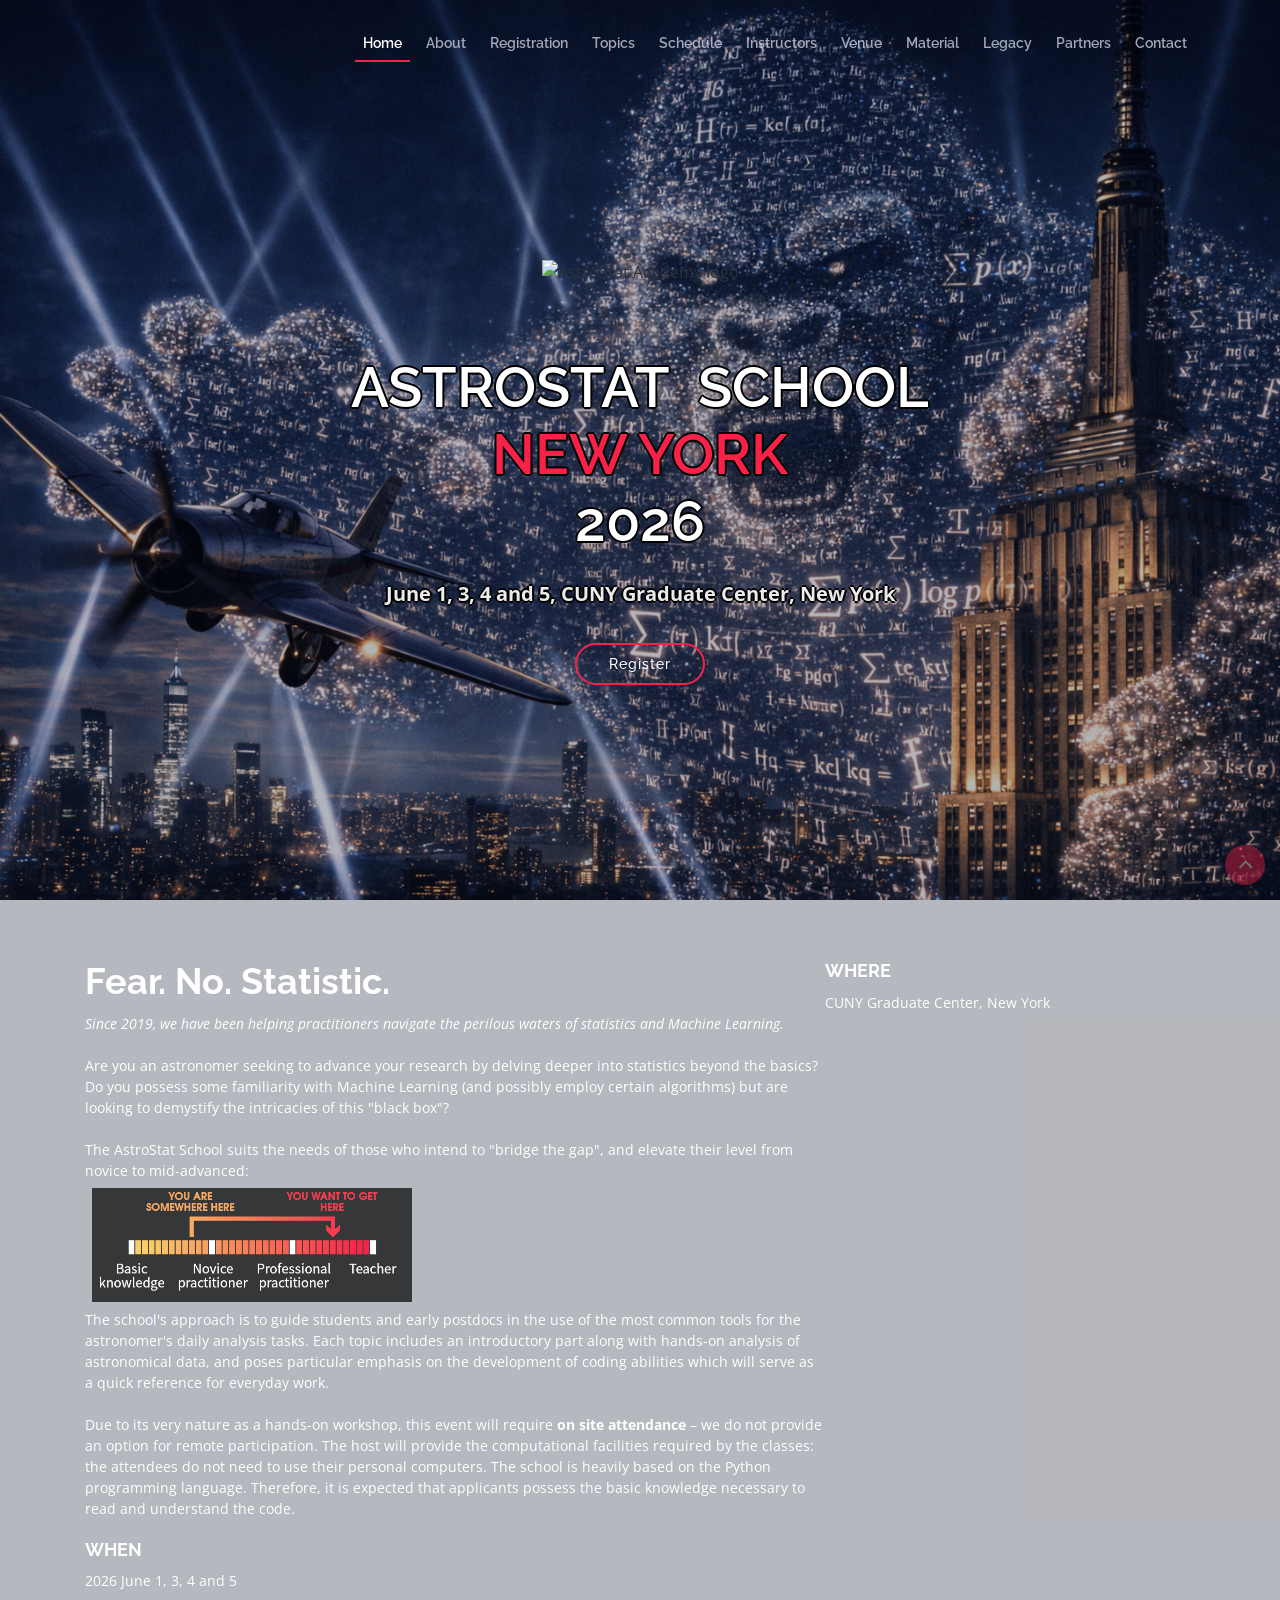
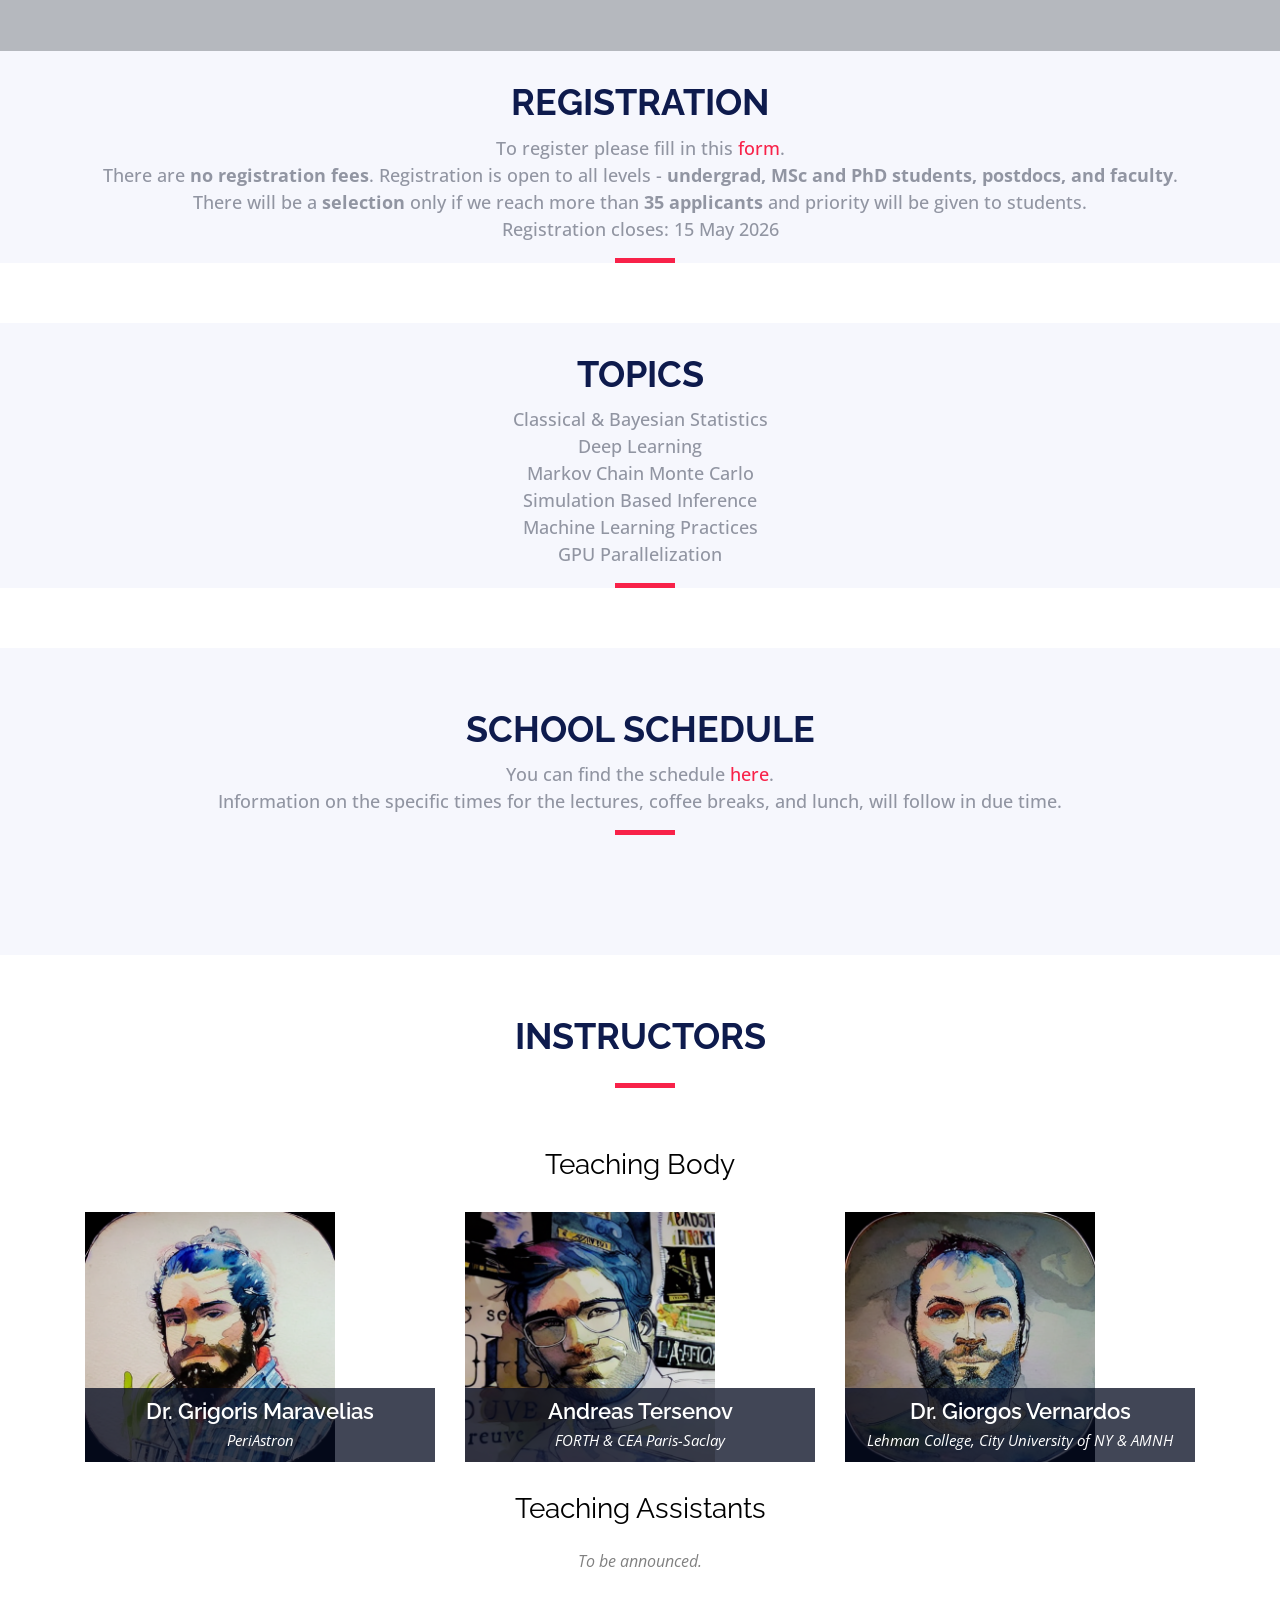
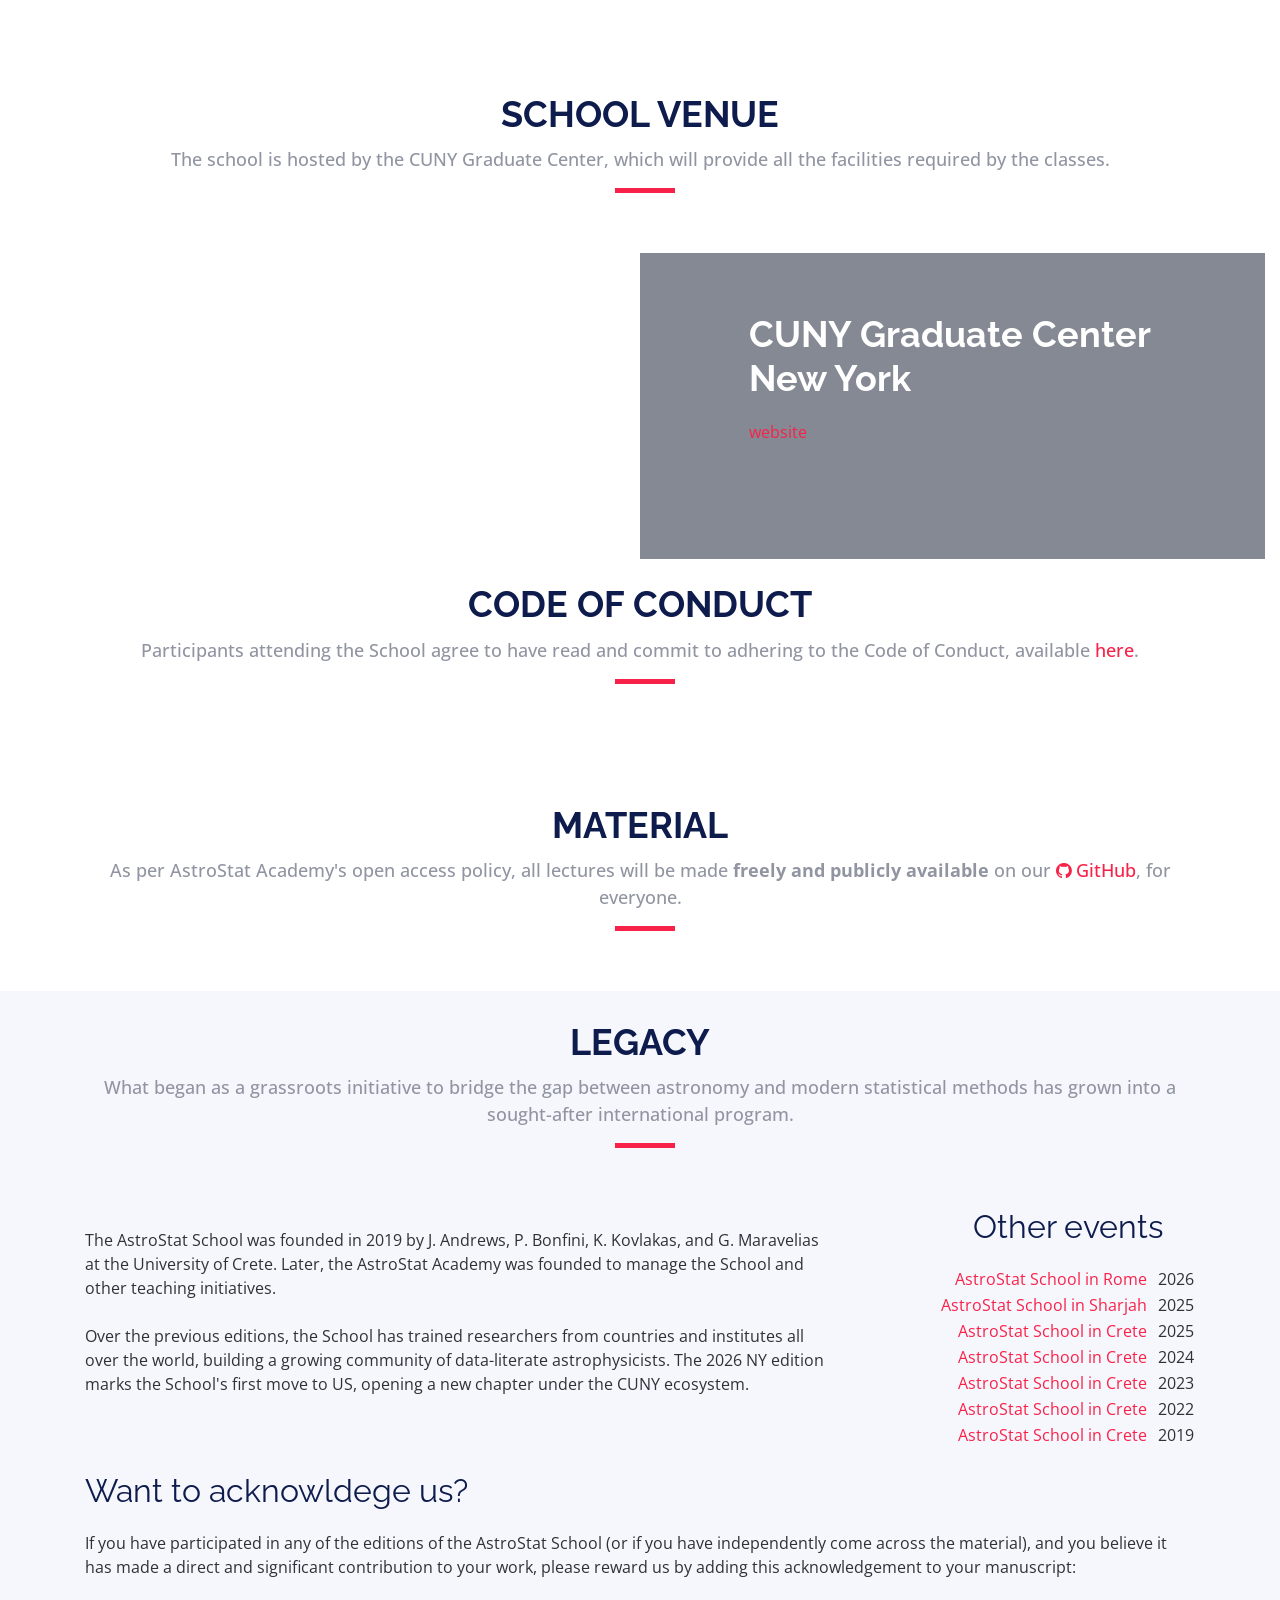
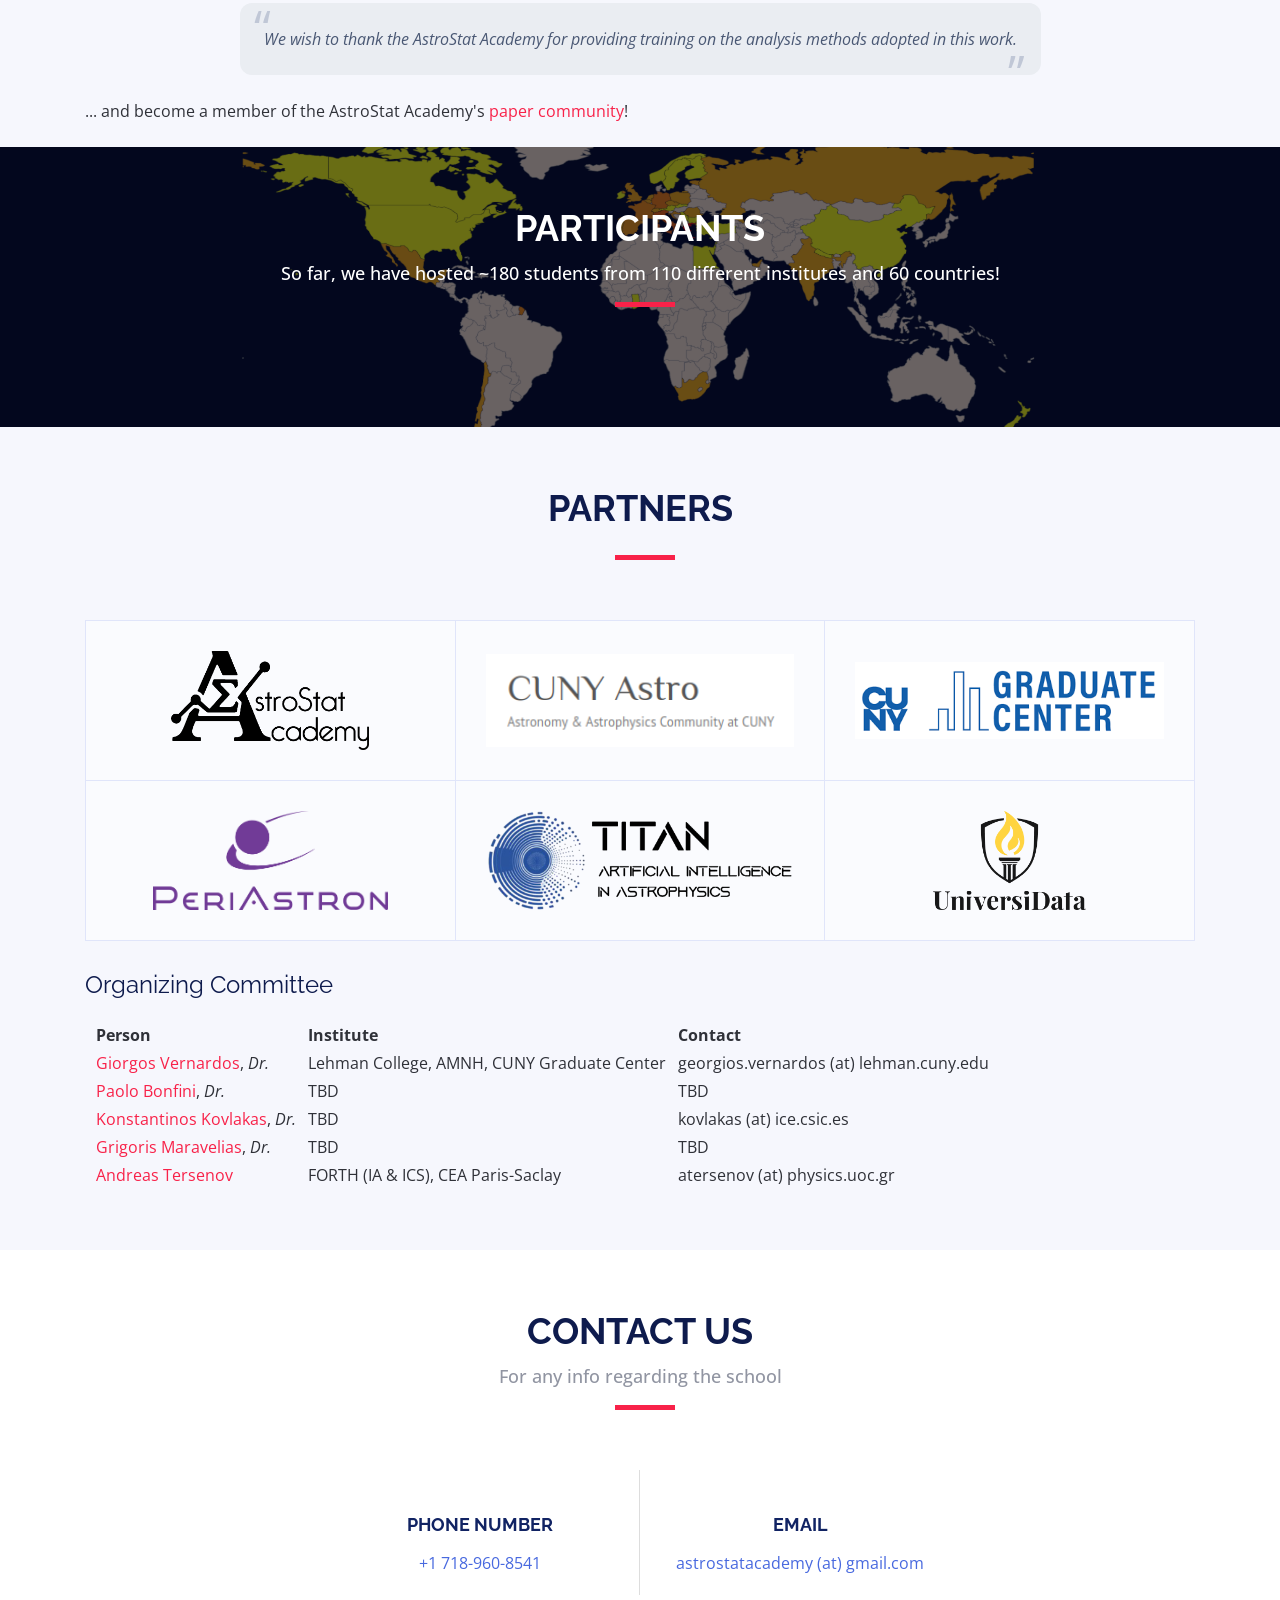
==== commit a6c04798: "Fixed stylistic things, added more info and links." ====
--- a/index.html
+++ b/index.html
@@ -624,39 +624,51 @@
           --->
 
           <div class="col-lg-4 col-md-4 col-xs-6">
+	    <a href="https://astrostat.academy/" target="blank_">
             <div class="supporter-logo">
               <img src="assets/images/sponsors/logo_b_text_lowres.png" class="img-fluid" alt="AstroStat Academy logo">
             </div>
+	    </a>
           </div>
 
           <div class="col-lg-4 col-md-4 col-xs-6">
+	    <a href="https://cunyastro.org/" target="blank_">
             <div class="supporter-logo">
               <img src="assets/images/sponsors/logo_CUNY_astro.png" class="img-fluid" alt="CUNY Astro logo">
             </div>
+	    </a>
           </div>
 
           <div class="col-lg-4 col-md-4 col-xs-6">
+	    <a href="https://www.gc.cuny.edu/astrophysics" target="blank_">
             <div class="supporter-logo">
               <img src="assets/images/sponsors/logo_graduate_center.png" class="img-fluid" alt="Graduate Center logo">
             </div>
-          </div>
-
-          <div class="col-lg-4 col-md-4 col-xs-6">
+	    </a>
+          </div>
+
+          <div class="col-lg-4 col-md-4 col-xs-6">
+	    <a href="https://periastron.gr/en/" target="blank_">
             <div class="supporter-logo">
               <img src="assets/images/sponsors/logo_Periastron.png" class="img-fluid" alt="Periastron logo">
             </div>
+	    </a>
           </div>
 
           <div class="col-lg-4 col-md-4 col-xs-6">
+	    <a href="https://spl.ics.forth.gr/titan" target="blank_">
             <div class="supporter-logo">
               <img src="assets/images/sponsors/logo_Titan.png" class="img-fluid" alt="Titan logo">
             </div>
+	    </a>
           </div>
 
           <div class="col-lg-4 col-md-4 col-xs-6">
+	    <a href="https://www.universidata.it/" target="blank_">
             <div class="supporter-logo">
-              <img src="assets/images/sponsors/logo%20UniversiData_ver_black.png" class="img-fluid" alt="UniversiData logo">
-            </div>
+              <img src="assets/images/sponsors/logo%20UniversiData_ver_black.png" class="img-fluid" alt="UniversiData logo">
+            </div>
+	    </a>
           </div>
 
         </div>
@@ -698,9 +710,9 @@
             <td> TBD</td>
           </tr>
           <tr>
-            <td><a href="https://www.lehman.edu/directory/Physics-and-Astronomy/Vernardos-Georgios.php" target=_blank>Andreas Tersenov</a></td>
-            <td>IA-FORTH</td>
-            <td> TBD</td>
+            <td><a href="https://andreastersenov.github.io/" target=_blank>Andreas Tersenov</a></td>
+            <td>FORTH (IA & ICS), CEA Paris-Saclay </td>
+            <td> atersenov (at) physics.uoc.gr</td>
           </tr>
         
         </table>
--- a/css/style.css
+++ b/css/style.css
@@ -8,6 +8,11 @@
 /*--------------------------------------------------------------
 # General
 --------------------------------------------------------------*/
+#other-events-table td:first-child {
+    text-align: right;
+    padding-right: 10px;
+}
+
 
 body {
   background: #fff;
@@ -1065,21 +1070,34 @@
 
 #legacy .ack-quote {
   position: relative;
-  margin: 0 30px 24px 30px;
-  padding: 44px 24px 24px 24px;
+  /*margin: 0 30px 24px 30px;*/
+  margin: 0px auto 24px auto;
+  padding: 24px 24px 24px 24px;
   background: #eaedf2;
   border-radius: 12px;
   color: #4a5874;
   font-style: italic;
   font-size: inherit;
   line-height: 1.5;
+  width: fit-content;
 }
 
 #legacy .ack-quote::before {
   content: "\201C";
   position: absolute;
-  top: 8px;
+  top: -12px;
   left: 14px;
+  color: #c0c7d6;
+  font-size: 48px;
+  line-height: 1.5;
+  font-style: normal;
+}
+
+#legacy .ack-quote::after {
+  content: "\201E";
+  position: absolute;
+  bottom: 8px;
+  right: 14px;
   color: #c0c7d6;
   font-size: 48px;
   line-height: 1;
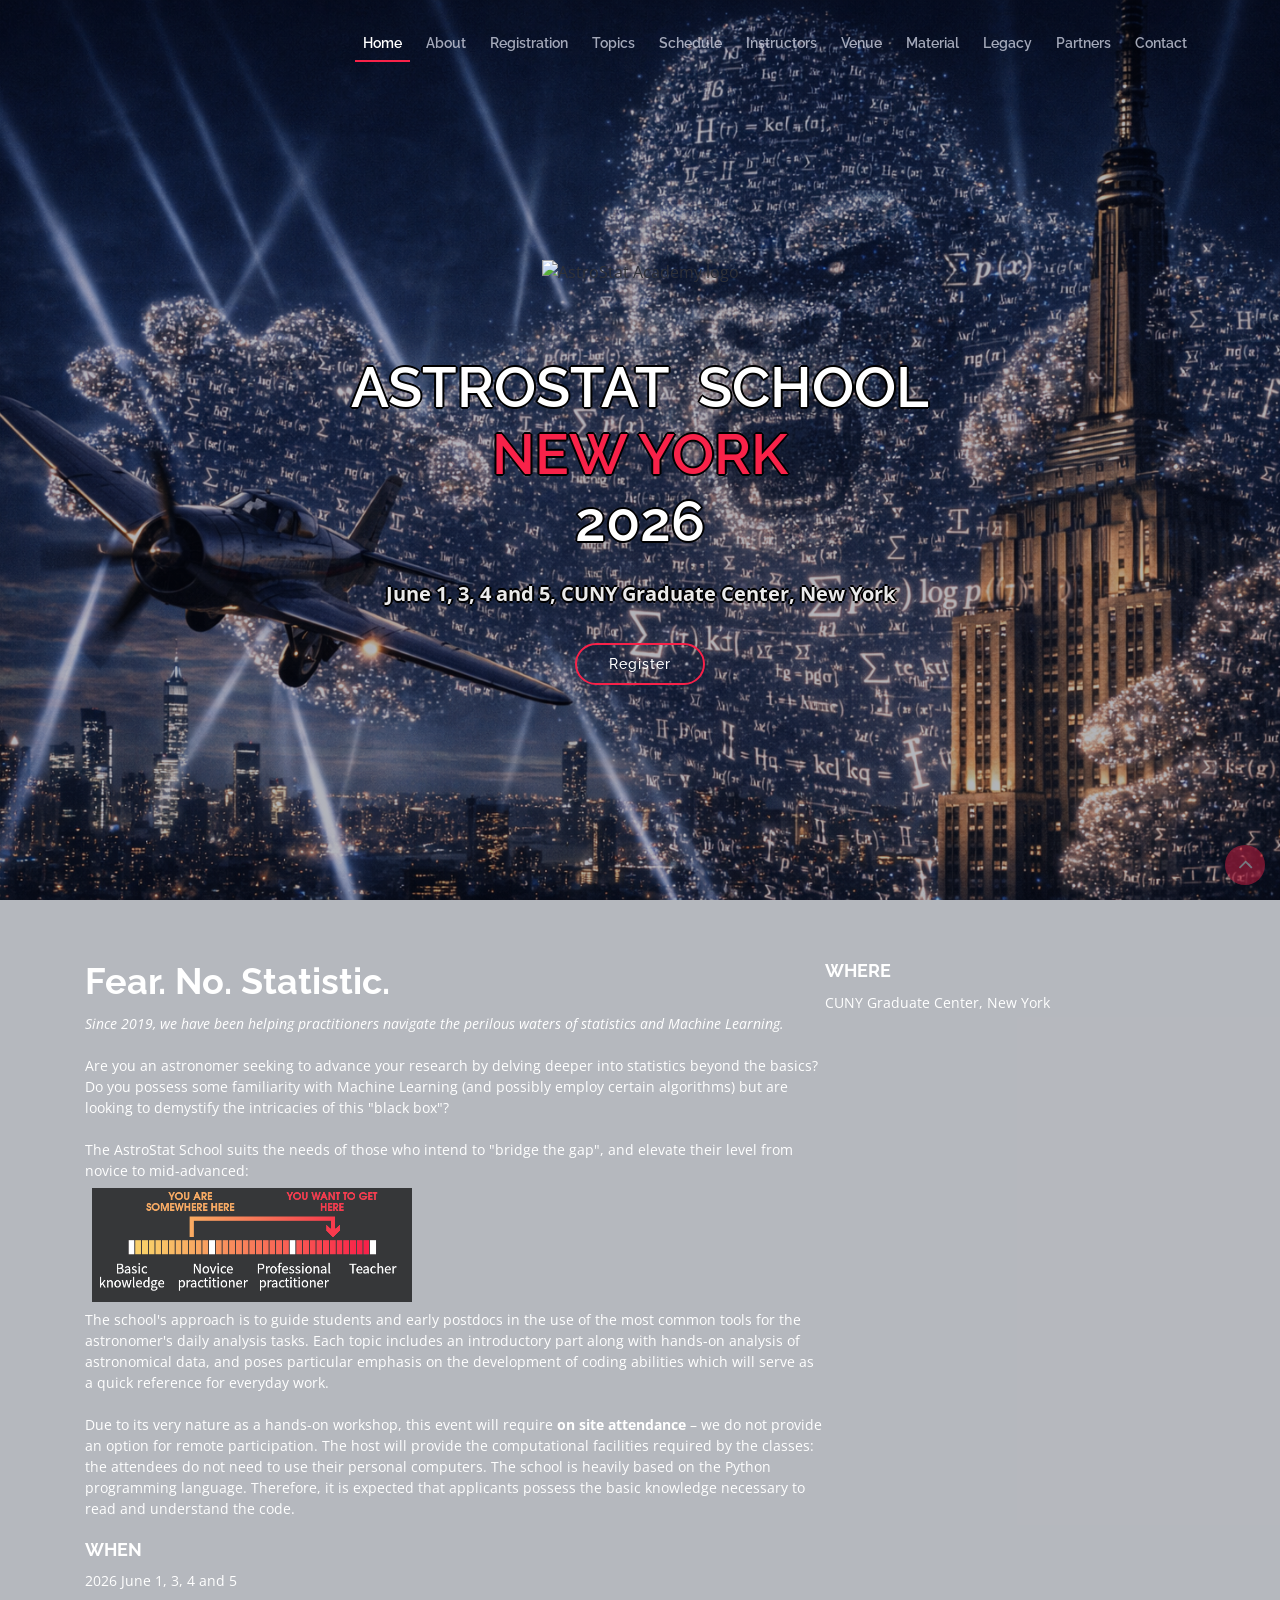
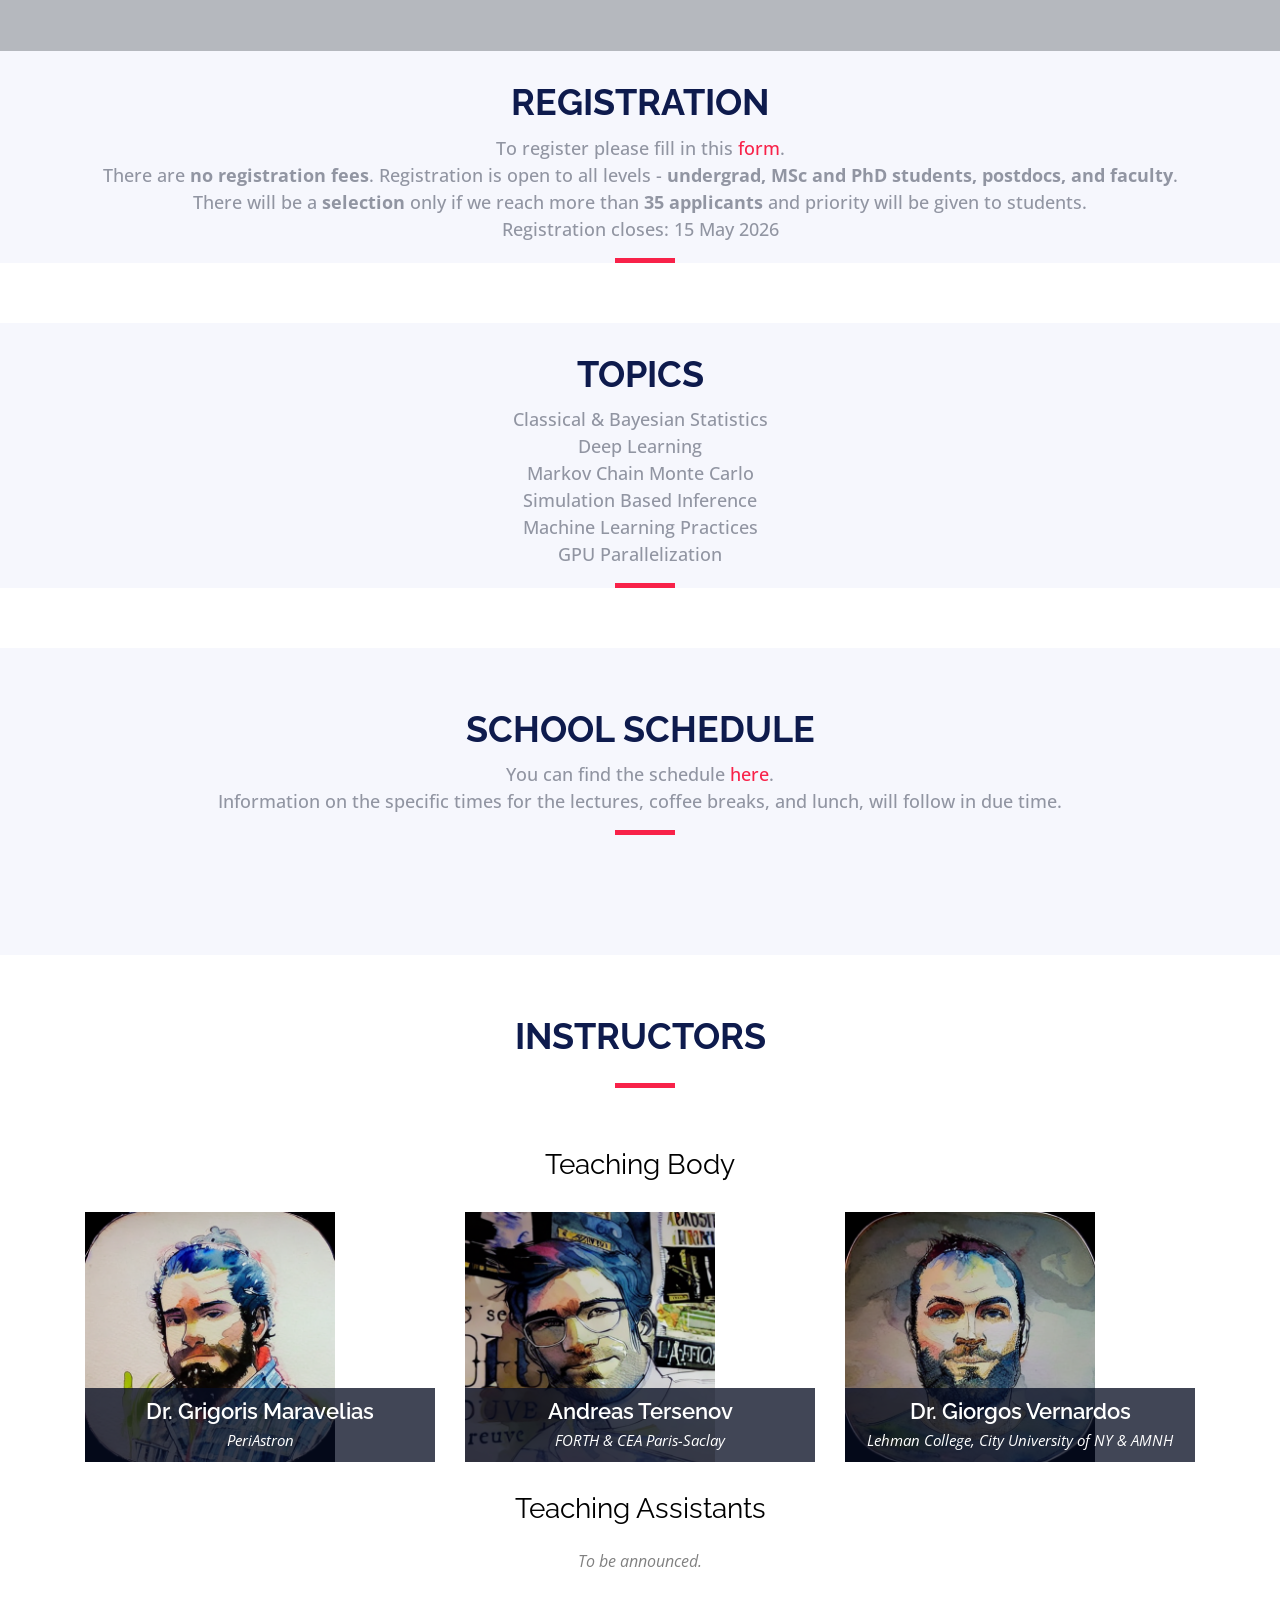
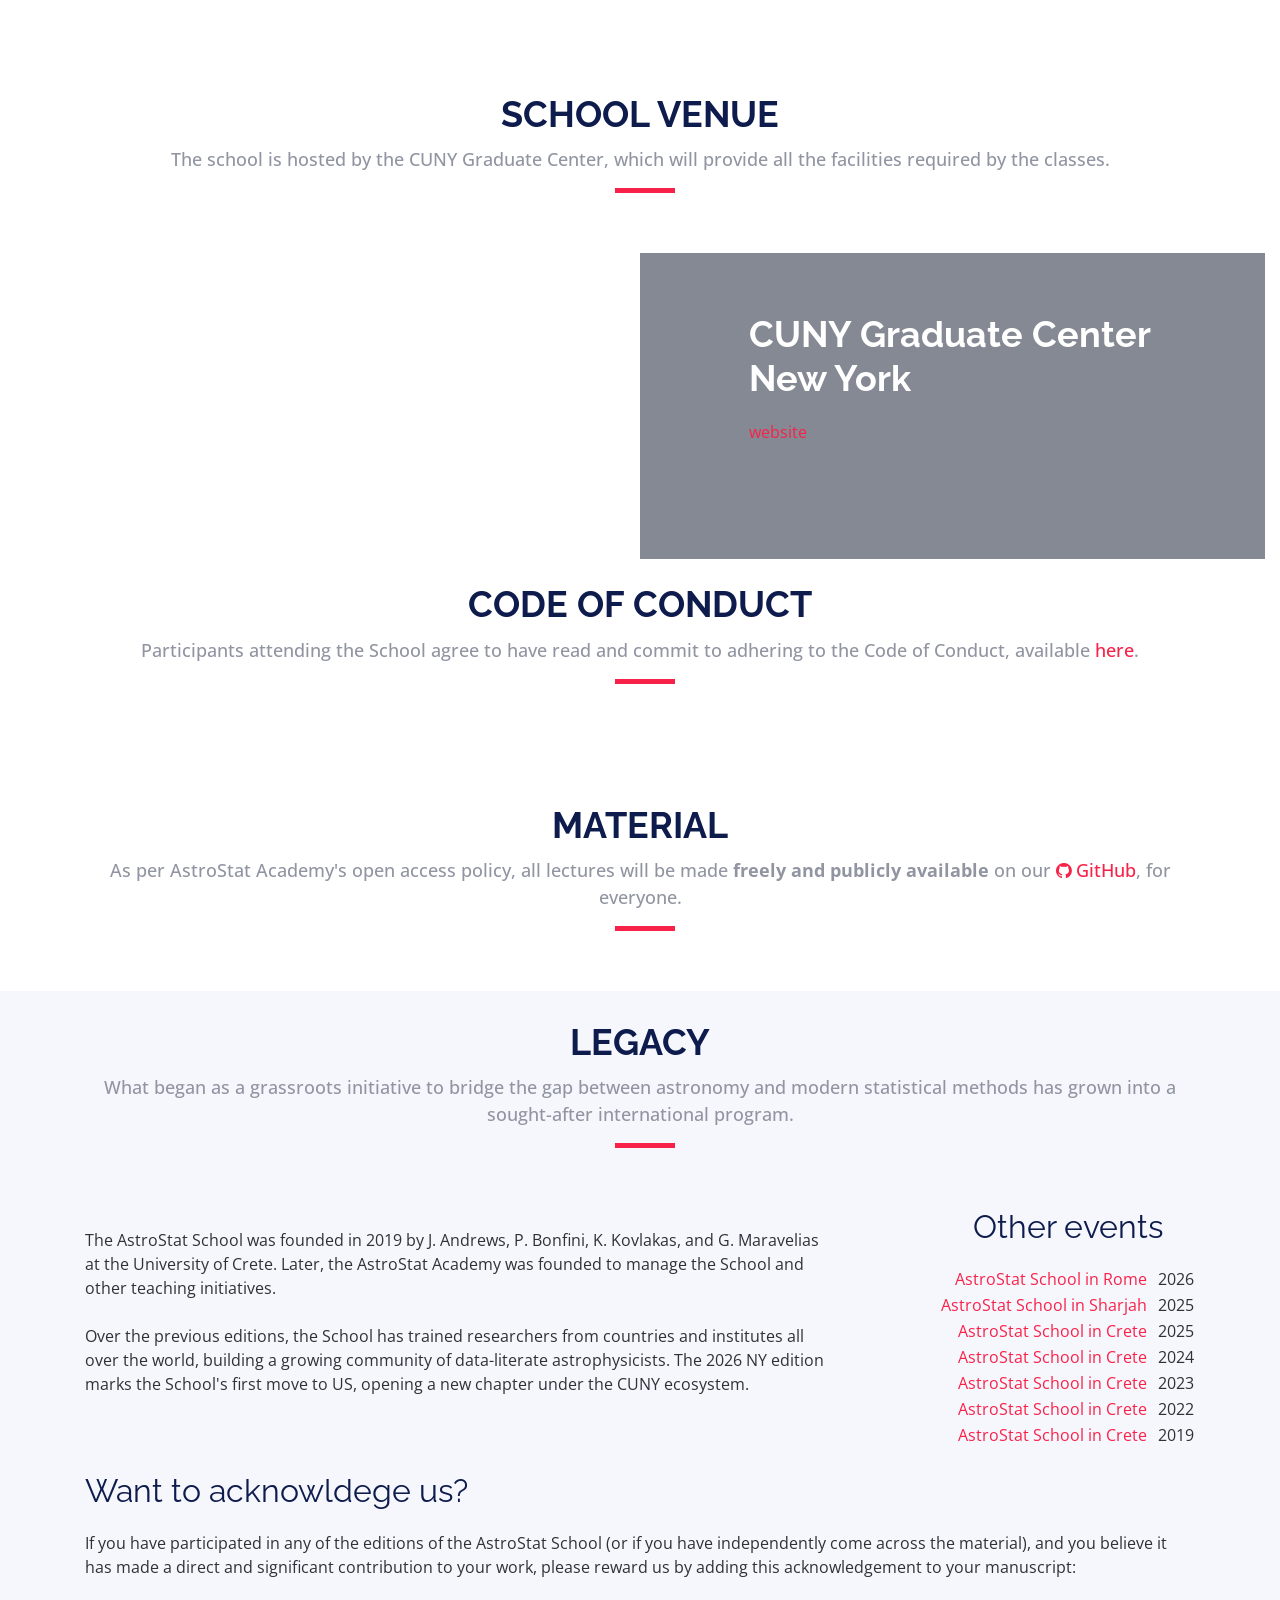
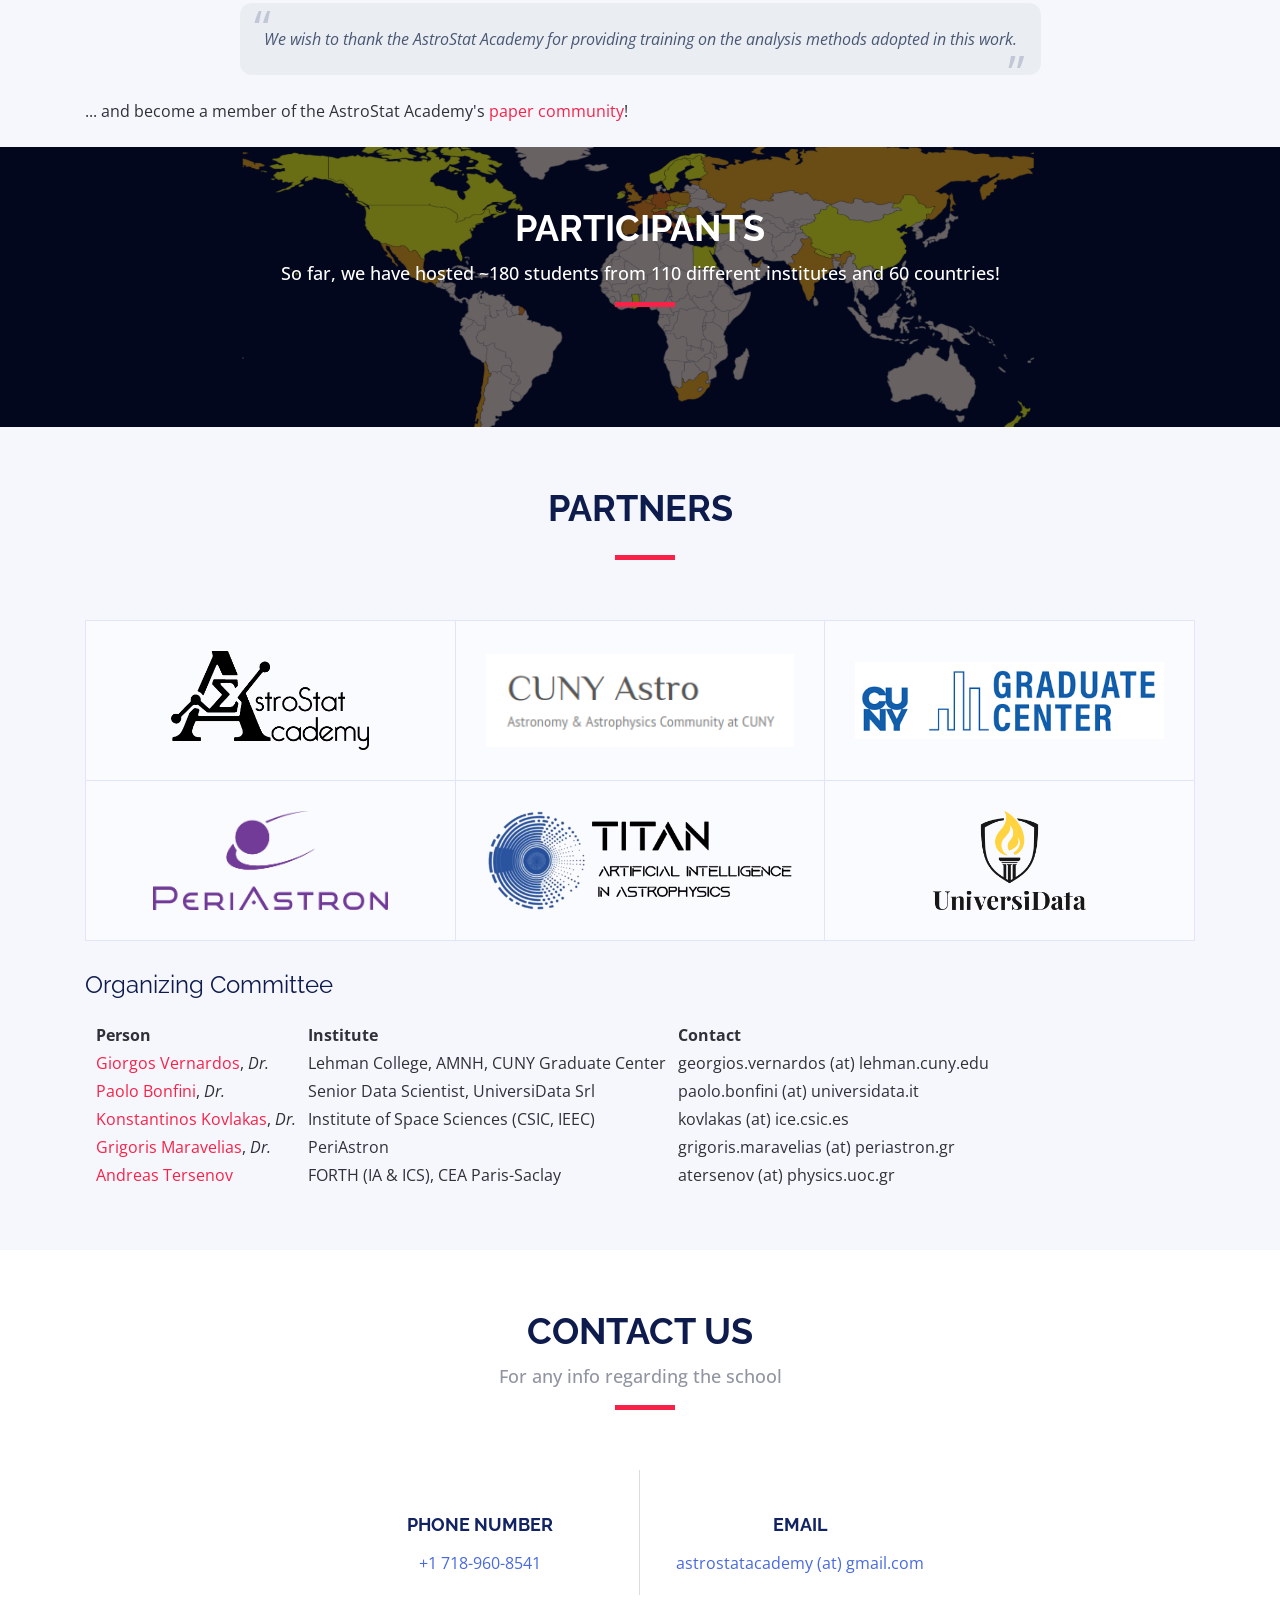
==== commit 18ccff33: "Organizing committee details complete." ====
--- a/index.html
+++ b/index.html
@@ -580,146 +580,146 @@
         <a href="https://ui.adsabs.harvard.edu/search/fq=%7B!type%3Daqp%20v%3D%24fq_database%7D&fq_database=(database%3Aastronomy%20OR%20database%3Aphysics)&q=full%3A%22Summer%20School%20for%20Astrostatistics%20in%20Crete%22&sort=date%20desc%2C%20bibcode%20desc&p_=0" target=_blank>paper community</a>!
         <br><br>
       </section>
-
-    <!--==========================
-      Map pseudo-Section (actually accounted for as part of Legacy)
-    ============================-->
-    
-    <section id="map">
-      <div class="container" data-aos="zoom-in">
-        <div class="section-header">
-          <h2>Participants</h2>
-          <p>So far, we have hosted ~180 students from 110 different institutes and 60 countries!</p>
-        </div>
-      </div>
-    </section>
-
-    <!--==========================
-      Partners Section
-    ============================-->
-
-    <section id="supporters" class="section-with-bg wow fadeInUp">
-
-      <div class="container">
-        <div class="section-header">
-          <h2>Partners</h2>
-        </div>
-
-        <div class="row no-gutters supporters-wrap clearfix">
-
-          <!--
-          <div class="col-lg-4 col-md-4 col-xs-6">
-            <div class="supporter-logo">
-              <img src="assets/images/supporters/logo_UoC.png" class="img-fluid" alt="">
-            </div>
-          </div>
-          --->
-
-          <!--
-          <div class="col-lg-4 col-md-4 col-xs-6">
-            <div class="supporter-logo">
-              <img src="assets/images/supporters/logo_FORTH.jpg" class="img-fluid" alt="">
-            </div>
-          </div>
-          --->
-
-          <div class="col-lg-4 col-md-4 col-xs-6">
+
+    <!--==========================
+      Map pseudo-Section (actually accounted for as part of Legacy)
+    ============================-->
+    
+    <section id="map">
+      <div class="container" data-aos="zoom-in">
+        <div class="section-header">
+          <h2>Participants</h2>
+          <p>So far, we have hosted ~180 students from 110 different institutes and 60 countries!</p>
+        </div>
+      </div>
+    </section>
+
+    <!--==========================
+      Partners Section
+    ============================-->
+
+    <section id="supporters" class="section-with-bg wow fadeInUp">
+
+      <div class="container">
+        <div class="section-header">
+          <h2>Partners</h2>
+        </div>
+
+        <div class="row no-gutters supporters-wrap clearfix">
+
+          <!--
+          <div class="col-lg-4 col-md-4 col-xs-6">
+            <div class="supporter-logo">
+              <img src="assets/images/supporters/logo_UoC.png" class="img-fluid" alt="">
+            </div>
+          </div>
+          --->
+
+          <!--
+          <div class="col-lg-4 col-md-4 col-xs-6">
+            <div class="supporter-logo">
+              <img src="assets/images/supporters/logo_FORTH.jpg" class="img-fluid" alt="">
+            </div>
+          </div>
+          --->
+
+          <div class="col-lg-4 col-md-4 col-xs-6">
 	    <a href="https://astrostat.academy/" target="blank_">
-            <div class="supporter-logo">
-              <img src="assets/images/sponsors/logo_b_text_lowres.png" class="img-fluid" alt="AstroStat Academy logo">
-            </div>
+            <div class="supporter-logo">
+              <img src="assets/images/sponsors/logo_b_text_lowres.png" class="img-fluid" alt="AstroStat Academy logo">
+            </div>
 	    </a>
-          </div>
-
-          <div class="col-lg-4 col-md-4 col-xs-6">
+          </div>
+
+          <div class="col-lg-4 col-md-4 col-xs-6">
 	    <a href="https://cunyastro.org/" target="blank_">
-            <div class="supporter-logo">
-              <img src="assets/images/sponsors/logo_CUNY_astro.png" class="img-fluid" alt="CUNY Astro logo">
-            </div>
+            <div class="supporter-logo">
+              <img src="assets/images/sponsors/logo_CUNY_astro.png" class="img-fluid" alt="CUNY Astro logo">
+            </div>
 	    </a>
-          </div>
-
-          <div class="col-lg-4 col-md-4 col-xs-6">
+          </div>
+
+          <div class="col-lg-4 col-md-4 col-xs-6">
 	    <a href="https://www.gc.cuny.edu/astrophysics" target="blank_">
-            <div class="supporter-logo">
-              <img src="assets/images/sponsors/logo_graduate_center.png" class="img-fluid" alt="Graduate Center logo">
-            </div>
+            <div class="supporter-logo">
+              <img src="assets/images/sponsors/logo_graduate_center.png" class="img-fluid" alt="Graduate Center logo">
+            </div>
 	    </a>
-          </div>
-
+          </div>
+
           <div class="col-lg-4 col-md-4 col-xs-6">
 	    <a href="https://periastron.gr/en/" target="blank_">
-            <div class="supporter-logo">
-              <img src="assets/images/sponsors/logo_Periastron.png" class="img-fluid" alt="Periastron logo">
-            </div>
+            <div class="supporter-logo">
+              <img src="assets/images/sponsors/logo_Periastron.png" class="img-fluid" alt="Periastron logo">
+            </div>
 	    </a>
-          </div>
-
-          <div class="col-lg-4 col-md-4 col-xs-6">
+          </div>
+
+          <div class="col-lg-4 col-md-4 col-xs-6">
 	    <a href="https://spl.ics.forth.gr/titan" target="blank_">
-            <div class="supporter-logo">
-              <img src="assets/images/sponsors/logo_Titan.png" class="img-fluid" alt="Titan logo">
-            </div>
+            <div class="supporter-logo">
+              <img src="assets/images/sponsors/logo_Titan.png" class="img-fluid" alt="Titan logo">
+            </div>
 	    </a>
-          </div>
-
-          <div class="col-lg-4 col-md-4 col-xs-6">
+          </div>
+
+          <div class="col-lg-4 col-md-4 col-xs-6">
 	    <a href="https://www.universidata.it/" target="blank_">
-            <div class="supporter-logo">
+            <div class="supporter-logo">
               <img src="assets/images/sponsors/logo%20UniversiData_ver_black.png" class="img-fluid" alt="UniversiData logo">
-            </div>
+            </div>
 	    </a>
-          </div>
-
-        </div>
-
-        <h4> Organizing Committee </h4>
-
-        <style>
-          .custom-table {
-            border-collapse: separate;
-            border-spacing: 10px 2px;
-          }
-        </style>
-
-        <table class="custom-table">
-          <tr>
-            <th>Person</th>
-            <th>Institute</th>
-            <th>Contact</th>
-          </tr>
-
-          <tr>
-            <td><a href="https://www.lehman.edu/directory/Physics-and-Astronomy/Vernardos-Georgios.php" target=_blank>Giorgos Vernardos</a>, <i>Dr.</i></td>
-            <td>Lehman College, AMNH, CUNY Graduate Center</td>
-            <td> georgios.vernardos (at) lehman.cuny.edu</td>
-          </tr>
-          <tr>
-            <td><a href="https://www.lehman.edu/directory/Physics-and-Astronomy/Vernardos-Georgios.php" target=_blank>Paolo Bonfini</a>, <i>Dr.</i></td>
-            <td>TBD</td>
-            <td> TBD</td>
-          </tr>
-          <tr>
-            <td><a href="https://www.lehman.edu/directory/Physics-and-Astronomy/Vernardos-Georgios.php" target=_blank>Konstantinos Kovlakas</a>, <i>Dr.</i></td>
-            <td>TBD</td>
-            <td> kovlakas (at) ice.csic.es</td>
-          </tr>
-          <tr>
-            <td><a href="https://www.lehman.edu/directory/Physics-and-Astronomy/Vernardos-Georgios.php" target=_blank>Grigoris Maravelias</a>, <i>Dr.</i></td>
-            <td>TBD</td>
-            <td> TBD</td>
-          </tr>
-          <tr>
-            <td><a href="https://andreastersenov.github.io/" target=_blank>Andreas Tersenov</a></td>
-            <td>FORTH (IA & ICS), CEA Paris-Saclay </td>
-            <td> atersenov (at) physics.uoc.gr</td>
-          </tr>
-        
-        </table>
-
-
-      </div>
-
+          </div>
+
+        </div>
+
+        <h4> Organizing Committee </h4>
+
+        <style>
+          .custom-table {
+            border-collapse: separate;
+            border-spacing: 10px 2px;
+          }
+        </style>
+
+        <table class="custom-table">
+          <tr>
+            <th>Person</th>
+            <th>Institute</th>
+            <th>Contact</th>
+          </tr>
+	  
+          <tr>
+            <td><a href="https://www.lehman.edu/directory/Physics-and-Astronomy/Vernardos-Georgios.php" target=_blank>Giorgos Vernardos</a>, <i>Dr.</i></td>
+            <td>Lehman College, AMNH, CUNY Graduate Center</td>
+	    <td> georgios.vernardos (at) lehman.cuny.edu</td>
+          </tr>
+          <tr>
+            <td><a href="https://paolobonfini.wordpress.com/" target=_blank>Paolo Bonfini</a>, <i>Dr.</i></td>
+            <td>Senior Data Scientist, UniversiData Srl</td>
+            <td> paolo.bonfini (at) universidata.it</td>
+          </tr>
+          <tr>
+            <td><a href="https://sites.google.com/view/kovlakas/welcome" target=_blank>Konstantinos Kovlakas</a>, <i>Dr.</i></td>
+            <td>Institute of Space Sciences (CSIC, IEEC)</td>
+            <td> kovlakas (at) ice.csic.es</td>
+          </tr>
+          <tr>
+            <td><a href="https://maravelias.info/" target=_blank>Grigoris Maravelias</a>, <i>Dr.</i></td>
+            <td>PeriAstron</td>
+            <td> grigoris.maravelias (at) periastron.gr</td>
+          </tr>
+          <tr>
+            <td><a href="https://andreastersenov.github.io/" target=_blank>Andreas Tersenov</a></td>
+            <td>FORTH (IA & ICS), CEA Paris-Saclay </td>
+            <td> atersenov (at) physics.uoc.gr</td>
+          </tr>
+        
+        </table>
+
+
+      </div>
+
     </section>
     
     
@@ -788,6 +788,7 @@
   <script src="contactform/contactform.js"></script>
 
   <!-- Template Main Javascript File -->
+
   <script src="js/main.js"></script>
 </body>
 
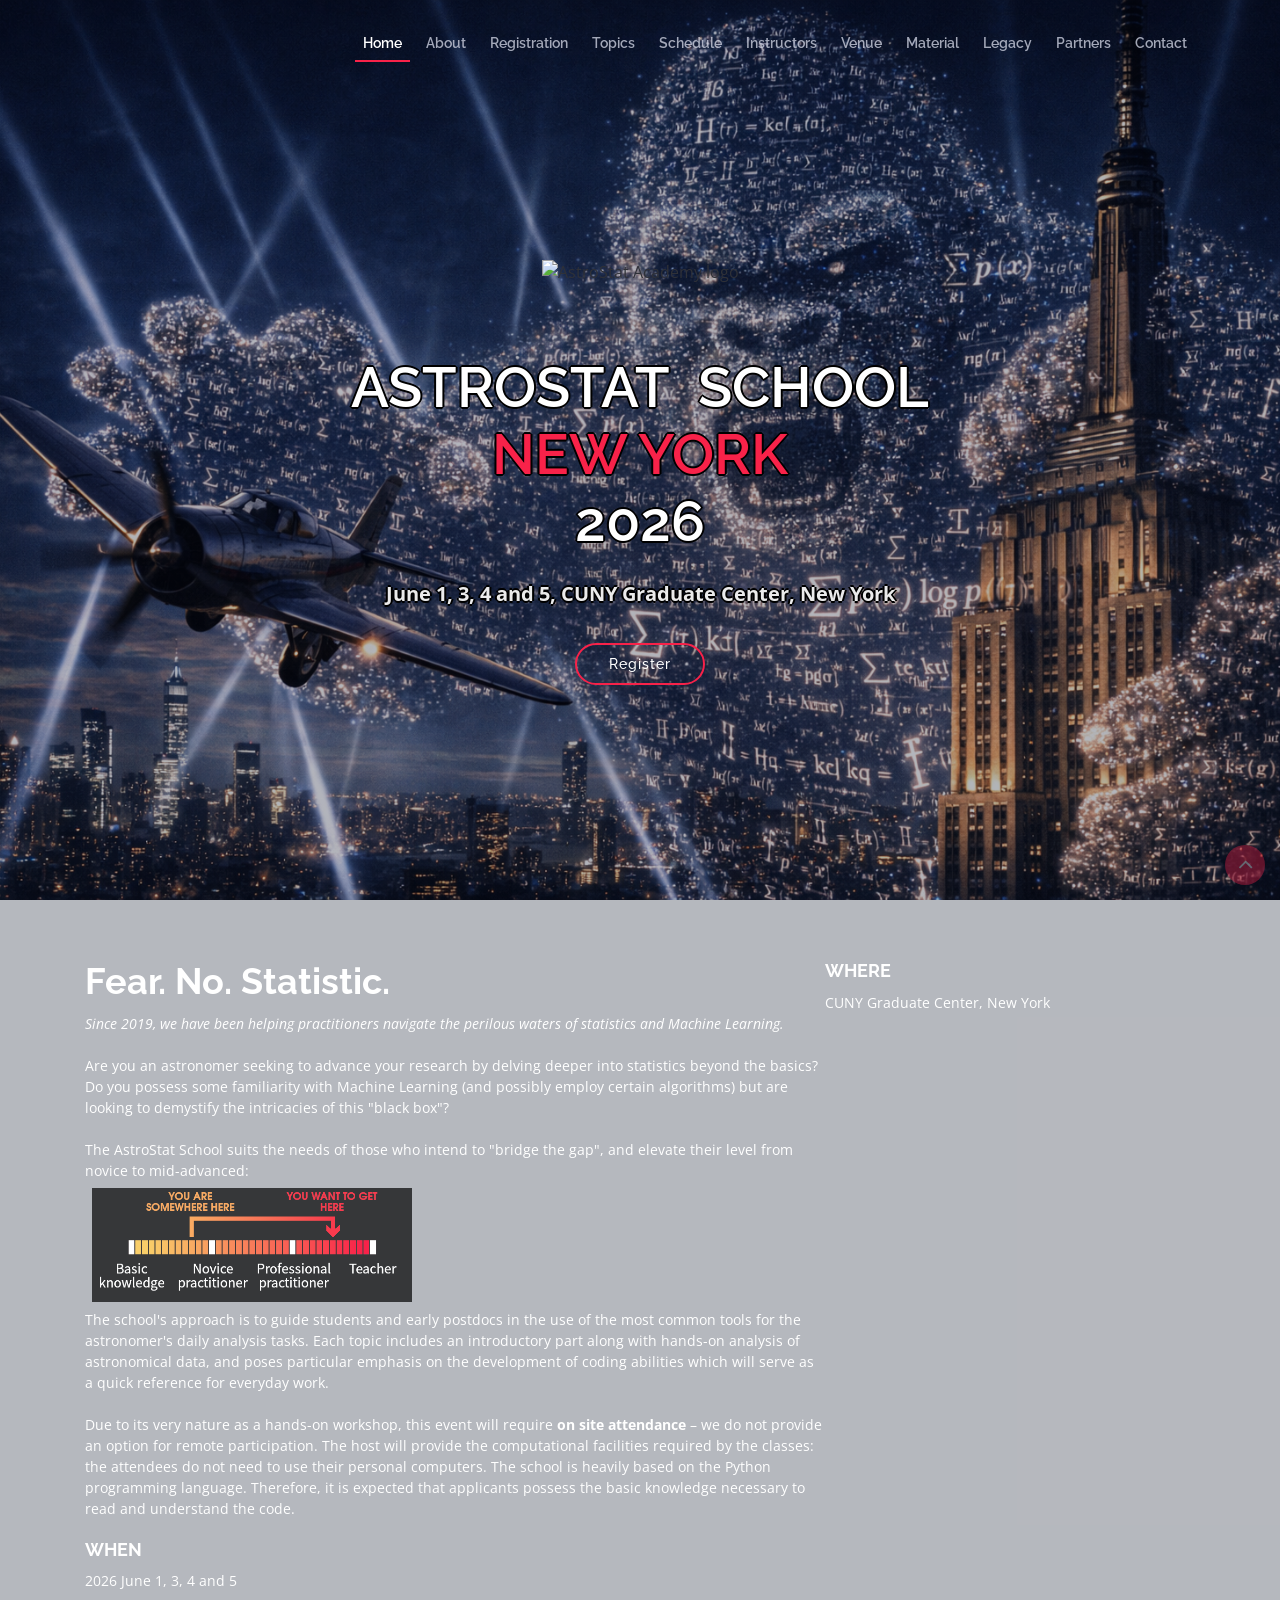
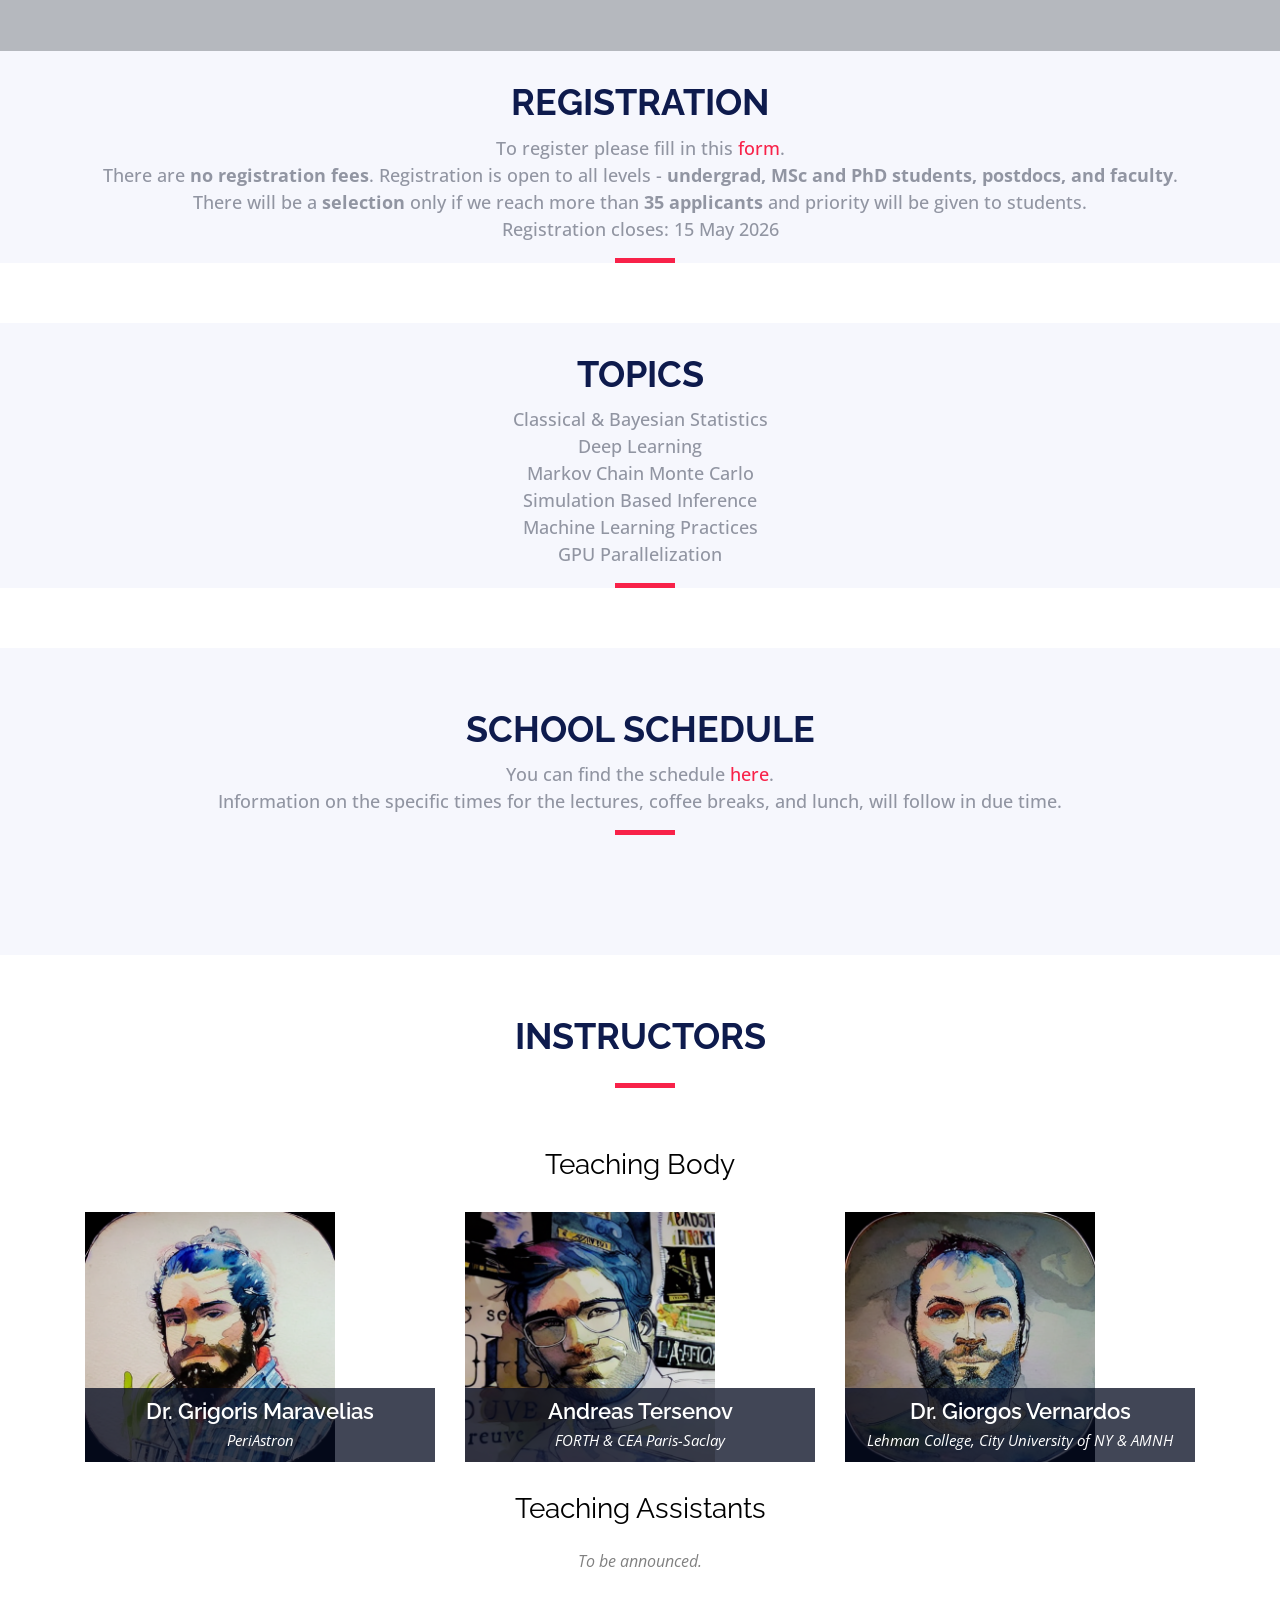
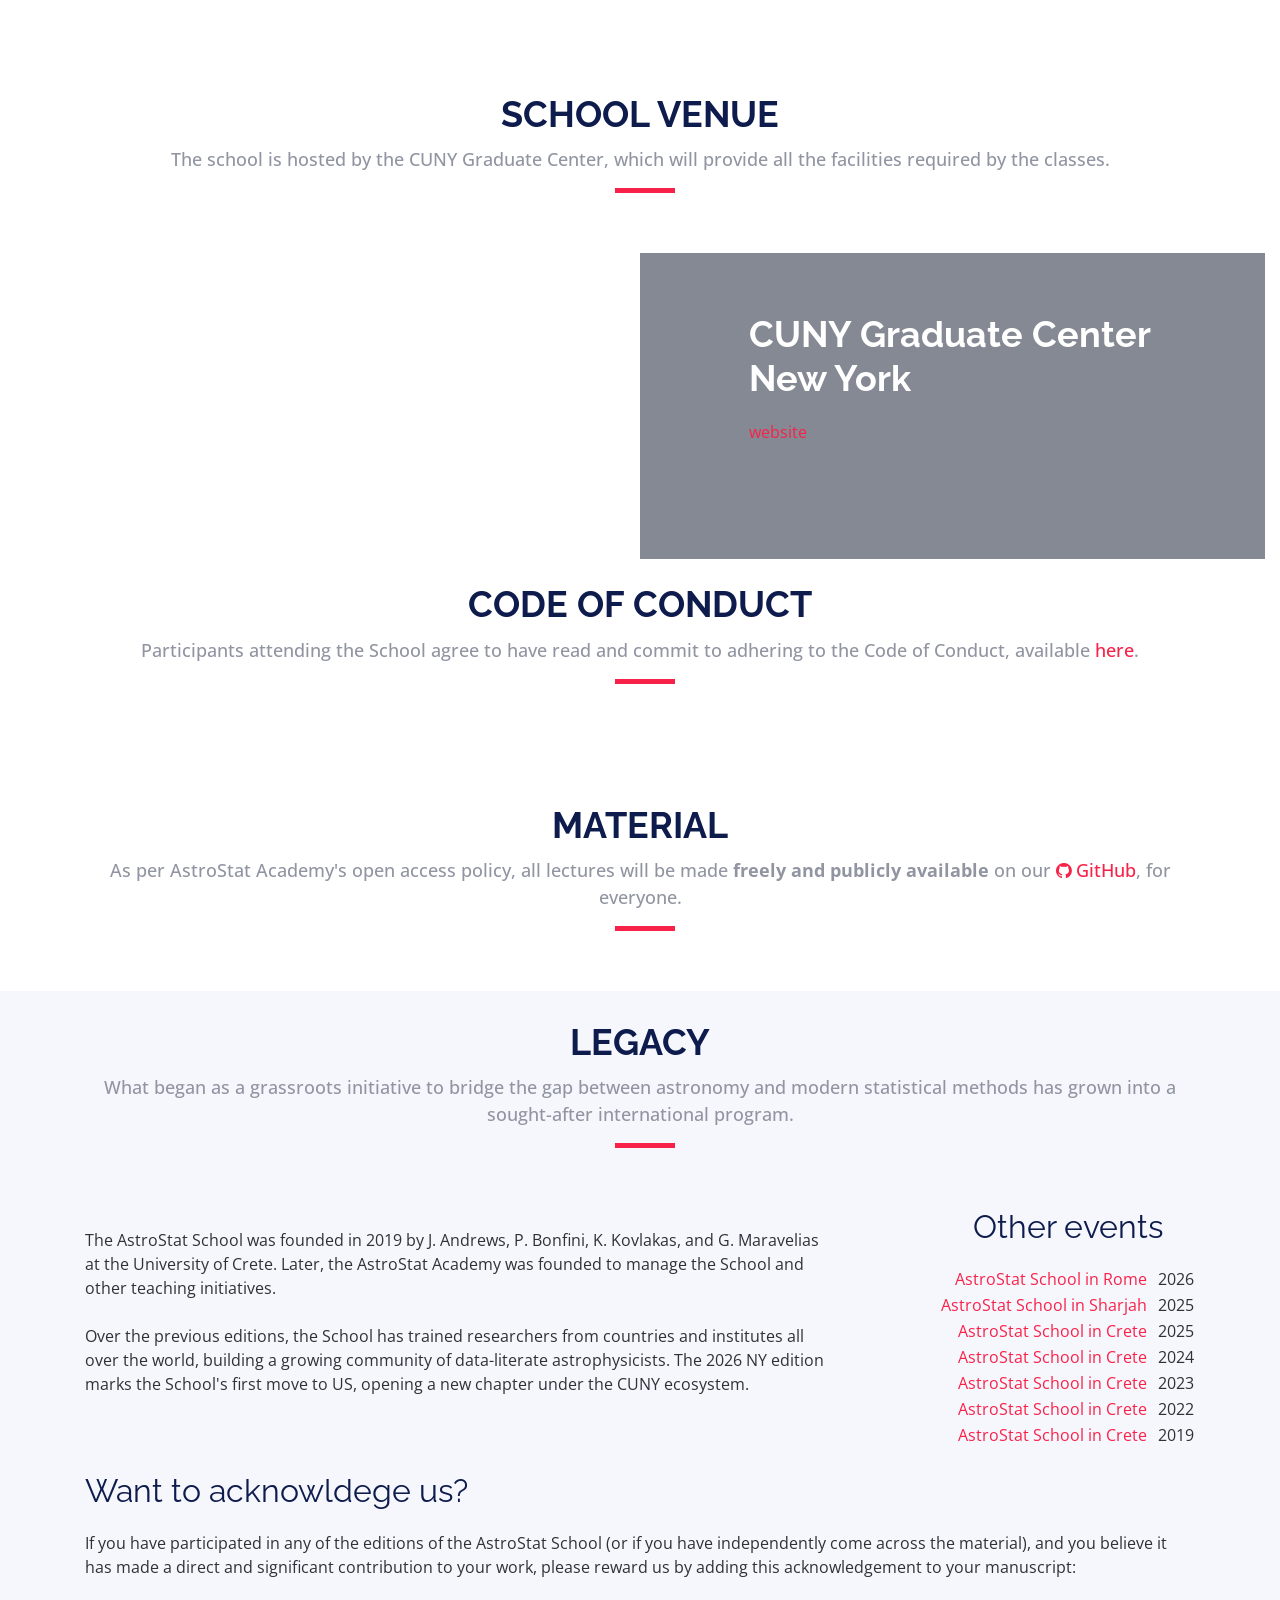
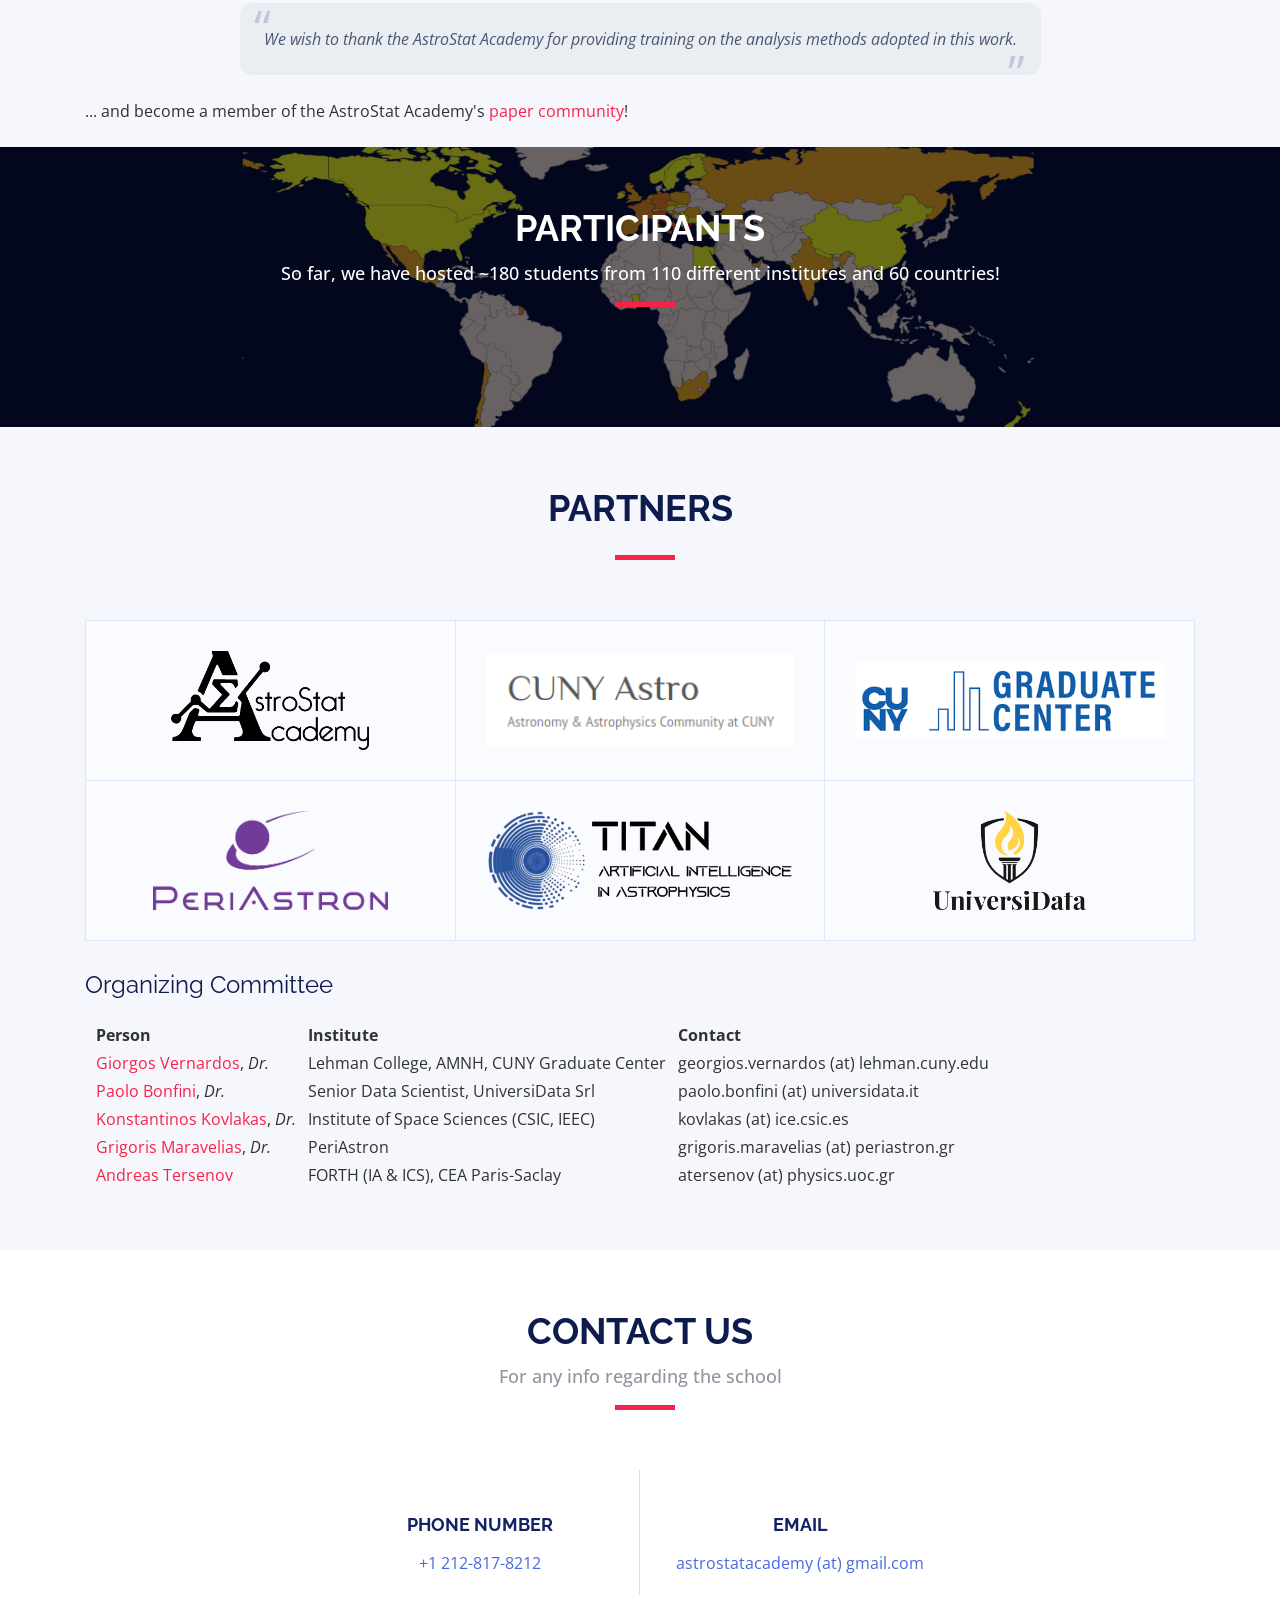
==== commit c6372727: "Update phone number." ====
--- a/index.html
+++ b/index.html
@@ -751,7 +751,7 @@
             <div class="contact-phone">
               <i class="ion-ios-telephone-outline"></i>
               <h3>Phone Number</h3>
-              <p><a href="tel:+1 718-960-8541">+1 718-960-8541</a></p>
+              <p><a href="tel:+1 718-960-8541">+1 212-817-8212</a></p>
             </div>
           </div>
 
